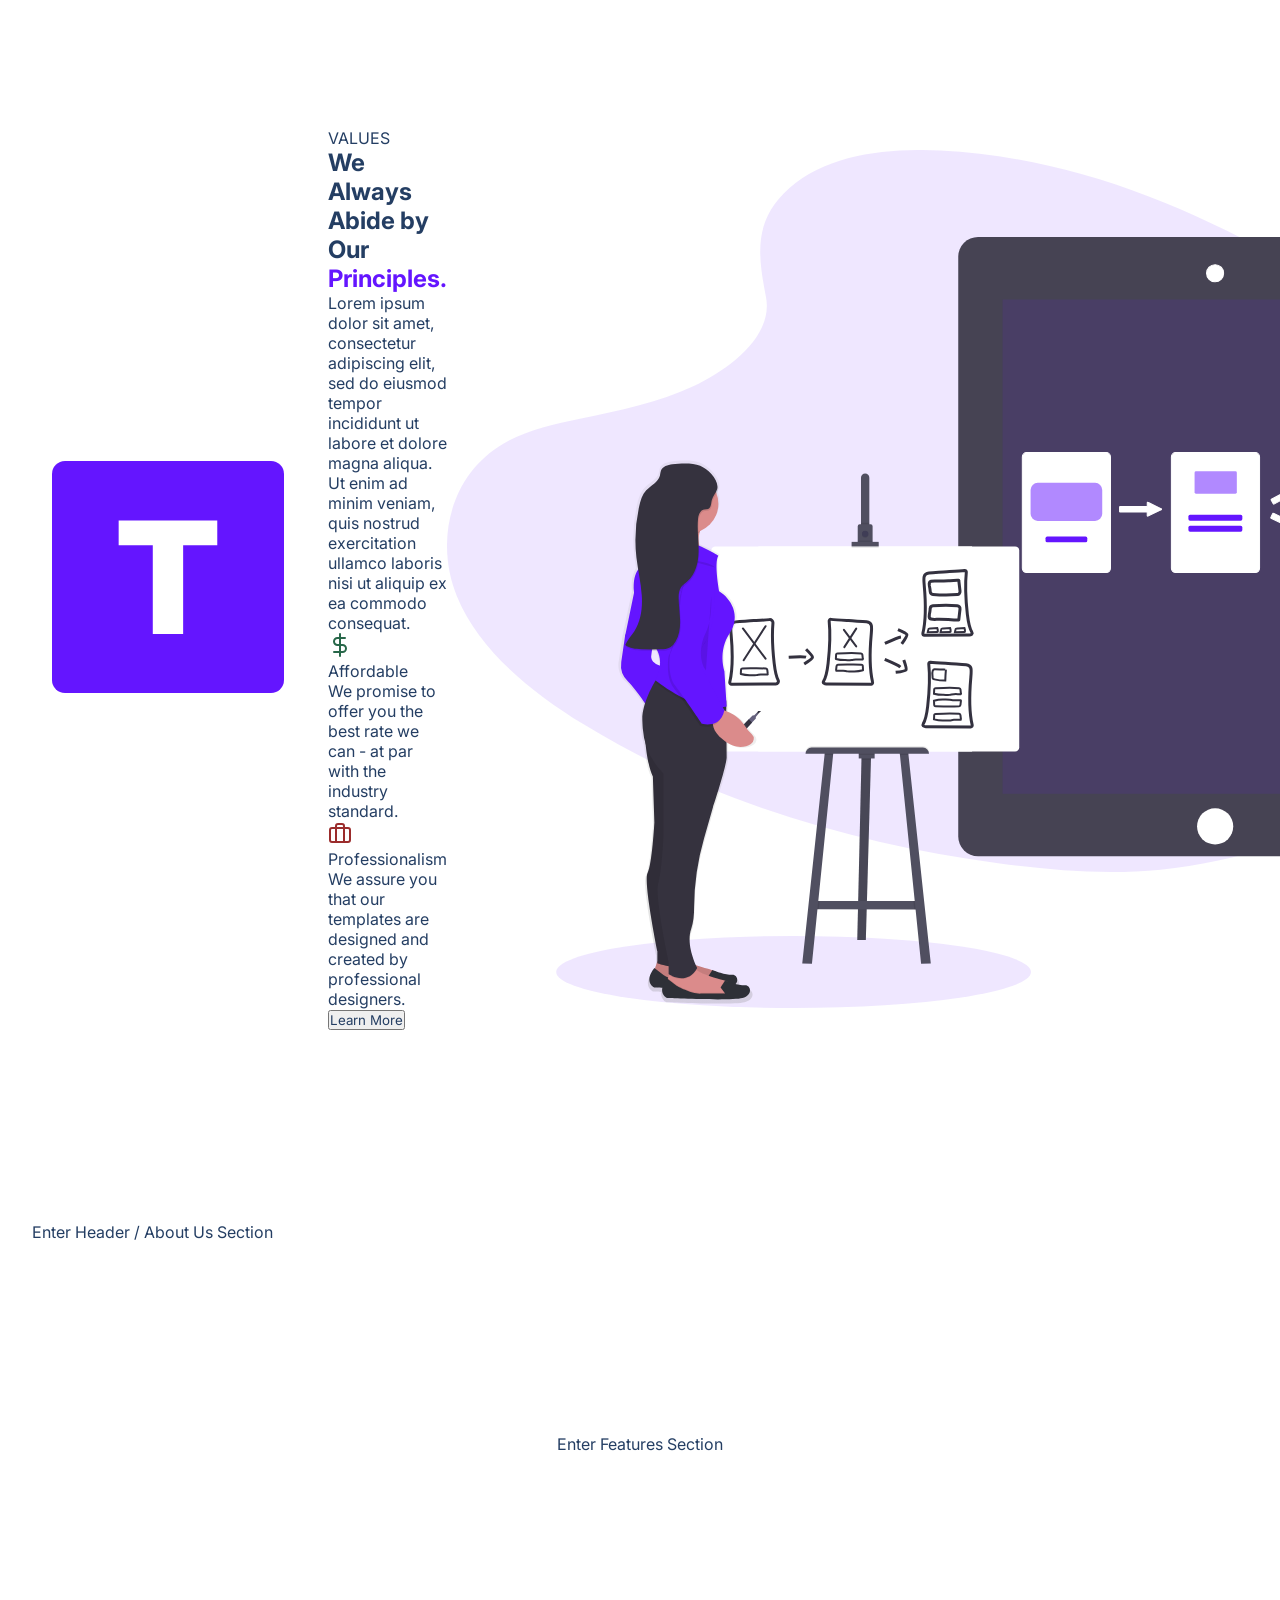
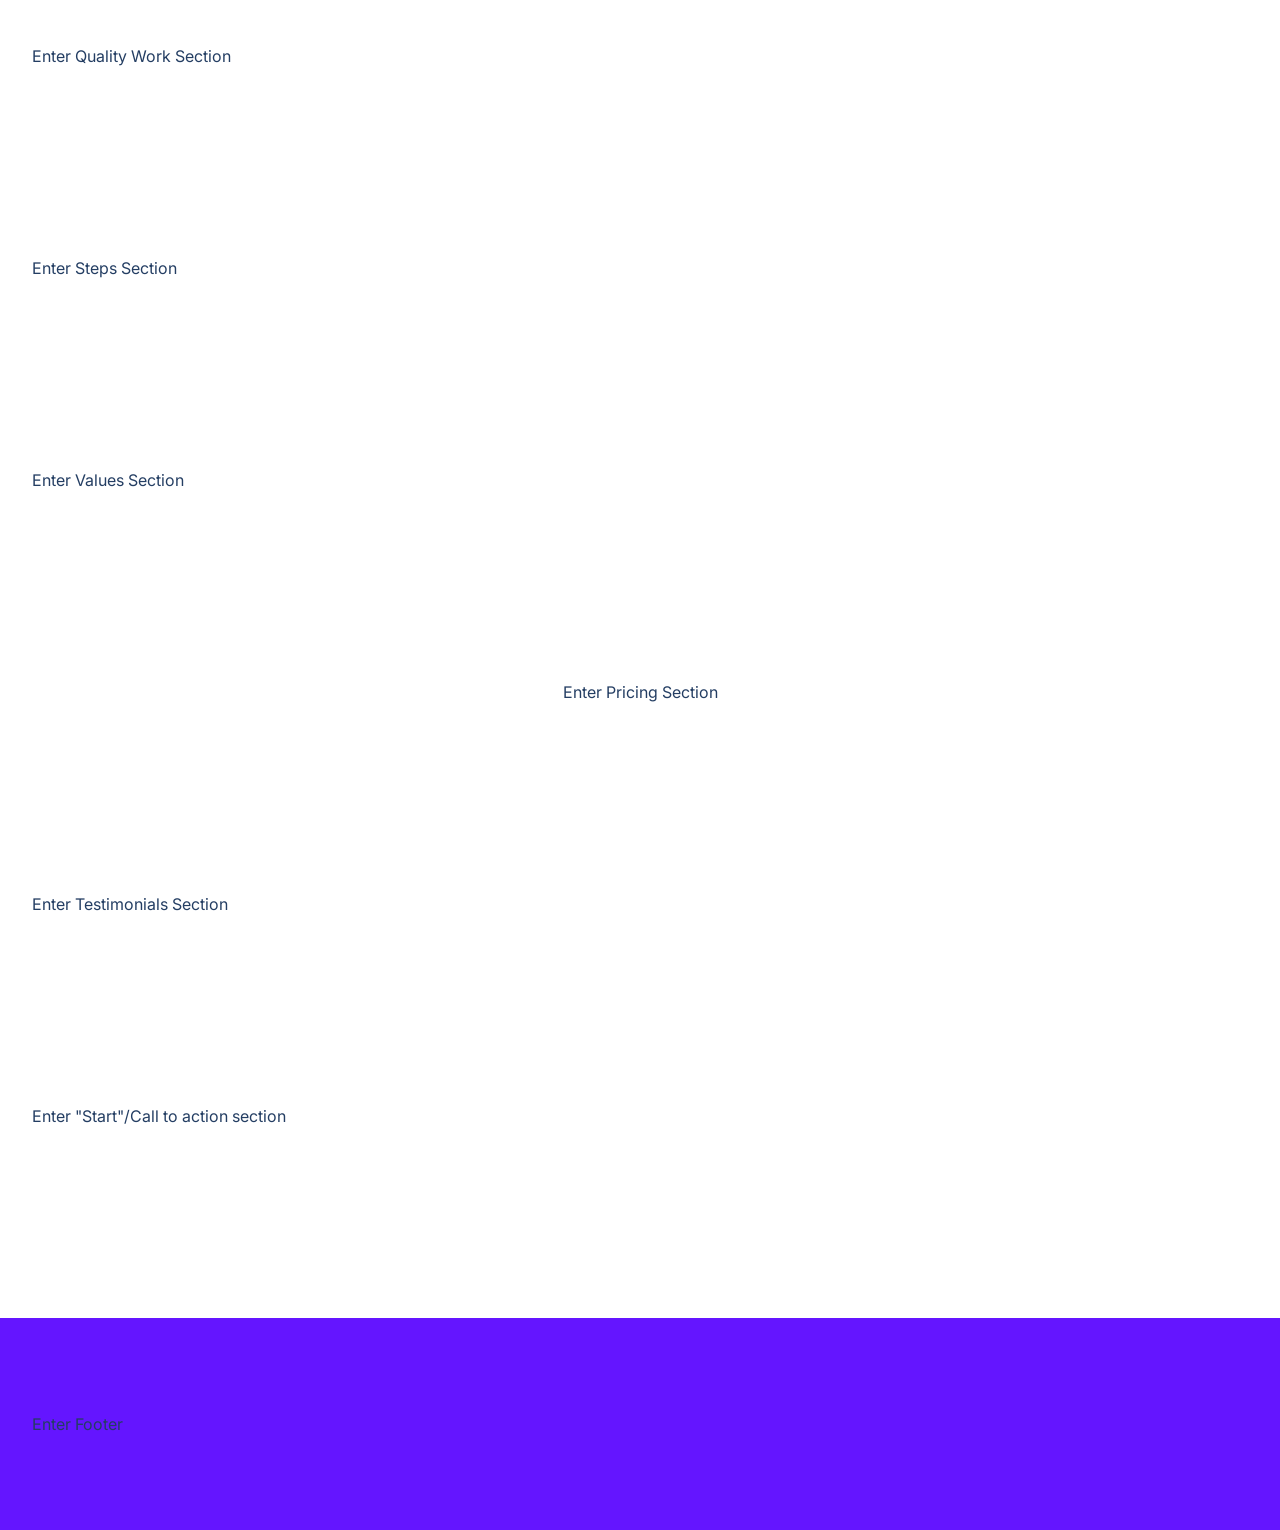
==== index.html @ c17fc632 "Initial commit" ====
<!DOCTYPE html>
<html lang="en">

<head>
    <meta charset="UTF-8">
    <meta http-equiv="X-UA-Compatible" content="IE=edge">
    <meta name="viewport" content="width=device-width, initial-scale=1.0">
    <title>Document</title>
    <link rel="stylesheet" href="style.css">
    <link rel="stylesheet" href="https://pro.fontawesome.com/releases/v5.10.0/css/all.css"
        integrity="sha384-AYmEC3Yw5cVb3ZcuHtOA93w35dYTsvhLPVnYs9eStHfGJvOvKxVfELGroGkvsg+p" crossorigin="anonymous" />
    <script src="script.js"></script>
</head>

<body>
    <section id="landing">
        <nav>
            <div class="row nav__row">
                <div class="nav__logo">
                    <img class="nav__logo--img" src="./assets/logo.2c489fc453a1783cbadacf914efa3df6.svg" alt="LOGO">
                    <!-- <div class="nav__logo--title">Treact</div> -->
                </div>
                <!--<div class="nav__links">
                    <a href="nav__class="nav__link">About</a>
                     <a href="nav__class="nav__link">Blog
                    </a>
                      <a href="nav__class="nav__link">Pricing</a>
                       <a href="nav__class="nav__link">Contact Us</a>
                       <a href="#" class="nav__link login">Login</a>
                       <a href=" class="nav__link nav__link--primary">Sign Up</a>
                </div>
                <button class="btn__menu" onclick="openMenu()">
                <svg xmlns="http://www.w3.org/2000/svg" width="24" height="24" viewBox="0 0 24 24" fill="none" stroke="currentColor" stroke-width="2" stroke-linecap="round" stroke-linejoin="round" class="btn__menu--svg">
                <line x1="3" y1="12" x2="21" y2="12"></line>
                <line x1="3" y1="6" x2="21" y2="6"></line>
                <line x1="3" y1="18" x2="21" y2="18"></line>
            </svg>
+-          </button>  
        <div>         
      </nav>
            <div class=" menu"> </div>
            <header> </header>
        </section>
         <main>
           <section id="features">
             <div class=""container">
               <div class="row__narrow">  </div>
             </div>
            </section>
            <section id="quality">
                <div class=" container">  </div>
            </section>
            <section id="steps">
              <div class="container">  
              <div class="row">  </div>
            </div>
            <section id="values">
              <div class="container">
                <div class="row">  </div>
               <div>
               </section                           
                </button>
            
            </div>
                    
                    
                    
                    
                    
              <button class="btn__menu" onclick="openMenu()">
            <svg xmlns="http://www.w3.org/2000/svg" width="24" height="24" viewBox="0 0 24 24" fill="none" stroke="currentColor" stroke-width="2" stroke-linecap="round" stroke-linejoin="round" class="btn__menu--svg">
              <line x1="3" y1="12" x2="21" y2="12"></line>
              <line x1="3" y1="6" x2="21" y2="6"></line>
              <line x1="3" y1="18" x2="21" y2="18"></line>
            </svg>
          </button>      
                    
                    
                    
                    
                    
                    
                    
                       <div class="container">
          <div class="row">
            <div class="values__description">
              <div class="section__tag">VALUES</div>
              <h2 class="section__title">
                We Always Abide by Our <span class="purple">Principles.</span>
              </h2>
              <div class="section__para">
                Lorem ipsum dolor sit amet, consectetur adipiscing elit, sed do
                eiusmod tempor incididunt ut labore et dolore magna aliqua. Ut
                enim ad minim veniam, quis nostrud exercitation ullamco laboris
                nisi ut aliquip ex ea commodo consequat.
              </div>
              <div class="values__list">
                <div class="value">
                  <div class="value__title">
                    <figure class="value__img--wrapper">
                      <!-- TO GET THIS ICON GO TO https://feathericons.com -->
                      <svg xmlns="http://www.w3.org/2000/svg" width="24" height="24" viewBox="0 0 24 24" fill="none" stroke="rgba(39, 103, 73, 1)" stroke-width="2" stroke-linecap="round" stroke-linejoin="round" class="value__img">
                        <line x1="12" y1="1" x2="12" y2="23"></line>
                        <path d="M17 5H9.5a3.5 3.5 0 0 0 0 7h5a3.5 3.5 0 0 1 0 7H6"></path>
                      </svg>
 


<section id="values">
        <div class="container">
          <div class="row">
            <div class="values__description">
              <div class="section__tag">VALUES</div>
              <h2 class="section__title">
                We Always Abide by Our <span class="purple">Principles.</span>
              </h2>
              <div class="section__para">
                Lorem ipsum dolor sit amet, consectetur adipiscing elit, sed do
                eiusmod tempor incididunt ut labore et dolore magna aliqua. Ut
                enim ad minim veniam, quis nostrud exercitation ullamco laboris
                nisi ut aliquip ex ea commodo consequat.
              </div>
              <div class="values__list">
                <div class="value">
                  <div class="value__title">
                    <figure class="value__img--wrapper">
                      <!-- TO GET THIS ICON GO TO https://feathericons.com -->
                      <svg xmlns="http://www.w3.org/2000/svg" width="24" height="24" viewBox="0 0 24 24" fill="none" stroke="rgba(39, 103, 73, 1)" stroke-width="2" stroke-linecap="round" stroke-linejoin="round" class="value__img">
                        <line x1="12" y1="1" x2="12" y2="23"></line>
                        <path d="M17 5H9.5a3.5 3.5 0 0 0 0 7h5a3.5 3.5 0 0 1 0 7H6"></path>
                      </svg>
                    </figure>
                    <div class="value__name">Affordable</div>
                  </div>
                  <div class="value__para">
                    We promise to offer you the best rate we can - at par with
                    the industry standard.
                  </div>
                </div>
                <div class="value">
                  <div class="value__title">
                    <figure class="value__img--wrapper">
                      <!-- TO GET THIS ICON GO TO https://feathericons.com -->
                      <svg xmlns="http://www.w3.org/2000/svg" width="24" height="24" viewBox="0 0 24 24" fill="none" stroke="rgba(155, 44, 44, 1)" stroke-width="2" stroke-linecap="round" stroke-linejoin="round" class="value__img">
                        <rect x="2" y="7" width="20" height="14" rx="2" ry="2"></rect>
                        <path d="M16 21V5a2 2 0 0 0-2-2h-4a2 2 0 0 0-2 2v16"></path>
                      </svg>
                    </figure>
                    <div class="value__name">Professionalism</div>
                  </div>
                  <div class="value__para">
                    We assure you that our templates are designed and created by
                    professional designers.
                  </div>
                </div>
              </div>
              <button class="btn">Learn More</button>
            </div>
            <img class="values__img" src="/assets/prototype-illustration.21bc4b3f612a2f257c3d361067582485.svg">
          </div>
        </div>
      </section>


                    <butt02.3on class="btn__menu" onclick="openMenu()">
                     <a href="nav__class="nav__link">About</a><svg xmlns="http://www.w3.org/2000/svg" width="24" height="24" viewBox="0 0 24 24" fill="none"
                        stroke="currentColor" stroke-width="2" stroke-linecap="round" stroke-linejoin="round"
                        class="btn__menu--svg">
                        <line x1="3" y1="12" x2="21" y2="12"></line>
                        <line x1="3" y1="6" x2="21" y2="6"></line>
                        <line x1="3" y1="18" x2="21" y2="18"></line>
                    </svg>
                </button>
            </div>
        </nav>
        <div class="modal">
            <button class="btn__menu btn__menu--close" onclick="closeMenu()">
                <svg xmlns="http://www.w3.org/2000/svg" width="24" height="24" viewBox="0 0 24 24" fill="none"
                    stroke="currentColor" stroke-width="2" stroke-linecap="round" stroke-linejoin="round"
                    class="light___StyledCloseIcon-lj69nl-14 fASujC">
                    <line x1="18" y1="6" x2="6" y2="18"></line>
                    <line x1="6" y1="6" x2="18" y2="18"></line>
                </svg>
            </button>
            <div class="modal__links">
                <a class="modal__link">About</a>
                <a class="modal__link">Blog</a>
                <a class="modal__link">Pricing</a>
                <a class="modal__link">Contact Us</a>
                <a class="modal__link">Login</a>
                <a class="modal__link modal__link--primary">Sign Up</a>
            </div>
        </div>
        <header>
            <div class="container">
                <div class="row">
                    <!--  -->Enter Header / About Us Section<!--  -->
            </div>
        </header>
    </section>
    <main>
        <section id="features">
            <div class="container">
                <div class="row__narrow">
                    <!--  -->Enter Features Section<!--  -->
                </div>
            </div>
        </section>
        <section id="quality">
            <div class="container">
                <div class="row">
                    <!--  -->Enter Quality Work Section<!--  -->
                </div>
            </div>
        </section>
        <section id="steps">
            <div class="container">
                <div class="row">
                    <!--  -->Enter Steps Section<!--  -->
                </div>
            </div>
        </section>
        <section id="values">
            <div class="container">
                <div class="row">
                    <!--  -->Enter Values Section<!--  -->
                </div>
            </div>
        </section>
        <section id="pricing">
            <div class="container">
                <div class="row">
                    <!--  -->Enter Pricing Section<!--  -->
                </div>
            </div>
        </section>
        <section id="testimonials">
            <div class="container">
                <div class="row">
                    <!--  -->Enter Testimonials Section<!--  -->
                </div>
            </div>
        </section>
        <section id="start">
            <div class="container">
                <div class="row">
                    <!--  -->Enter "Start"/Call to action section<!--  -->
                </div>
            </div>
        </section>
    </main>
    <footer>
        <div class="row footer__row">
            <!--  -->Enter Footer<!--  -->
        </div>
    </footer>
</body>

</html>
---- style.css ----
@import url('https://fonts.googleapis.com/css2?family=Inter:wght@100;200;300;400;500;600;700;800;900&display=swap');

* {
    margin: 0;
    padding: 0;
    box-sizing: border-box;
    font-family: 'Inter', system-ui;
    color: #243e63;
}

body {
    max-width: 100vw;
    overflow-x: hidden;
}

.row {
    width: 100%;
    max-width: 1280px;
    margin: 0 auto;
}

.row__narrow {
    width: 100%;
    max-width: 1024px;
    margin: 0 auto;
}

.container {
    padding: 96px 0;
}

.purple {
    color: #6415ff;
}

section {
    padding: 0 32px;
}

main {
    margin-bottom: 96px;
}


/* 

NAVBAR ↓

*/


nav {
    display: flex;
    padding-top: 32px;
    justify-content: sb;
    align-items: center;   
}

.nav__row {
    display: flex;
    justify-content: space-between;
    width:100%;
    max-width: 1200px;
    margin: 0 auto;
}

.nav__logo {
    display: flex;
    align-items: center;
    margin: 8px 0;
    padding-bottom: 4px;
}


.btn__menu {
    display: none;
    background: transparent;
    border: none;
    transition: all 300ms ease;
}

.btn__menu--svg:hover {
    filter: invert(26%) sepia(94%) saturate(7476%) hue-rotate(261deg) brightness(94%) contrast(115%);
}

.modal {
    position: fixed;
    top: 0;
    left: 0;
    right: 0;
    height: 378px;
    margin: 24px 16px;
    padding: 32px;
    background-color: #fff;
    border: 1px solid rgb(229, 231, 235);
    border-radius: 8px;
    z-index: 4;
    visibility: hidden;
    opacity: 0;
    transform: translateX(300%);
    transition: all 300ms ease;
}

.modal__links {
    width: 100%;
    height: 100%;
    display: flex;
    flex-direction: column;
    align-items: center;
}

.modal__link {
    color: #1a202c;
    font-size: 18px;
    font-weight: 600;
    line-height: 1.5;
    margin: 8px 0;
    padding-bottom: 4px;
    border-bottom: 2px solid transparent;
}

.modal__link--primary {
    color: #f7fafc;
    padding: 12px 32px;
    background: #6415ff;
    border-radius: 500px;
    border: none;
}

.menu--open .modal {
    visibility: visible;
    opacity: 1;
    transform: translateX(0);
}

.btn__menu--close {
    position: fixed;
    top: 24px;
    right: 18px;
}


/* 

HEADER / ABOUT US ↓

*/


header .row {
    display: flex;
    align-items: center;
    justify-content: space-between;
}


/* 

FEATURES ↓

*/


#features {
    position: relative;
}

#features .row__narrow {
    display: flex;
    flex-direction: column;
    align-items: center;
}


/* 

QUALITY WORK ↓

*/


#quality .row {
    display: flex;
    justify-content: space-between;
    align-items: center;
}


/* 

STEPS ↓

*/


#steps .row {
    display: flex;
    justify-content: space-between;
    align-items: center;
}


/* 

VALUES ↓

*/

#values .row {
    display: flex;
    justify-content: space-between;
    align-items: center;
}


/*

PRICING ↓

*/


#pricing .row {
    display: flex;
    flex-direction: column;
    align-items: center;
}

/* 

TESTIMONIALS ↓

*/


#testimonials .row {
    display: flex;
}


/* 

START / CALL TO ACTION ↓

*/



#start .row {
    position: relative;
    overflow: hidden;
}


/* 

FOOTER ↓

*/


footer {
    padding: 96px 32px;
    background-color: rgb(100, 21, 255);
    margin-bottom: -32px;
    position: relative;
    overflow: hidden;
}


/* 

MOBILE RESPONSIVENESS ↓

*/


@media(max-width: 1280px) {
    header .row {
        align-items: flex-end;
    }
}

@media (max-width: 1024px) {

    .btn__menu {
        display: block;
    }
    header .row {
        flex-direction: column;
        align-items: center;
    }
    footer {
        padding: 80px 32px;
    }
}

@media(max-width: 768px) {
    #quality .row,
    #values .row {
        flex-direction: column-reverse;
    }
    #steps .row,
    #testimonials .row {
        flex-direction: column;
        align-items: center;
    }
    #pricing .row {
        margin-top: 40px;
    }
}

@media(max-width: 640px) {
    .container {
        padding: 80px 0;
    }
    .nav__logo {
        margin: 8px 0;
        padding-bottom: 4px;
    }
    main {
        margin-bottom: 80px;
    }
}
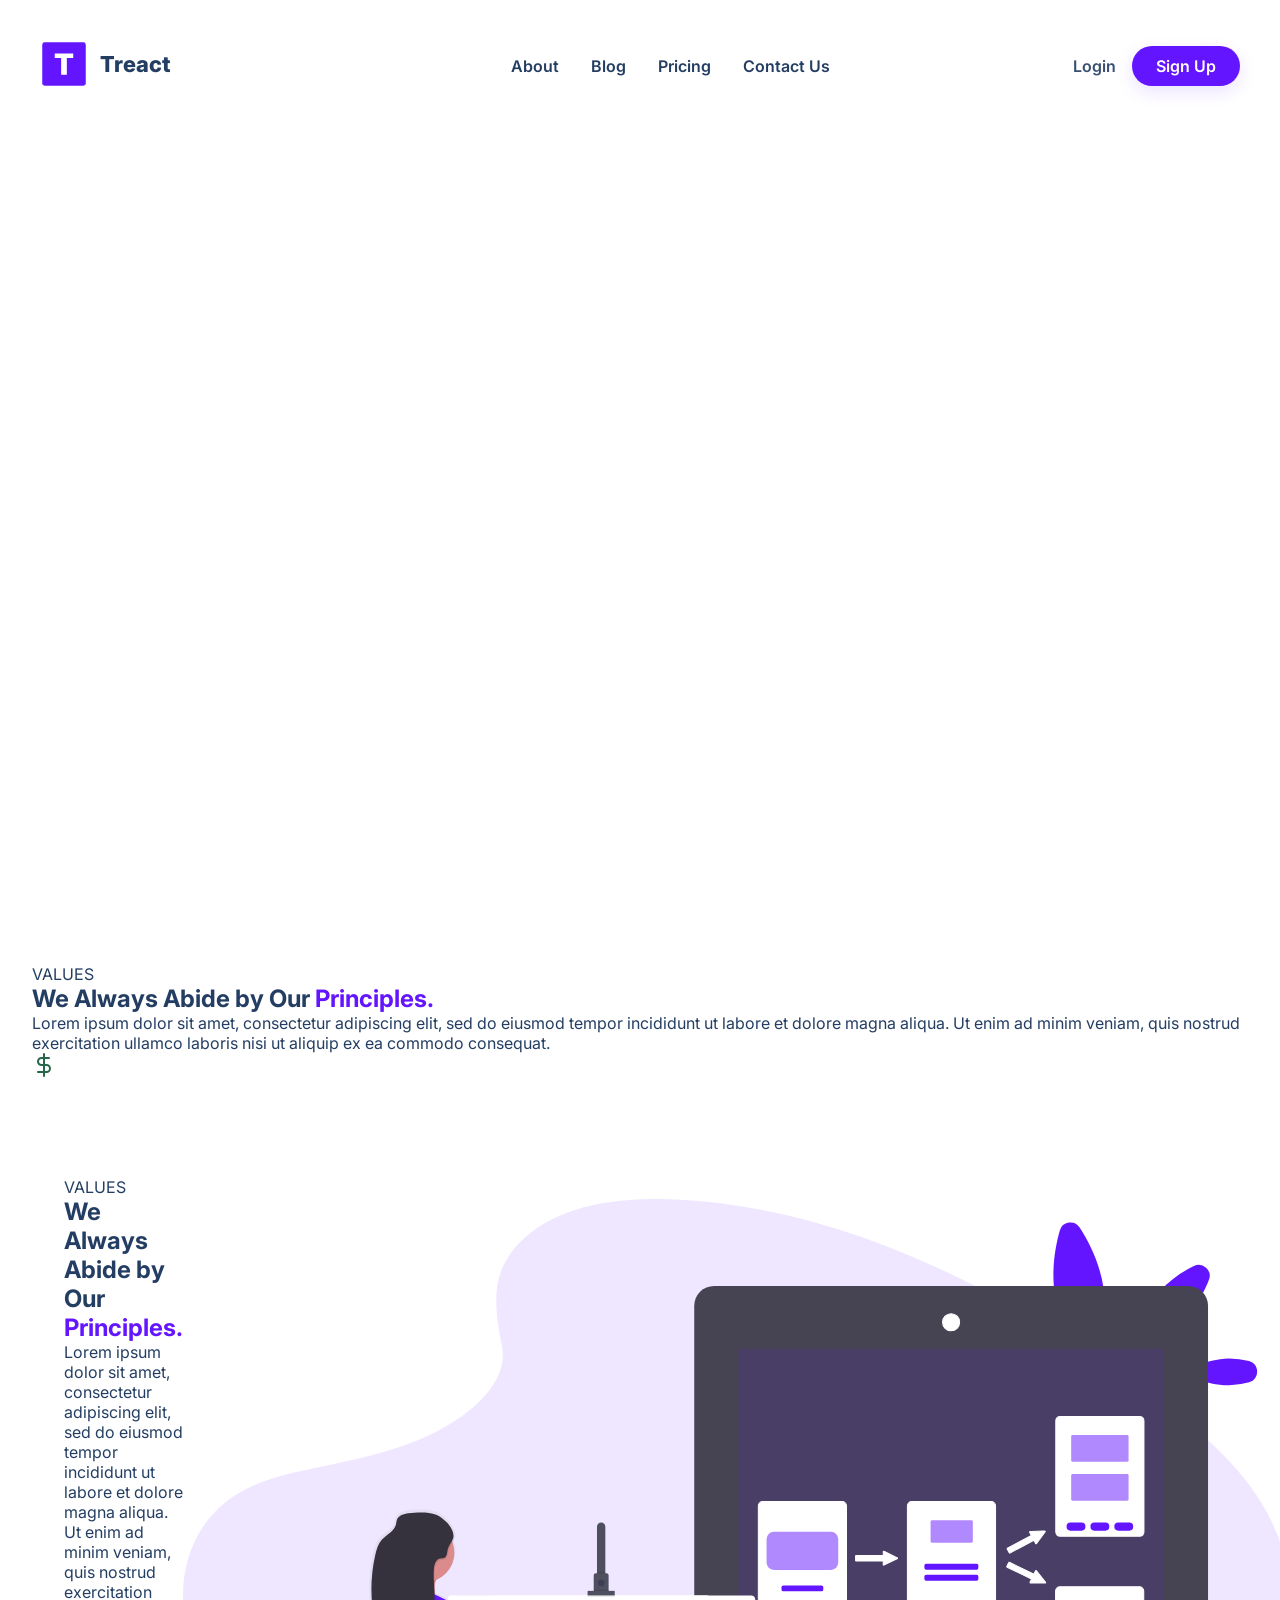
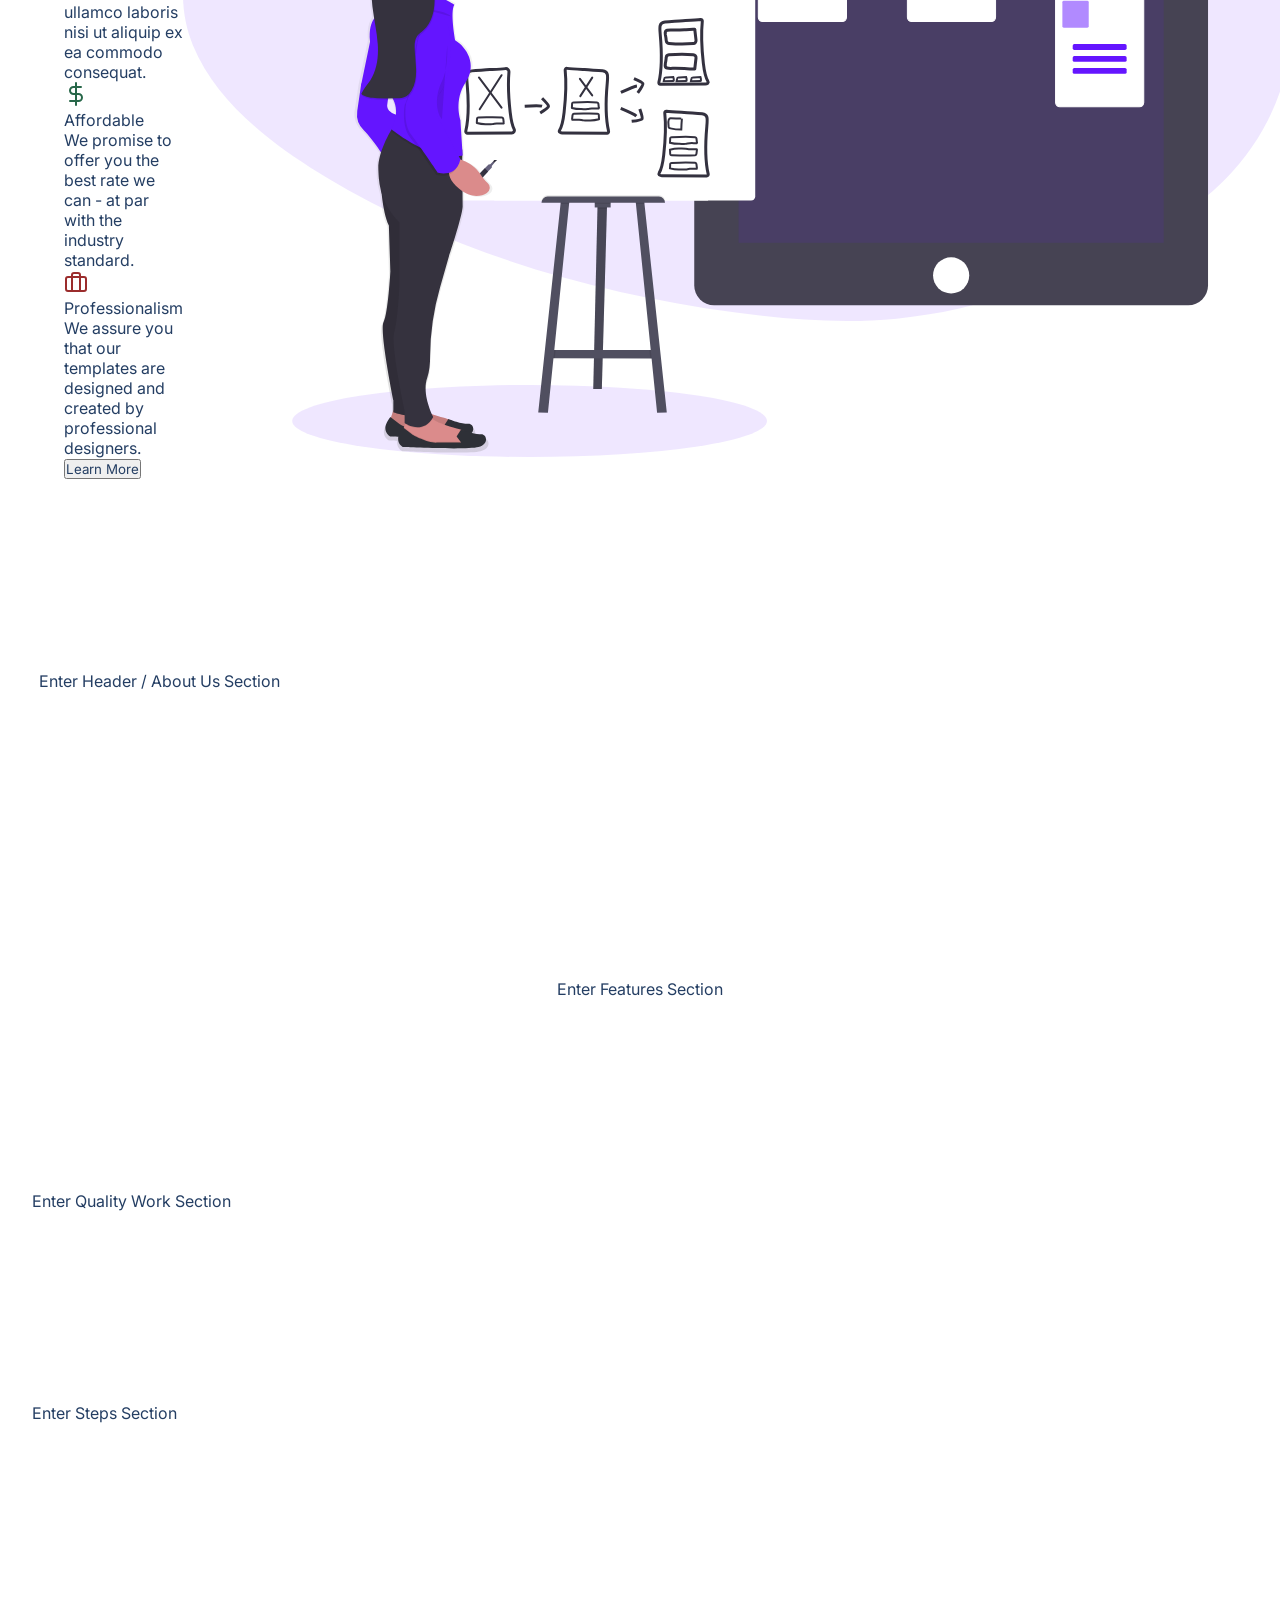
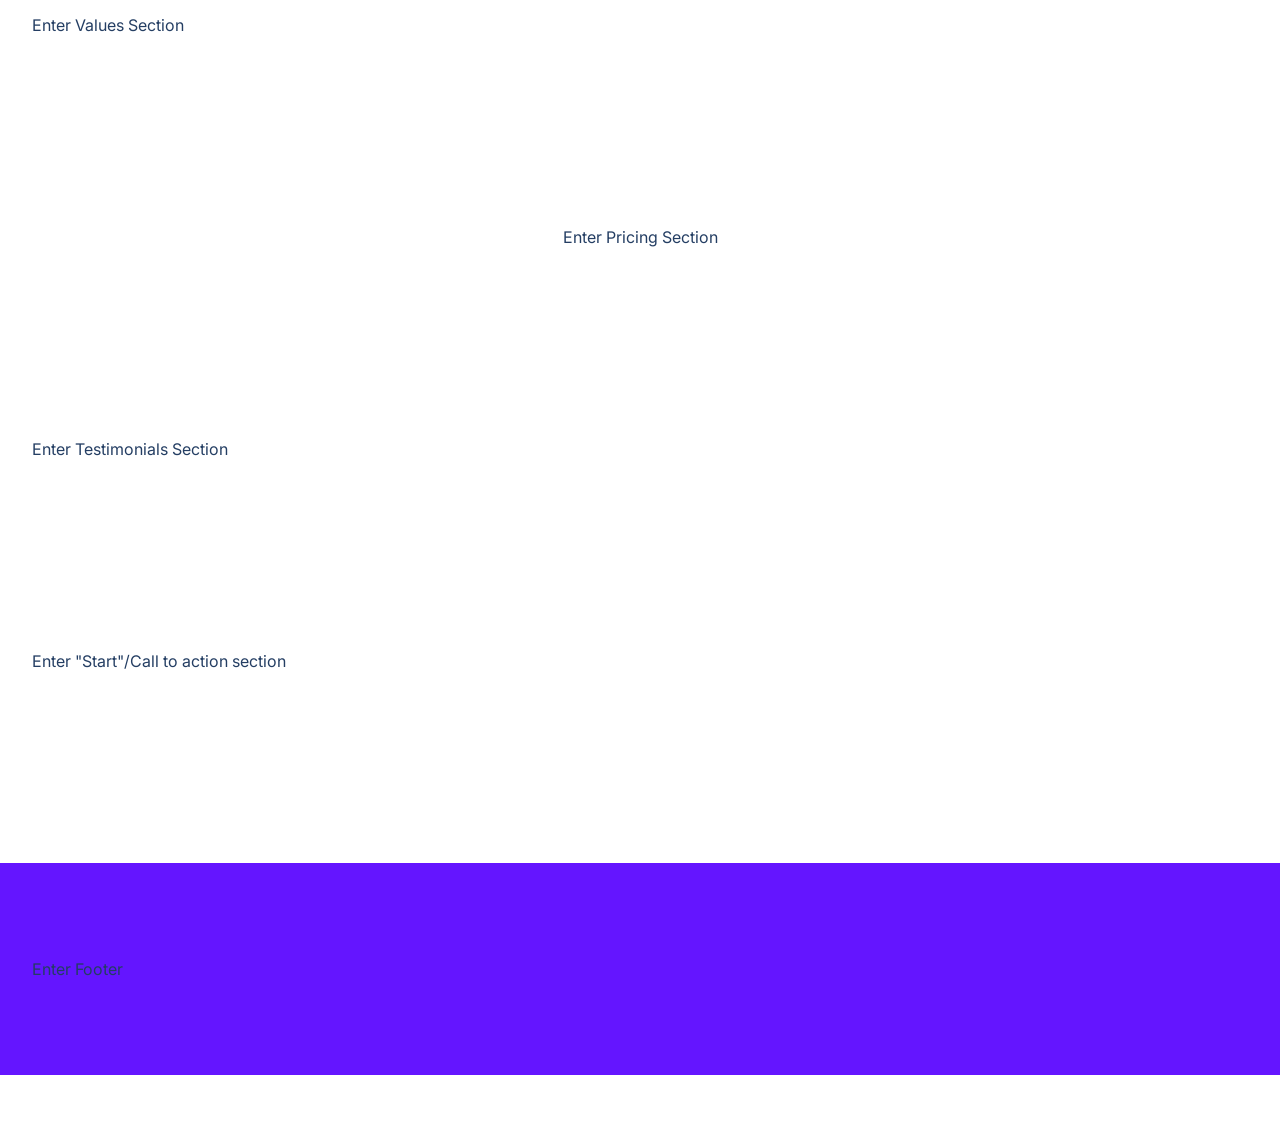
==== commit d4fefde6: "development" ====
--- a/index.html
+++ b/index.html
@@ -18,32 +18,36 @@
             <div class="row nav__row">
                 <div class="nav__logo">
                     <img class="nav__logo--img" src="./assets/logo.2c489fc453a1783cbadacf914efa3df6.svg" alt="LOGO">
-                    <!-- <div class="nav__logo--title">Treact</div> -->
-                </div>
-                <!--<div class="nav__links">
-                    <a href="nav__class="nav__link">About</a>
-                     <a href="nav__class="nav__link">Blog
-                    </a>
-                      <a href="nav__class="nav__link">Pricing</a>
-                       <a href="nav__class="nav__link">Contact Us</a>
-                       <a href="#" class="nav__link login">Login</a>
-                       <a href=" class="nav__link nav__link--primary">Sign Up</a>
-                </div>
-                <button class="btn__menu" onclick="openMenu()">
-                <svg xmlns="http://www.w3.org/2000/svg" width="24" height="24" viewBox="0 0 24 24" fill="none" stroke="currentColor" stroke-width="2" stroke-linecap="round" stroke-linejoin="round" class="btn__menu--svg">
-                <line x1="3" y1="12" x2="21" y2="12"></line>
-                <line x1="3" y1="6" x2="21" y2="6"></line>
-                <line x1="3" y1="18" x2="21" y2="18"></line>
-            </svg>
-+-          </button>  
-        <div>         
-      </nav>
+                    <div class="nav__logo--title">Treact</div>
+                </div>
+
+                <div class="nav__links">
+                  <a href="#" class="nav__link">About</a>
+                  <a href="#" class="nav__link">Blog</a>
+                  <a href="#" class="nav__link">Pricing</a>
+                  <a href="#" class="nav__link">Contact Us</a>
+                </div>
+
+                <div class="nav__actions">
+                  <a href="#" class="nav__link login">Login</a>
+                  <a href="signup.html" class="nav__link nav__link--primary">Sign Up</a>
+                </div>
+
+                <button class="btn__menu" onclick="openMenu()" aria-label="Open menu">
+                  <svg xmlns="http://www.w3.org/2000/svg" width="24" height="24" viewBox="0 0 24 24" fill="none" stroke="currentColor" stroke-width="2" stroke-linecap="round" stroke-linejoin="round" class="btn__menu--svg">
+                    <line x1="3" y1="12" x2="21" y2="12"></line>
+                    <line x1="3" y1="6" x2="21" y2="6"></line>
+                    <line x1="3" y1="18" x2="21" y2="18"></line>
+                  </svg>
+                </button>
+            </div>
+        </nav>
             <div class=" menu"> </div>
             <header> </header>
         </section>
          <main>
            <section id="features">
-             <div class=""container">
+             <div class="container">
                <div class="row__narrow">  </div>
              </div>
             </section>
@@ -162,8 +166,9 @@
       </section>
 
 
-                    <butt02.3on class="btn__menu" onclick="openMenu()">
-                     <a href="nav__class="nav__link">About</a><svg xmlns="http://www.w3.org/2000/svg" width="24" height="24" viewBox="0 0 24 24" fill="none"
+                    <button class="btn__menu" onclick="openMenu()">
+                     <a href="#" class="nav__link">About</a>
+                     <svg xmlns="http://www.w3.org/2000/svg" width="24" height="24" viewBox="0 0 24 24" fill="none"
                         stroke="currentColor" stroke-width="2" stroke-linecap="round" stroke-linejoin="round"
                         class="btn__menu--svg">
                         <line x1="3" y1="12" x2="21" y2="12"></line>
--- a/style.css
+++ b/style.css
@@ -1,46 +1,45 @@
-@import url('https://fonts.googleapis.com/css2?family=Inter:wght@100;200;300;400;500;600;700;800;900&display=swap');
+@import url("https://fonts.googleapis.com/css2?family=Inter:wght@100;200;300;400;500;600;700;800;900&display=swap");
 
 * {
-    margin: 0;
-    padding: 0;
-    box-sizing: border-box;
-    font-family: 'Inter', system-ui;
-    color: #243e63;
+  margin: 0;
+  padding: 0;
+  box-sizing: border-box;
+  font-family: "Inter", system-ui;
+  color: #243e63;
 }
 
 body {
-    max-width: 100vw;
-    overflow-x: hidden;
+  max-width: 100vw;
+  overflow-x: hidden;
 }
 
 .row {
-    width: 100%;
-    max-width: 1280px;
-    margin: 0 auto;
+  width: 100%;
+  max-width: 1280px;
+  margin: 0 auto;
 }
 
 .row__narrow {
-    width: 100%;
-    max-width: 1024px;
-    margin: 0 auto;
+  width: 100%;
+  max-width: 1024px;
+  margin: 0 auto;
 }
 
 .container {
-    padding: 96px 0;
+  padding: 96px 0;
 }
 
 .purple {
-    color: #6415ff;
+  color: #6415ff;
 }
 
 section {
-    padding: 0 32px;
+  padding: 0 32px;
 }
 
 main {
-    margin-bottom: 96px;
-}
-
+  margin-bottom: 96px;
+}
 
 /* 
 
@@ -48,277 +47,299 @@
 
 */
 
-
 nav {
-    display: flex;
-    padding-top: 32px;
-    justify-content: sb;
-    align-items: center;   
+  display: flex;
+  padding-top: 32px;
+  justify-content: sb;
+  align-items: center;
 }
 
 .nav__row {
-    display: flex;
-    justify-content: space-between;
-    width:100%;
-    max-width: 1200px;
-    margin: 0 auto;
+  display: flex;
+  justify-content: space-between;
+  width: 100%;
+  max-width: 1200px;
+  margin: 0 auto;
 }
 
 .nav__logo {
-    display: flex;
+  display: flex;
+  align-items: center;
+  margin: 8px 0;
+  padding-bottom: 4px;
+}
+
+.nav__logo--img {
+  width: 48px;
+  height: 48px;
+  margin-right: 12px;
+}
+
+.nav__logo--title {
+  font-size: 22px;
+  font-weight: 800;
+}
+
+.nav__links {
+  display: flex;
+  gap: 32px;
+  align-items: center;
+  margin-left: 96px; /* increased space from logo to push links toward actions */
+}
+
+.nav__actions {
+  display: flex;
+  gap: 16px;
+  align-items: center;
+}
+
+.nav__link {
+  color: #243e63;
+  text-decoration: none;
+  font-weight: 600;
+  padding: 6px 0;
+}
+
+.nav__link.login {
+  opacity: 0.9;
+}
+
+.nav__link.nav__link--primary {
+  background: #6415ff;
+  color: #fff;
+  padding: 10px 24px;
+  border-radius: 999px;
+  box-shadow: 0 6px 18px rgba(100, 21, 255, 0.12);
+}
+
+.btn__menu {
+  display: none;
+  background: transparent;
+  border: none;
+  transition: all 300ms ease;
+}
+
+.btn__menu--svg:hover {
+  filter: invert(26%) sepia(94%) saturate(7476%) hue-rotate(261deg)
+    brightness(94%) contrast(115%);
+}
+
+.modal {
+  position: fixed;
+  top: 0;
+  left: 0;
+  right: 0;
+  height: 378px;
+  margin: 24px 16px;
+  padding: 32px;
+  background-color: #fff;
+  border: 1px solid rgb(229, 231, 235);
+  border-radius: 8px;
+  z-index: 4;
+  visibility: hidden;
+  opacity: 0;
+  transform: translateX(300%);
+  transition: all 300ms ease;
+}
+
+.modal__links {
+  width: 100%;
+  height: 100%;
+  display: flex;
+  flex-direction: column;
+  align-items: center;
+}
+
+.modal__link {
+  color: #1a202c;
+  font-size: 18px;
+  font-weight: 600;
+  line-height: 1.5;
+  margin: 8px 0;
+  padding-bottom: 4px;
+  border-bottom: 2px solid transparent;
+}
+
+.modal__link--primary {
+  color: #f7fafc;
+  padding: 12px 32px;
+  background: #6415ff;
+  border-radius: 500px;
+  border: none;
+}
+
+.menu--open .modal {
+  visibility: visible;
+  opacity: 1;
+  transform: translateX(0);
+}
+
+.btn__menu--close {
+  position: fixed;
+  top: 24px;
+  right: 18px;
+}
+
+/* 
+
+HEADER / ABOUT US ↓
+
+*/
+
+header .row {
+  display: flex;
+  align-items: center;
+  justify-content: space-between;
+}
+
+/* 
+
+FEATURES ↓
+
+*/
+
+#features {
+  position: relative;
+}
+
+#features .row__narrow {
+  display: flex;
+  flex-direction: column;
+  align-items: center;
+}
+
+/* 
+
+QUALITY WORK ↓
+
+*/
+
+#quality .row {
+  display: flex;
+  justify-content: space-between;
+  align-items: center;
+}
+
+/* 
+
+STEPS ↓
+
+*/
+
+#steps .row {
+  display: flex;
+  justify-content: space-between;
+  align-items: center;
+}
+
+/* 
+
+VALUES ↓
+
+*/
+
+#values .row {
+  display: flex;
+  justify-content: space-between;
+  align-items: center;
+}
+
+/*
+
+PRICING ↓
+
+*/
+
+#pricing .row {
+  display: flex;
+  flex-direction: column;
+  align-items: center;
+}
+
+/* 
+
+TESTIMONIALS ↓
+
+*/
+
+#testimonials .row {
+  display: flex;
+}
+
+/* 
+
+START / CALL TO ACTION ↓
+
+*/
+
+#start .row {
+  position: relative;
+  overflow: hidden;
+}
+
+/* 
+
+FOOTER ↓
+
+*/
+
+footer {
+  padding: 96px 32px;
+  background-color: rgb(100, 21, 255);
+  margin-bottom: -32px;
+  position: relative;
+  overflow: hidden;
+}
+
+/* 
+
+MOBILE RESPONSIVENESS ↓
+
+*/
+
+@media (max-width: 1280px) {
+  header .row {
+    align-items: flex-end;
+  }
+}
+
+@media (max-width: 1024px) {
+  .btn__menu {
+    display: block;
+  }
+  header .row {
+    flex-direction: column;
     align-items: center;
+  }
+  footer {
+    padding: 80px 32px;
+  }
+}
+
+@media (max-width: 768px) {
+  #quality .row,
+  #values .row {
+    flex-direction: column-reverse;
+  }
+  #steps .row,
+  #testimonials .row {
+    flex-direction: column;
+    align-items: center;
+  }
+  #pricing .row {
+    margin-top: 40px;
+  }
+}
+
+@media (max-width: 640px) {
+  .container {
+    padding: 80px 0;
+  }
+  .nav__logo {
     margin: 8px 0;
     padding-bottom: 4px;
-}
-
-
-.btn__menu {
-    display: none;
-    background: transparent;
-    border: none;
-    transition: all 300ms ease;
-}
-
-.btn__menu--svg:hover {
-    filter: invert(26%) sepia(94%) saturate(7476%) hue-rotate(261deg) brightness(94%) contrast(115%);
-}
-
-.modal {
-    position: fixed;
-    top: 0;
-    left: 0;
-    right: 0;
-    height: 378px;
-    margin: 24px 16px;
-    padding: 32px;
-    background-color: #fff;
-    border: 1px solid rgb(229, 231, 235);
-    border-radius: 8px;
-    z-index: 4;
-    visibility: hidden;
-    opacity: 0;
-    transform: translateX(300%);
-    transition: all 300ms ease;
-}
-
-.modal__links {
-    width: 100%;
-    height: 100%;
-    display: flex;
-    flex-direction: column;
-    align-items: center;
-}
-
-.modal__link {
-    color: #1a202c;
-    font-size: 18px;
-    font-weight: 600;
-    line-height: 1.5;
-    margin: 8px 0;
-    padding-bottom: 4px;
-    border-bottom: 2px solid transparent;
-}
-
-.modal__link--primary {
-    color: #f7fafc;
-    padding: 12px 32px;
-    background: #6415ff;
-    border-radius: 500px;
-    border: none;
-}
-
-.menu--open .modal {
-    visibility: visible;
-    opacity: 1;
-    transform: translateX(0);
-}
-
-.btn__menu--close {
-    position: fixed;
-    top: 24px;
-    right: 18px;
-}
-
-
-/* 
-
-HEADER / ABOUT US ↓
-
-*/
-
-
-header .row {
-    display: flex;
-    align-items: center;
-    justify-content: space-between;
-}
-
-
-/* 
-
-FEATURES ↓
-
-*/
-
-
-#features {
-    position: relative;
-}
-
-#features .row__narrow {
-    display: flex;
-    flex-direction: column;
-    align-items: center;
-}
-
-
-/* 
-
-QUALITY WORK ↓
-
-*/
-
-
-#quality .row {
-    display: flex;
-    justify-content: space-between;
-    align-items: center;
-}
-
-
-/* 
-
-STEPS ↓
-
-*/
-
-
-#steps .row {
-    display: flex;
-    justify-content: space-between;
-    align-items: center;
-}
-
-
-/* 
-
-VALUES ↓
-
-*/
-
-#values .row {
-    display: flex;
-    justify-content: space-between;
-    align-items: center;
-}
-
-
-/*
-
-PRICING ↓
-
-*/
-
-
-#pricing .row {
-    display: flex;
-    flex-direction: column;
-    align-items: center;
-}
-
-/* 
-
-TESTIMONIALS ↓
-
-*/
-
-
-#testimonials .row {
-    display: flex;
-}
-
-
-/* 
-
-START / CALL TO ACTION ↓
-
-*/
-
-
-
-#start .row {
-    position: relative;
-    overflow: hidden;
-}
-
-
-/* 
-
-FOOTER ↓
-
-*/
-
-
-footer {
-    padding: 96px 32px;
-    background-color: rgb(100, 21, 255);
-    margin-bottom: -32px;
-    position: relative;
-    overflow: hidden;
-}
-
-
-/* 
-
-MOBILE RESPONSIVENESS ↓
-
-*/
-
-
-@media(max-width: 1280px) {
-    header .row {
-        align-items: flex-end;
-    }
-}
-
-@media (max-width: 1024px) {
-
-    .btn__menu {
-        display: block;
-    }
-    header .row {
-        flex-direction: column;
-        align-items: center;
-    }
-    footer {
-        padding: 80px 32px;
-    }
-}
-
-@media(max-width: 768px) {
-    #quality .row,
-    #values .row {
-        flex-direction: column-reverse;
-    }
-    #steps .row,
-    #testimonials .row {
-        flex-direction: column;
-        align-items: center;
-    }
-    #pricing .row {
-        margin-top: 40px;
-    }
-}
-
-@media(max-width: 640px) {
-    .container {
-        padding: 80px 0;
-    }
-    .nav__logo {
-        margin: 8px 0;
-        padding-bottom: 4px;
-    }
-    main {
-        margin-bottom: 80px;
-    }
-}+  }
+  main {
+    margin-bottom: 80px;
+  }
+}
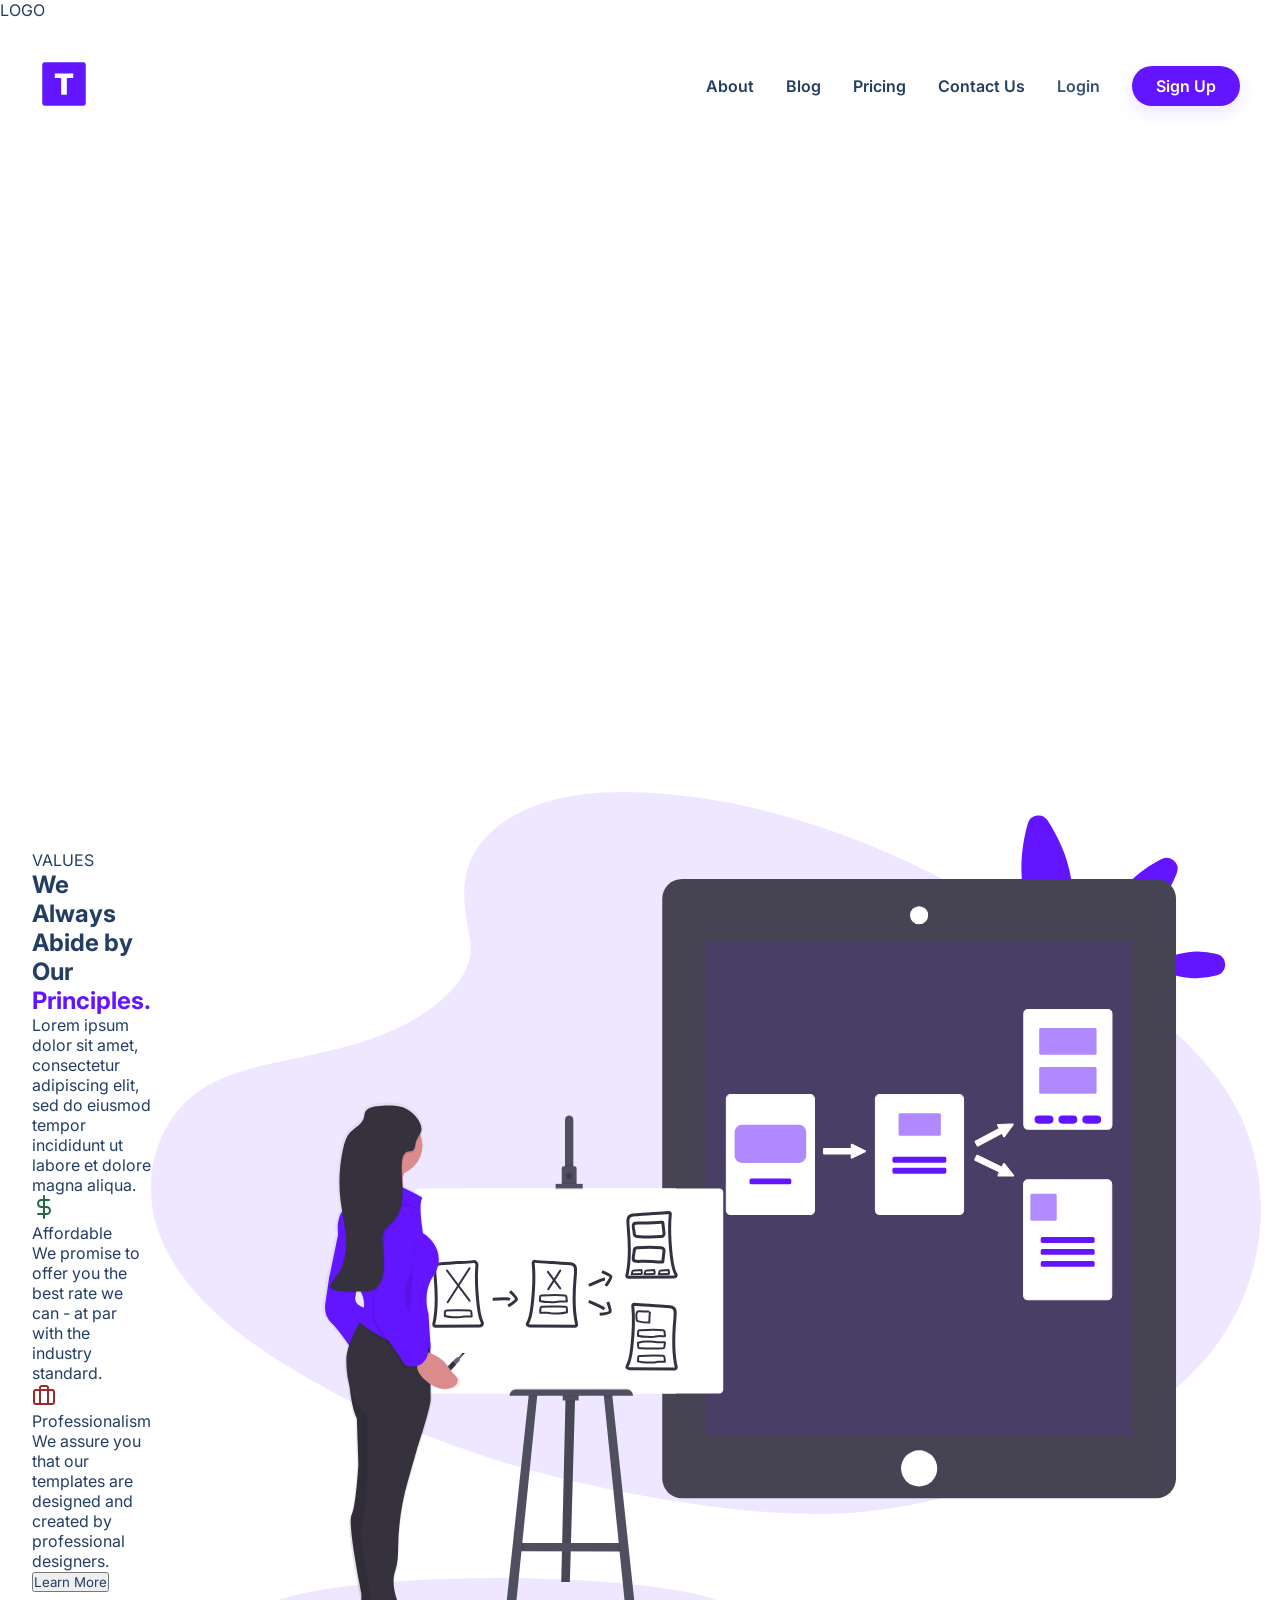
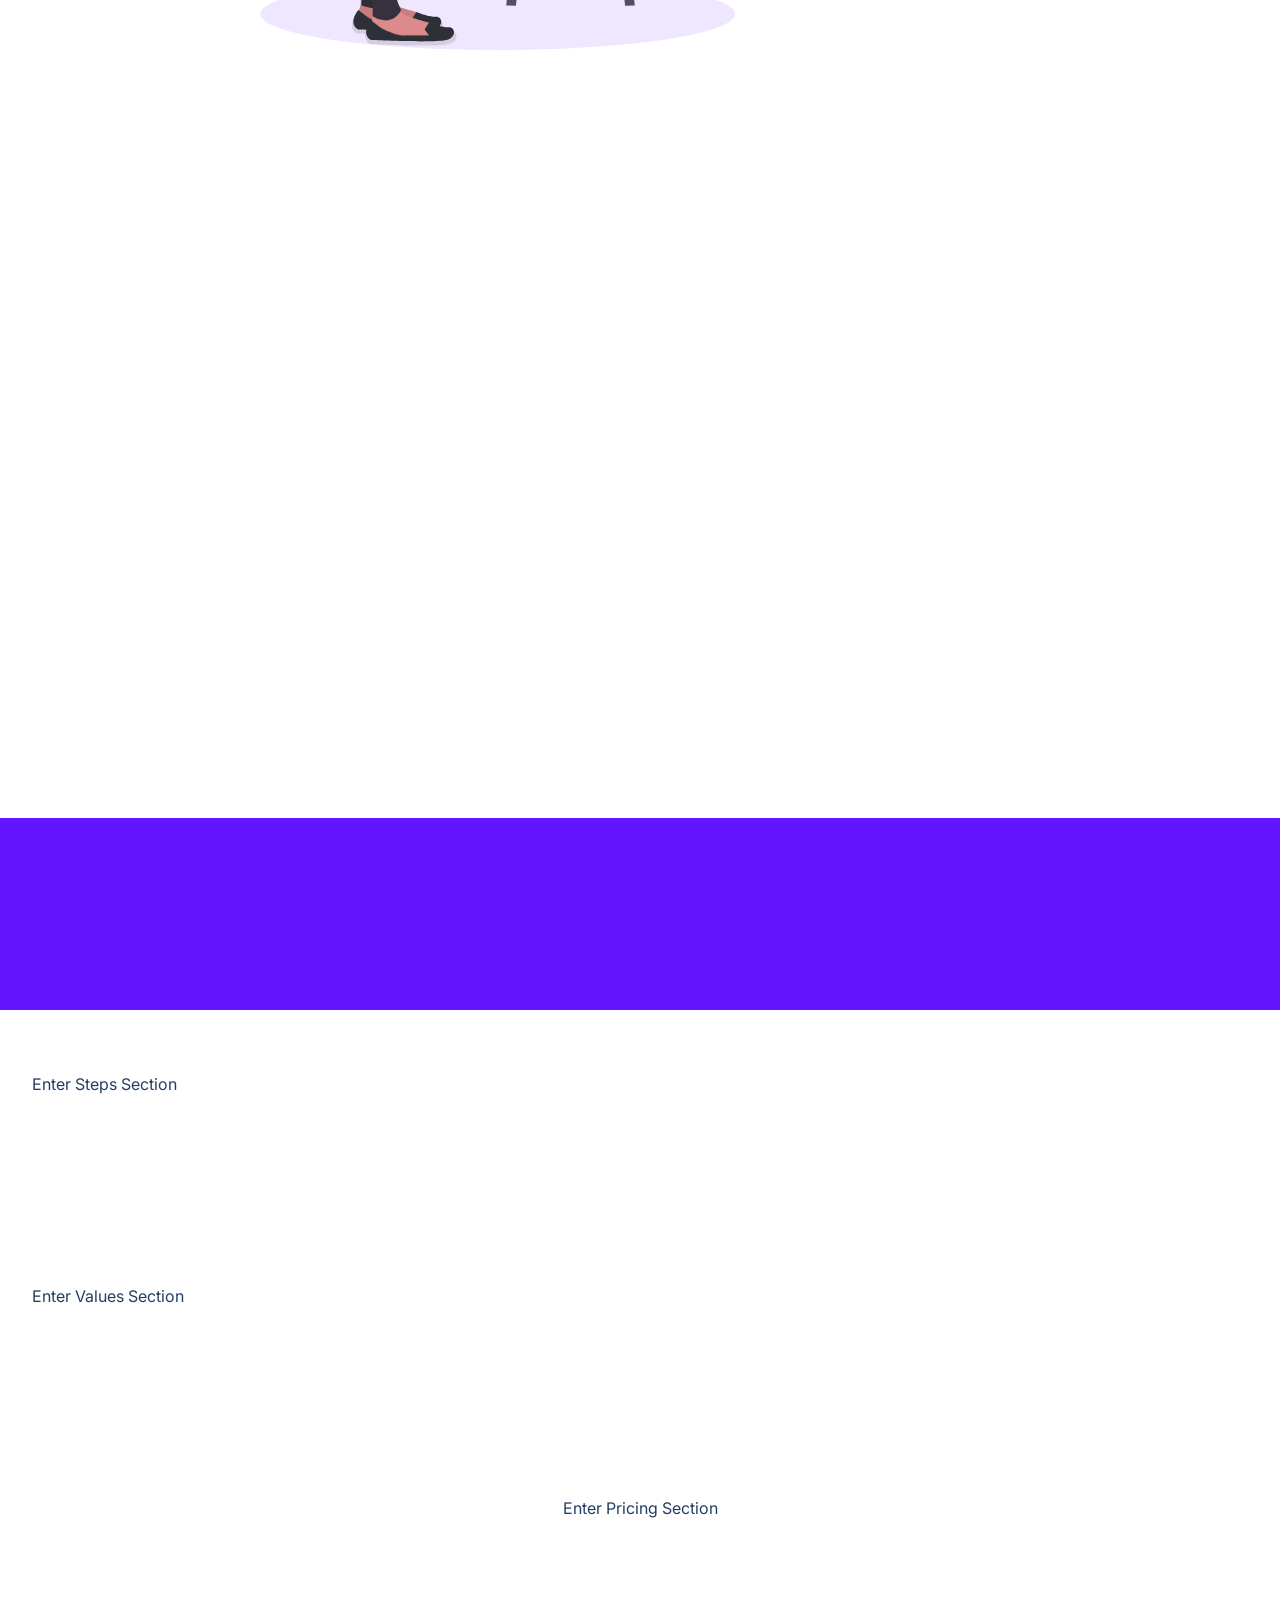
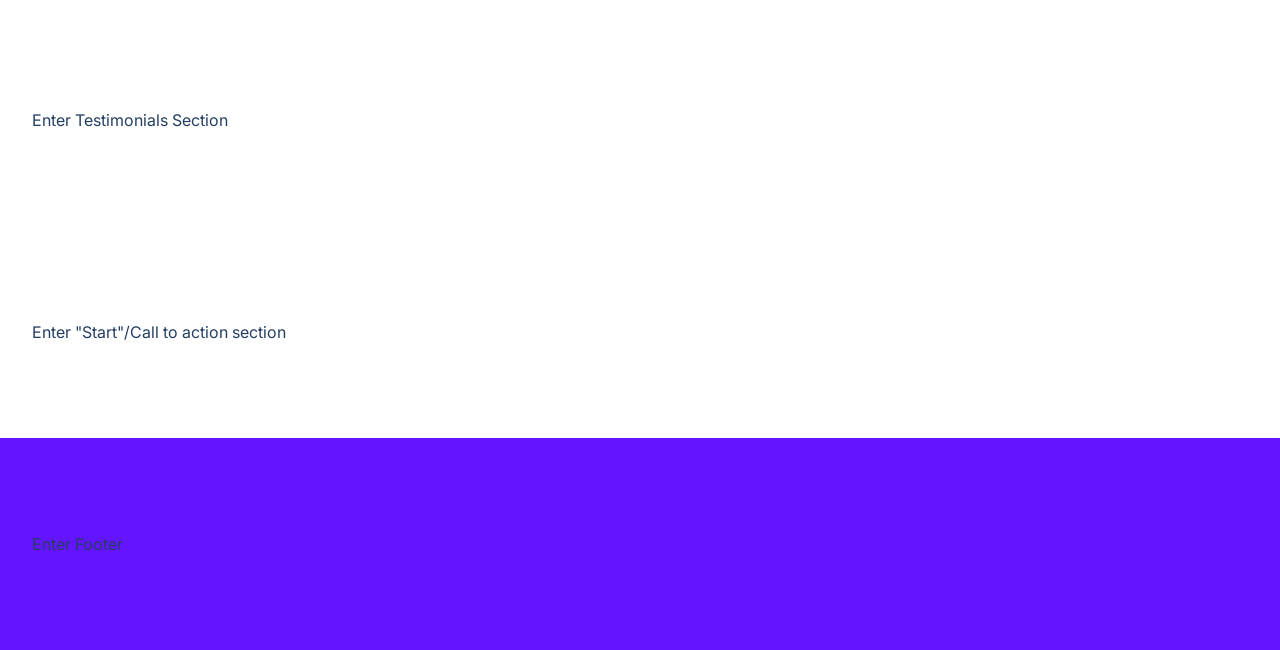
==== commit a8993eb6: "Fix HTML: remove merge artifacts and correct asset path" ====
--- a/index.html
+++ b/index.html
@@ -1,220 +1,139 @@
 <!DOCTYPE html>
-<html lang="en">
+LOGO<html lang="en">
+  <head>
+    <meta charset="UTF-8" />
+    <meta name="viewport" content="width=device-width, initial-scale=1.0" />
+    <link rel="stylesheet" href="style.css" />
+    <!DOCTYPE html>
+    <html lang="en">
 
-<head>
-    <meta charset="UTF-8">
-    <meta http-equiv="X-UA-Compatible" content="IE=edge">
-    <meta name="viewport" content="width=device-width, initial-scale=1.0">
-    <title>Document</title>
-    <link rel="stylesheet" href="style.css">
-    <link rel="stylesheet" href="https://pro.fontawesome.com/releases/v5.10.0/css/all.css"
+    <head>
+      <meta charset="UTF-8">
+      <meta http-equiv="X-UA-Compatible" content="IE=edge">
+      <meta name="viewport" content="width=device-width, initial-scale=1.0">
+      <title>Final Project</title>
+      <link rel="stylesheet" href="style.css">
+      <link rel="stylesheet" href="https://pro.fontawesome.com/releases/v5.10.0/css/all.css"
         integrity="sha384-AYmEC3Yw5cVb3ZcuHtOA93w35dYTsvhLPVnYs9eStHfGJvOvKxVfELGroGkvsg+p" crossorigin="anonymous" />
-    <script src="script.js"></script>
-</head>
+      <script src="script.js" defer></script>
+    </head>
 
-<body>
-    <section id="landing">
+    <body>
+      <section id="landing">
         <nav>
-            <div class="row nav__row">
-                <div class="nav__logo">
-                    <img class="nav__logo--img" src="./assets/logo.2c489fc453a1783cbadacf914efa3df6.svg" alt="LOGO">
-                    <div class="nav__logo--title">Treact</div>
-                </div>
+          <div class="row nav__row">
+            <div class="nav__logo">
+              <img class="nav__logo--img" src="./assets/logo.2c489fc453a1783cbadacf914efa3df6.svg" alt="LOGO">
+            </div>
+            <div class="nav__links">
+              <a href="#about" class="nav__link">About</a>
+              <a href="#blog" class="nav__link">Blog</a>
+              <a href="#pricing" class="nav__link">Pricing</a>
+              <a href="#contact" class="nav__link">Contact Us</a>
+              <a href="#" class="nav__link login">Login</a>
+              <a href="#" class="nav__link nav__link--primary">Sign Up</a>
+            </div>
+            <button class="btn__menu" onclick="openMenu()" aria-label="Open menu">
+              <svg xmlns="http://www.w3.org/2000/svg" width="24" height="24" viewBox="0 0 24 24" fill="none" stroke="currentColor"
+                stroke-width="2" stroke-linecap="round" stroke-linejoin="round" class="btn__menu--svg">
+                <line x1="3" y1="12" x2="21" y2="12"></line>
+                <line x1="3" y1="6" x2="21" y2="6"></line>
+                <line x1="3" y1="18" x2="21" y2="18"></line>
+              </svg>
+            </button>
+          </div>
+        </nav>
 
-                <div class="nav__links">
-                  <a href="#" class="nav__link">About</a>
-                  <a href="#" class="nav__link">Blog</a>
-                  <a href="#" class="nav__link">Pricing</a>
-                  <a href="#" class="nav__link">Contact Us</a>
-                </div>
+        <div class="menu" hidden></div>
+        <header></header>
+      </section>
 
-                <div class="nav__actions">
-                  <a href="#" class="nav__link login">Login</a>
-                  <a href="signup.html" class="nav__link nav__link--primary">Sign Up</a>
-                </div>
+      <main>
+        <section id="features">
+          <div class="container">
+            <div class="row__narrow"><!-- Features content --></div>
+          </div>
+        </section>
 
-                <button class="btn__menu" onclick="openMenu()" aria-label="Open menu">
-                  <svg xmlns="http://www.w3.org/2000/svg" width="24" height="24" viewBox="0 0 24 24" fill="none" stroke="currentColor" stroke-width="2" stroke-linecap="round" stroke-linejoin="round" class="btn__menu--svg">
-                    <line x1="3" y1="12" x2="21" y2="12"></line>
-                    <line x1="3" y1="6" x2="21" y2="6"></line>
-                    <line x1="3" y1="18" x2="21" y2="18"></line>
-                  </svg>
-                </button>
-            </div>
-        </nav>
-            <div class=" menu"> </div>
-            <header> </header>
+        <section id="quality">
+          <div class="container">
+            <div class="row"><!-- Quality content --></div>
+          </div>
         </section>
-         <main>
-           <section id="features">
-             <div class="container">
-               <div class="row__narrow">  </div>
-             </div>
-            </section>
-            <section id="quality">
-                <div class=" container">  </div>
-            </section>
-            <section id="steps">
-              <div class="container">  
-              <div class="row">  </div>
-            </div>
-            <section id="values">
-              <div class="container">
-                <div class="row">  </div>
-               <div>
-               </section                           
-                </button>
-            
-            </div>
-                    
-                    
-                    
-                    
-                    
-              <button class="btn__menu" onclick="openMenu()">
-            <svg xmlns="http://www.w3.org/2000/svg" width="24" height="24" viewBox="0 0 24 24" fill="none" stroke="currentColor" stroke-width="2" stroke-linecap="round" stroke-linejoin="round" class="btn__menu--svg">
-              <line x1="3" y1="12" x2="21" y2="12"></line>
-              <line x1="3" y1="6" x2="21" y2="6"></line>
-              <line x1="3" y1="18" x2="21" y2="18"></line>
-            </svg>
-          </button>      
-                    
-                    
-                    
-                    
-                    
-                    
-                    
-                       <div class="container">
-          <div class="row">
-            <div class="values__description">
-              <div class="section__tag">VALUES</div>
-              <h2 class="section__title">
-                We Always Abide by Our <span class="purple">Principles.</span>
-              </h2>
-              <div class="section__para">
-                Lorem ipsum dolor sit amet, consectetur adipiscing elit, sed do
-                eiusmod tempor incididunt ut labore et dolore magna aliqua. Ut
-                enim ad minim veniam, quis nostrud exercitation ullamco laboris
-                nisi ut aliquip ex ea commodo consequat.
-              </div>
-              <div class="values__list">
-                <div class="value">
-                  <div class="value__title">
-                    <figure class="value__img--wrapper">
-                      <!-- TO GET THIS ICON GO TO https://feathericons.com -->
-                      <svg xmlns="http://www.w3.org/2000/svg" width="24" height="24" viewBox="0 0 24 24" fill="none" stroke="rgba(39, 103, 73, 1)" stroke-width="2" stroke-linecap="round" stroke-linejoin="round" class="value__img">
-                        <line x1="12" y1="1" x2="12" y2="23"></line>
-                        <path d="M17 5H9.5a3.5 3.5 0 0 0 0 7h5a3.5 3.5 0 0 1 0 7H6"></path>
-                      </svg>
- 
 
+        <section id="steps">
+          <div class="container">
+            <div class="row"><!-- Steps content --></div>
+          </div>
+        </section>
 
-<section id="values">
-        <div class="container">
-          <div class="row">
-            <div class="values__description">
-              <div class="section__tag">VALUES</div>
-              <h2 class="section__title">
-                We Always Abide by Our <span class="purple">Principles.</span>
-              </h2>
-              <div class="section__para">
-                Lorem ipsum dolor sit amet, consectetur adipiscing elit, sed do
-                eiusmod tempor incididunt ut labore et dolore magna aliqua. Ut
-                enim ad minim veniam, quis nostrud exercitation ullamco laboris
-                nisi ut aliquip ex ea commodo consequat.
-              </div>
-              <div class="values__list">
-                <div class="value">
-                  <div class="value__title">
-                    <figure class="value__img--wrapper">
-                      <!-- TO GET THIS ICON GO TO https://feathericons.com -->
-                      <svg xmlns="http://www.w3.org/2000/svg" width="24" height="24" viewBox="0 0 24 24" fill="none" stroke="rgba(39, 103, 73, 1)" stroke-width="2" stroke-linecap="round" stroke-linejoin="round" class="value__img">
-                        <line x1="12" y1="1" x2="12" y2="23"></line>
-                        <path d="M17 5H9.5a3.5 3.5 0 0 0 0 7h5a3.5 3.5 0 0 1 0 7H6"></path>
-                      </svg>
-                    </figure>
-                    <div class="value__name">Affordable</div>
+        <section id="values">
+          <div class="container">
+            <div class="row">
+              <div class="values__description">
+                <div class="section__tag">VALUES</div>
+                <h2 class="section__title">We Always Abide by Our <span class="purple">Principles.</span></h2>
+                <div class="section__para">Lorem ipsum dolor sit amet, consectetur adipiscing elit, sed do eiusmod tempor
+                  incididunt ut labore et dolore magna aliqua.</div>
+                <div class="values__list">
+                  <div class="value">
+                    <div class="value__title">
+                      <figure class="value__img--wrapper">
+                        <svg xmlns="http://www.w3.org/2000/svg" width="24" height="24" viewBox="0 0 24 24" fill="none"
+                          stroke="rgba(39, 103, 73, 1)" stroke-width="2" stroke-linecap="round" stroke-linejoin="round"
+                          class="value__img">
+                          <line x1="12" y1="1" x2="12" y2="23"></line>
+                          <path d="M17 5H9.5a3.5 3.5 0 0 0 0 7h5a3.5 3.5 0 0 1 0 7H6"></path>
+                        </svg>
+                      </figure>
+                      <div class="value__name">Affordable</div>
+                    </div>
+                    <div class="value__para">We promise to offer you the best rate we can - at par with the industry
+                      standard.</div>
                   </div>
-                  <div class="value__para">
-                    We promise to offer you the best rate we can - at par with
-                    the industry standard.
+                  <div class="value">
+                    <div class="value__title">
+                      <figure class="value__img--wrapper">
+                        <svg xmlns="http://www.w3.org/2000/svg" width="24" height="24" viewBox="0 0 24 24" fill="none"
+                          stroke="rgba(155, 44, 44, 1)" stroke-width="2" stroke-linecap="round" stroke-linejoin="round"
+                          class="value__img">
+                          <rect x="2" y="7" width="20" height="14" rx="2" ry="2"></rect>
+                          <path d="M16 21V5a2 2 0 0 0-2-2h-4a2 2 0 0 0-2 2v16"></path>
+                        </svg>
+                      </figure>
+                      <div class="value__name">Professionalism</div>
+                    </div>
+                    <div class="value__para">We assure you that our templates are designed and created by professional
+                      designers.</div>
                   </div>
                 </div>
-                <div class="value">
-                  <div class="value__title">
-                    <figure class="value__img--wrapper">
-                      <!-- TO GET THIS ICON GO TO https://feathericons.com -->
-                      <svg xmlns="http://www.w3.org/2000/svg" width="24" height="24" viewBox="0 0 24 24" fill="none" stroke="rgba(155, 44, 44, 1)" stroke-width="2" stroke-linecap="round" stroke-linejoin="round" class="value__img">
-                        <rect x="2" y="7" width="20" height="14" rx="2" ry="2"></rect>
-                        <path d="M16 21V5a2 2 0 0 0-2-2h-4a2 2 0 0 0-2 2v16"></path>
-                      </svg>
-                    </figure>
-                    <div class="value__name">Professionalism</div>
-                  </div>
-                  <div class="value__para">
-                    We assure you that our templates are designed and created by
-                    professional designers.
-                  </div>
-                </div>
+                <button class="btn">Learn More</button>
               </div>
-              <button class="btn">Learn More</button>
+              <img class="values__img" src="./assets/prototype-illustration.21bc4b3f612a2f257c3d361067582485.svg" alt="Values illustration">
             </div>
-            <img class="values__img" src="/assets/prototype-illustration.21bc4b3f612a2f257c3d361067582485.svg">
           </div>
-        </div>
-      </section>
+        </section>
 
+        <section id="pricing">
+          <div class="container"><div class="row"><!-- Pricing --></div></div>
+        </section>
 
-                    <button class="btn__menu" onclick="openMenu()">
-                     <a href="#" class="nav__link">About</a>
-                     <svg xmlns="http://www.w3.org/2000/svg" width="24" height="24" viewBox="0 0 24 24" fill="none"
-                        stroke="currentColor" stroke-width="2" stroke-linecap="round" stroke-linejoin="round"
-                        class="btn__menu--svg">
-                        <line x1="3" y1="12" x2="21" y2="12"></line>
-                        <line x1="3" y1="6" x2="21" y2="6"></line>
-                        <line x1="3" y1="18" x2="21" y2="18"></line>
-                    </svg>
-                </button>
-            </div>
-        </nav>
-        <div class="modal">
-            <button class="btn__menu btn__menu--close" onclick="closeMenu()">
-                <svg xmlns="http://www.w3.org/2000/svg" width="24" height="24" viewBox="0 0 24 24" fill="none"
-                    stroke="currentColor" stroke-width="2" stroke-linecap="round" stroke-linejoin="round"
-                    class="light___StyledCloseIcon-lj69nl-14 fASujC">
-                    <line x1="18" y1="6" x2="6" y2="18"></line>
-                    <line x1="6" y1="6" x2="18" y2="18"></line>
-                </svg>
-            </button>
-            <div class="modal__links">
-                <a class="modal__link">About</a>
-                <a class="modal__link">Blog</a>
-                <a class="modal__link">Pricing</a>
-                <a class="modal__link">Contact Us</a>
-                <a class="modal__link">Login</a>
-                <a class="modal__link modal__link--primary">Sign Up</a>
-            </div>
-        </div>
-        <header>
-            <div class="container">
-                <div class="row">
-                    <!--  -->Enter Header / About Us Section<!--  -->
-            </div>
-        </header>
-    </section>
-    <main>
-        <section id="features">
-            <div class="container">
-                <div class="row__narrow">
-                    <!--  -->Enter Features Section<!--  -->
-                </div>
-            </div>
+        <section id="testimonials">
+          <div class="container"><div class="row"><!-- Testimonials --></div></div>
         </section>
-        <section id="quality">
-            <div class="container">
-                <div class="row">
-                    <!--  -->Enter Quality Work Section<!--  -->
+
+        <section id="start">
+          <div class="container"><div class="row"><!-- Call to action --></div></div>
+        </section>
+      </main>
+
+      <footer>
+        <div class="row footer__row"><!-- Footer --></div>
+      </footer>
+
+    </body>
+
+    </html>
                 </div>
             </div>
         </section>
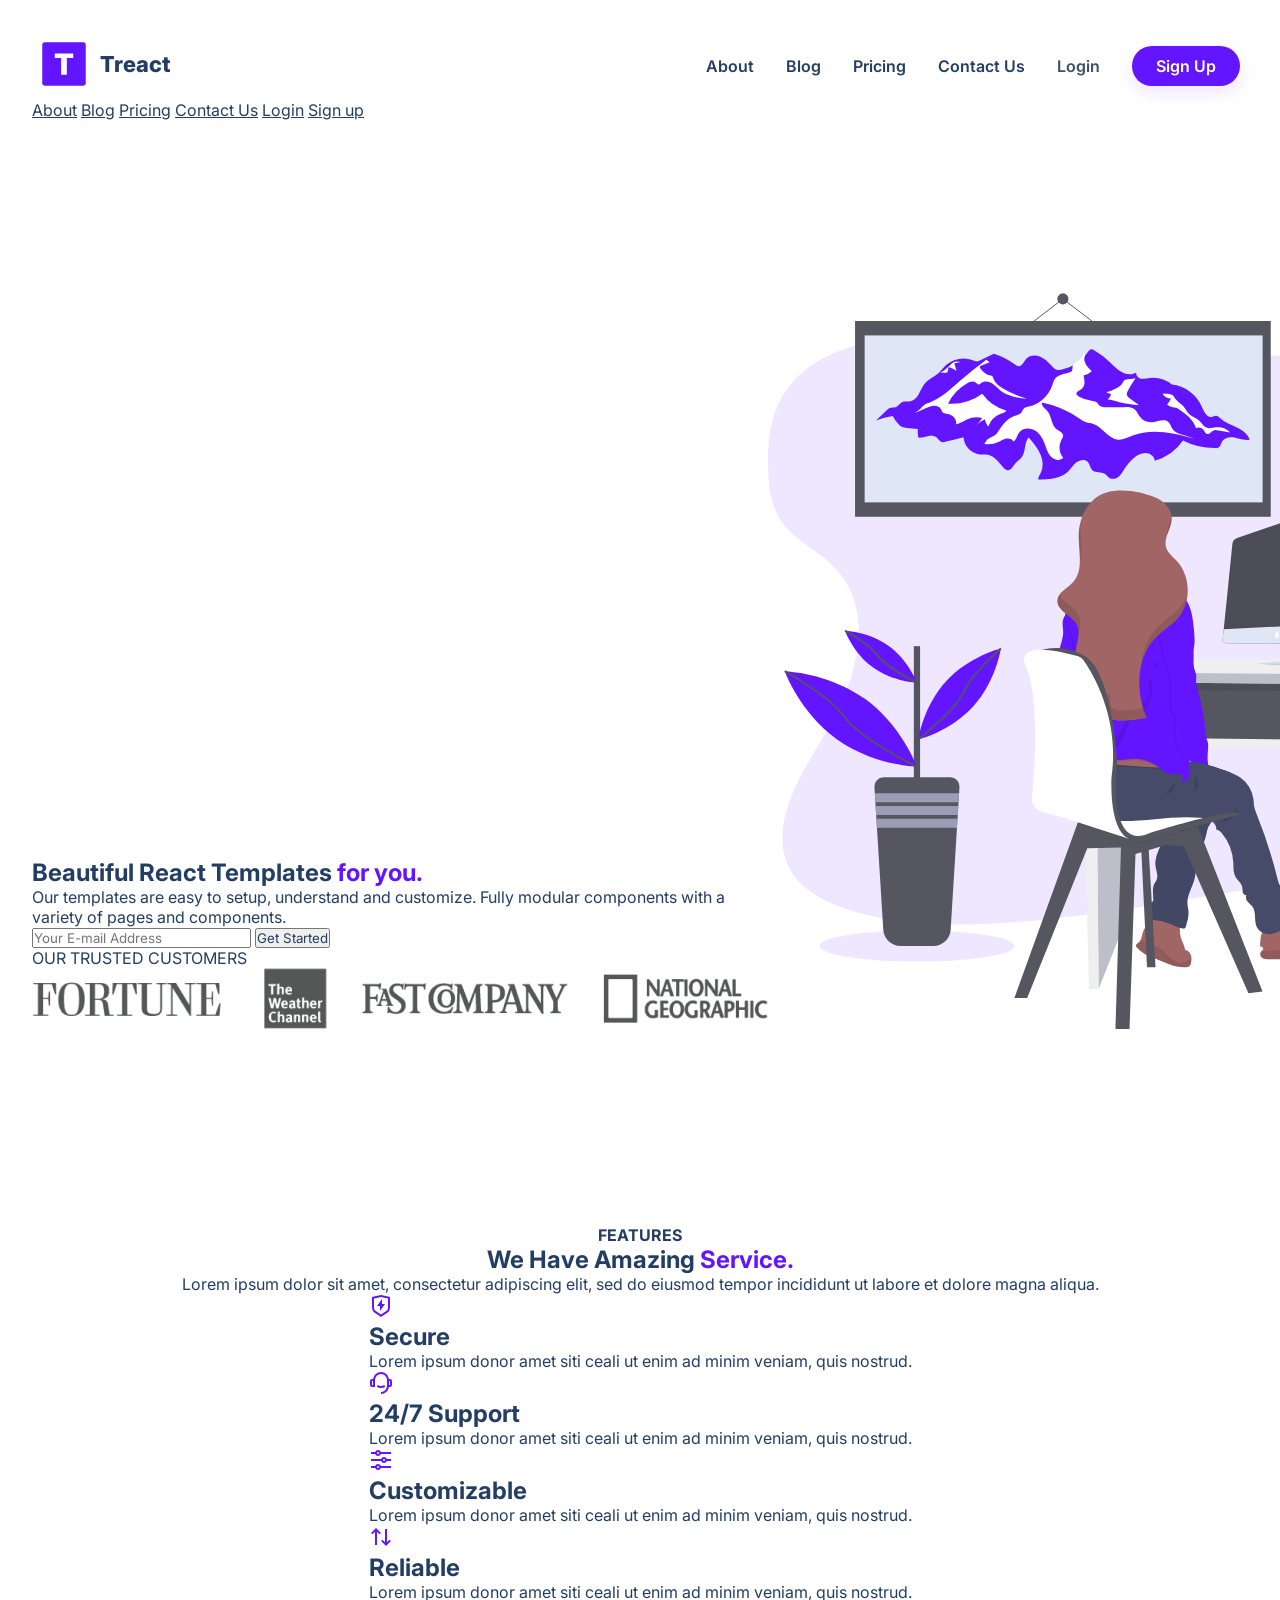
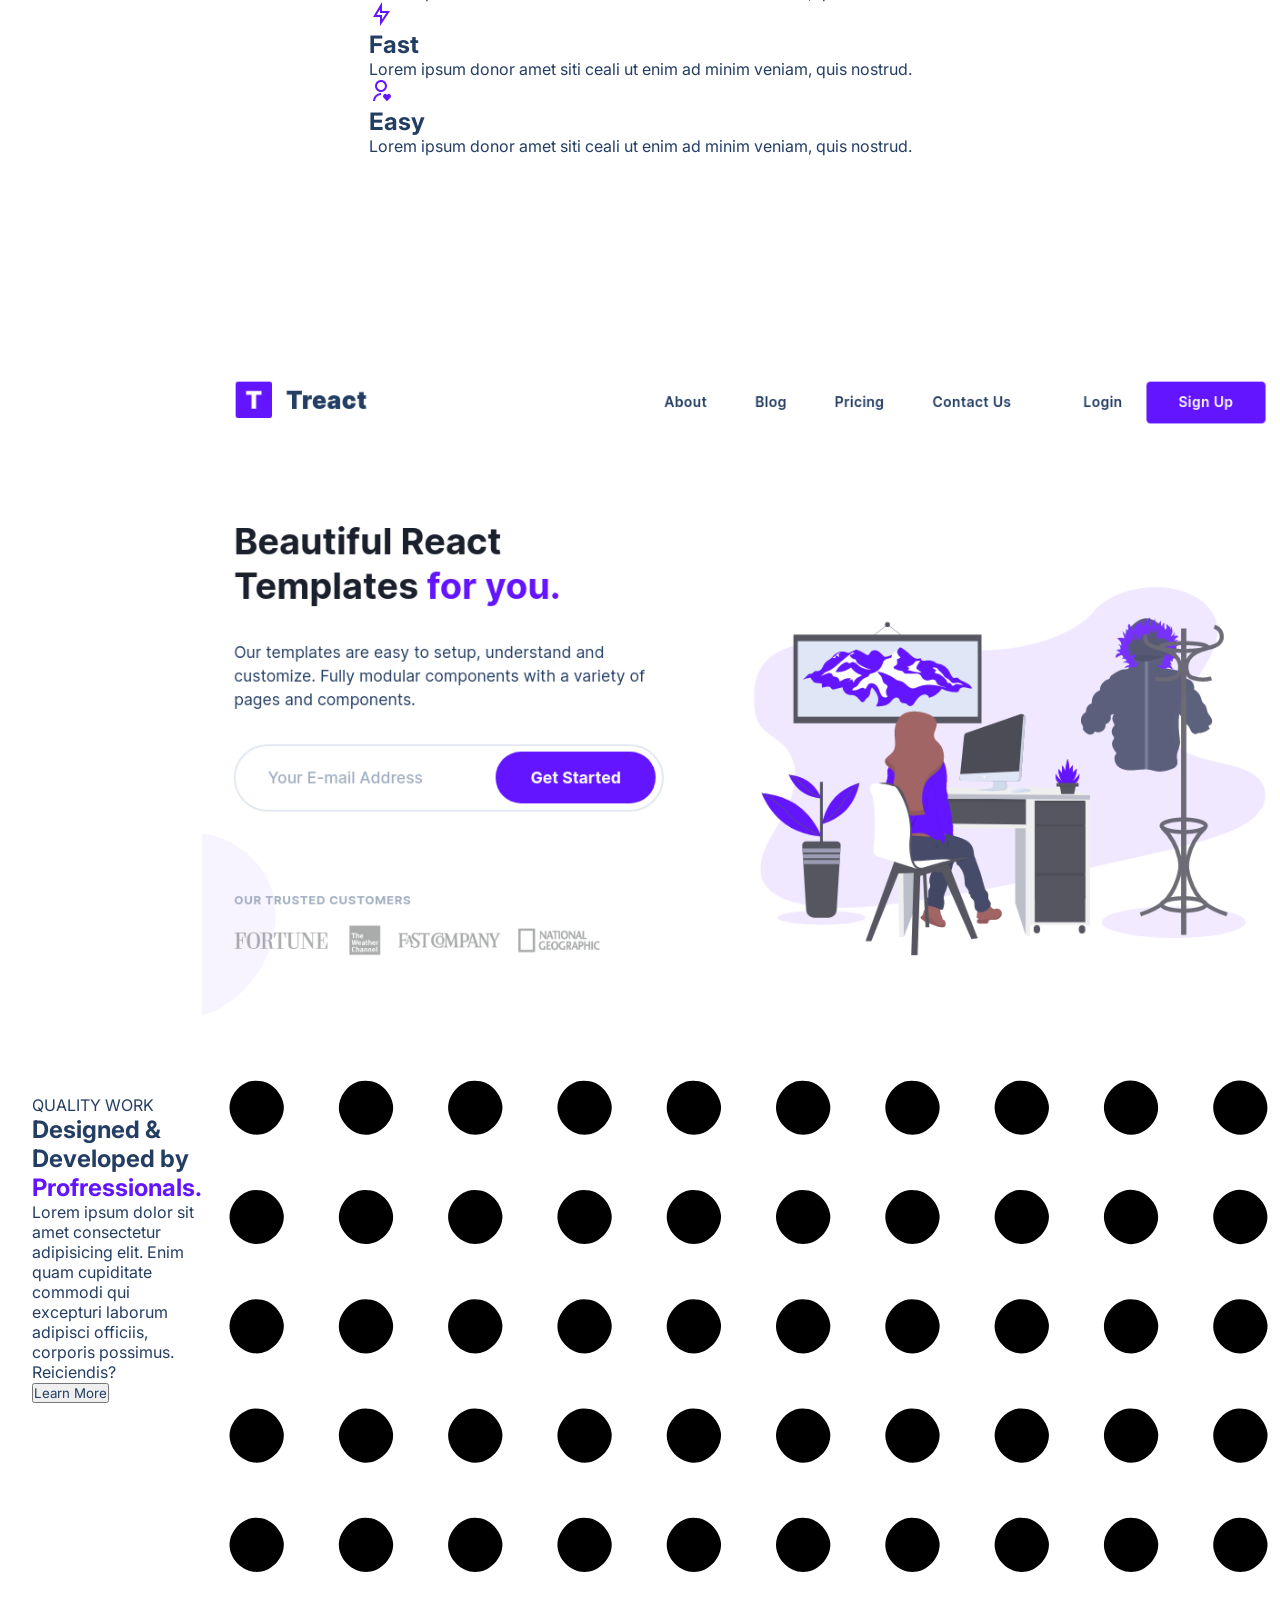
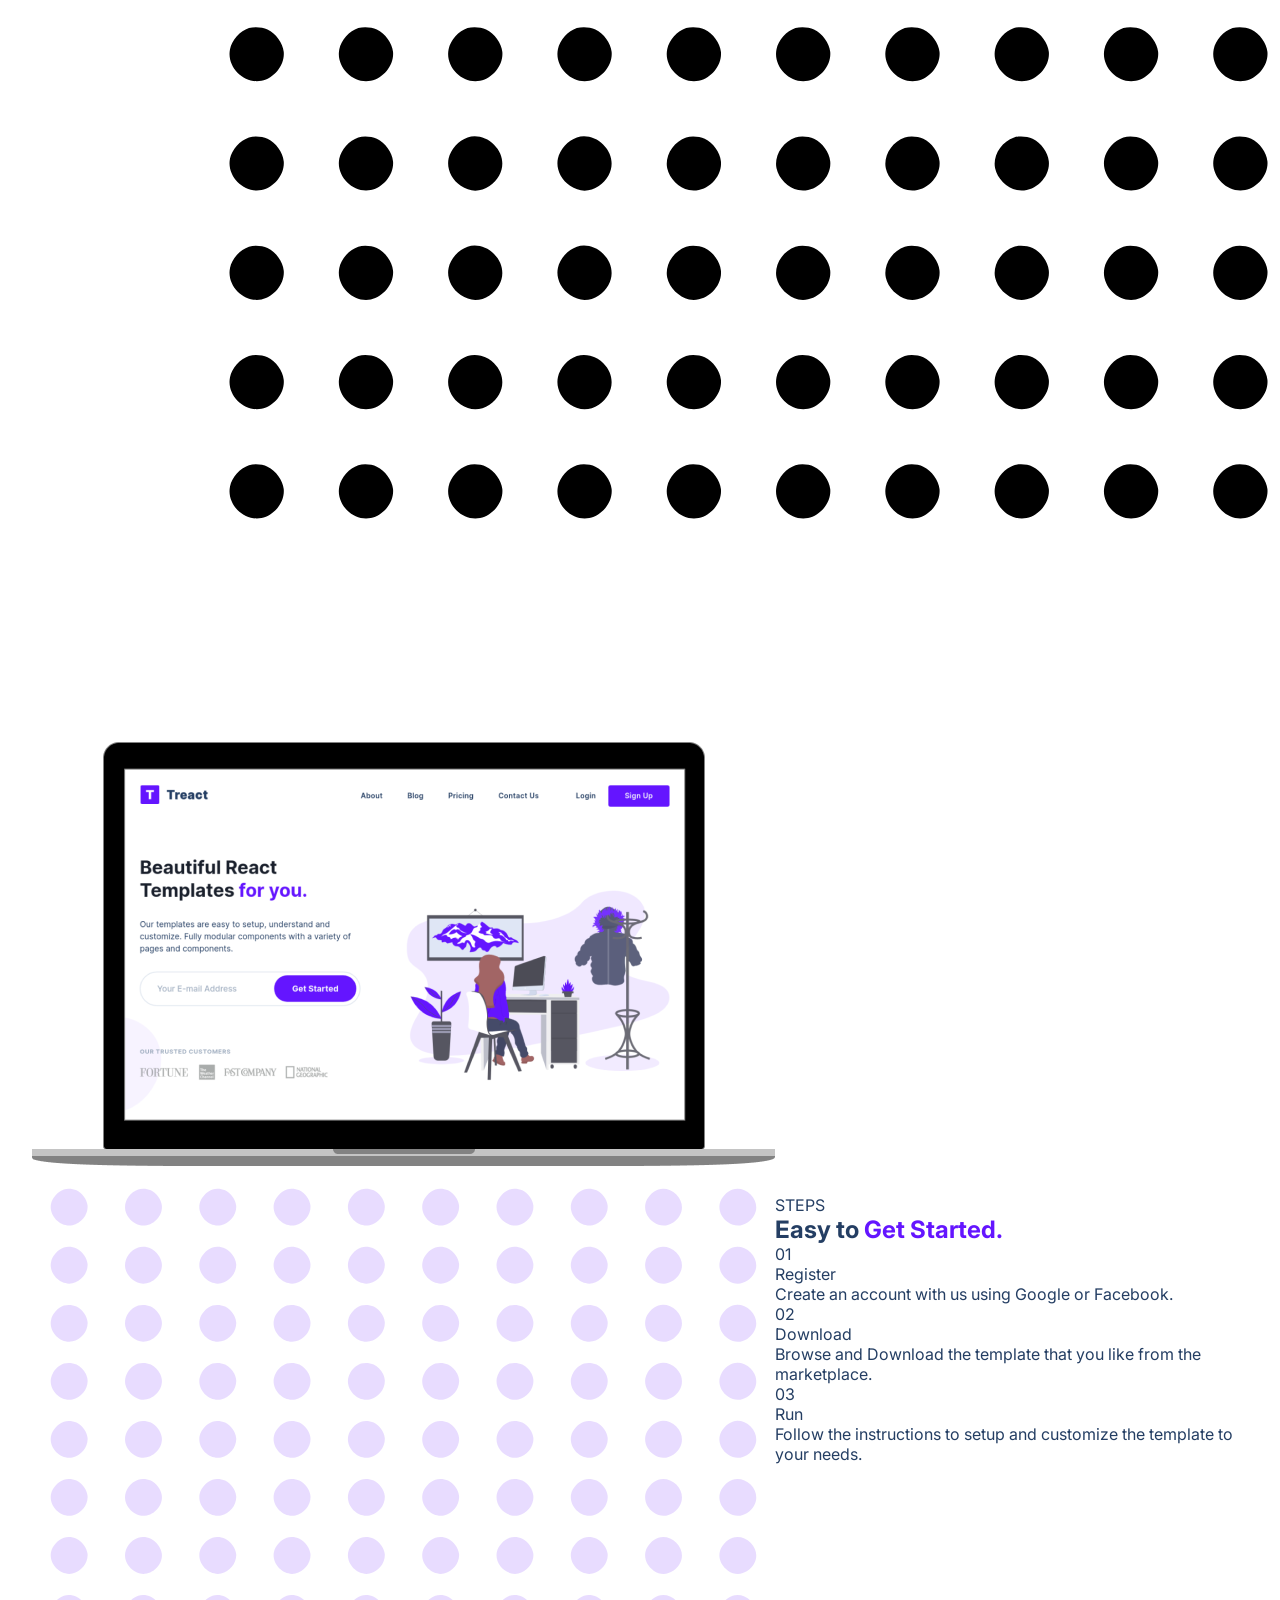
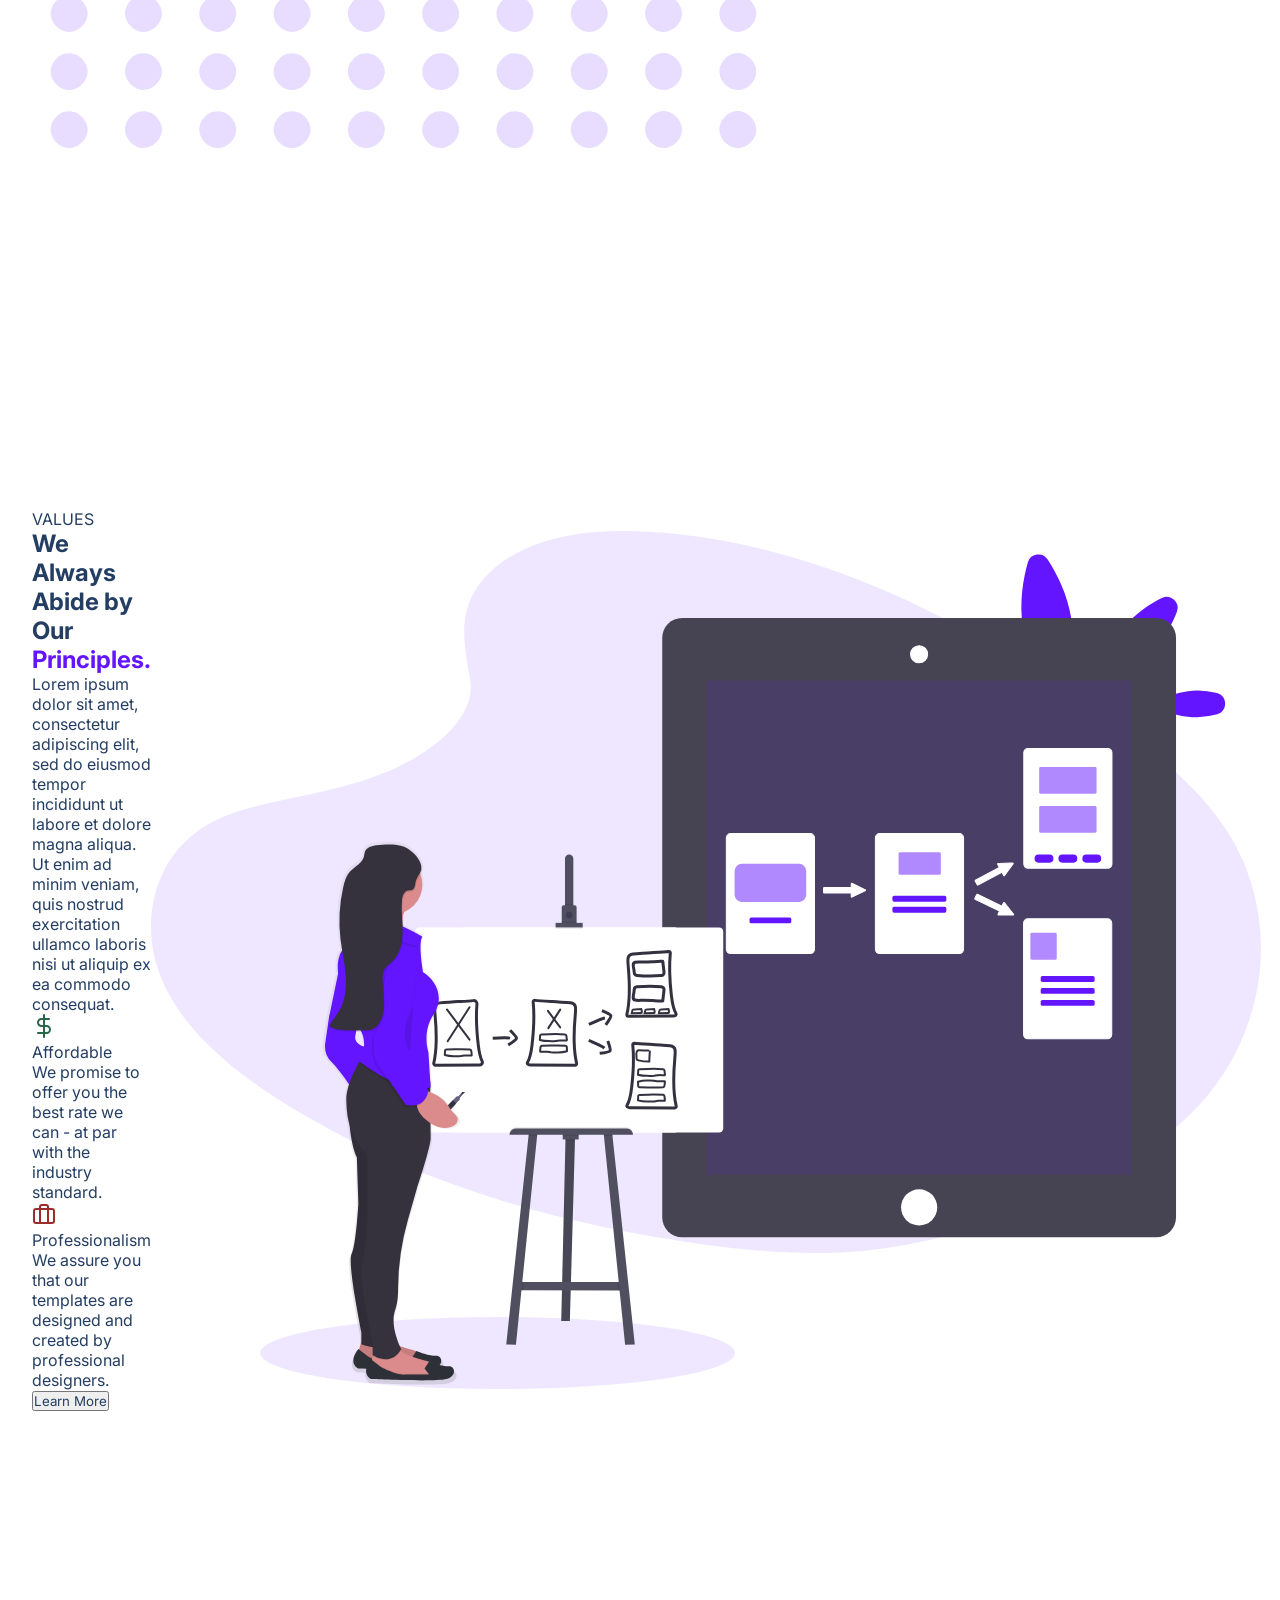
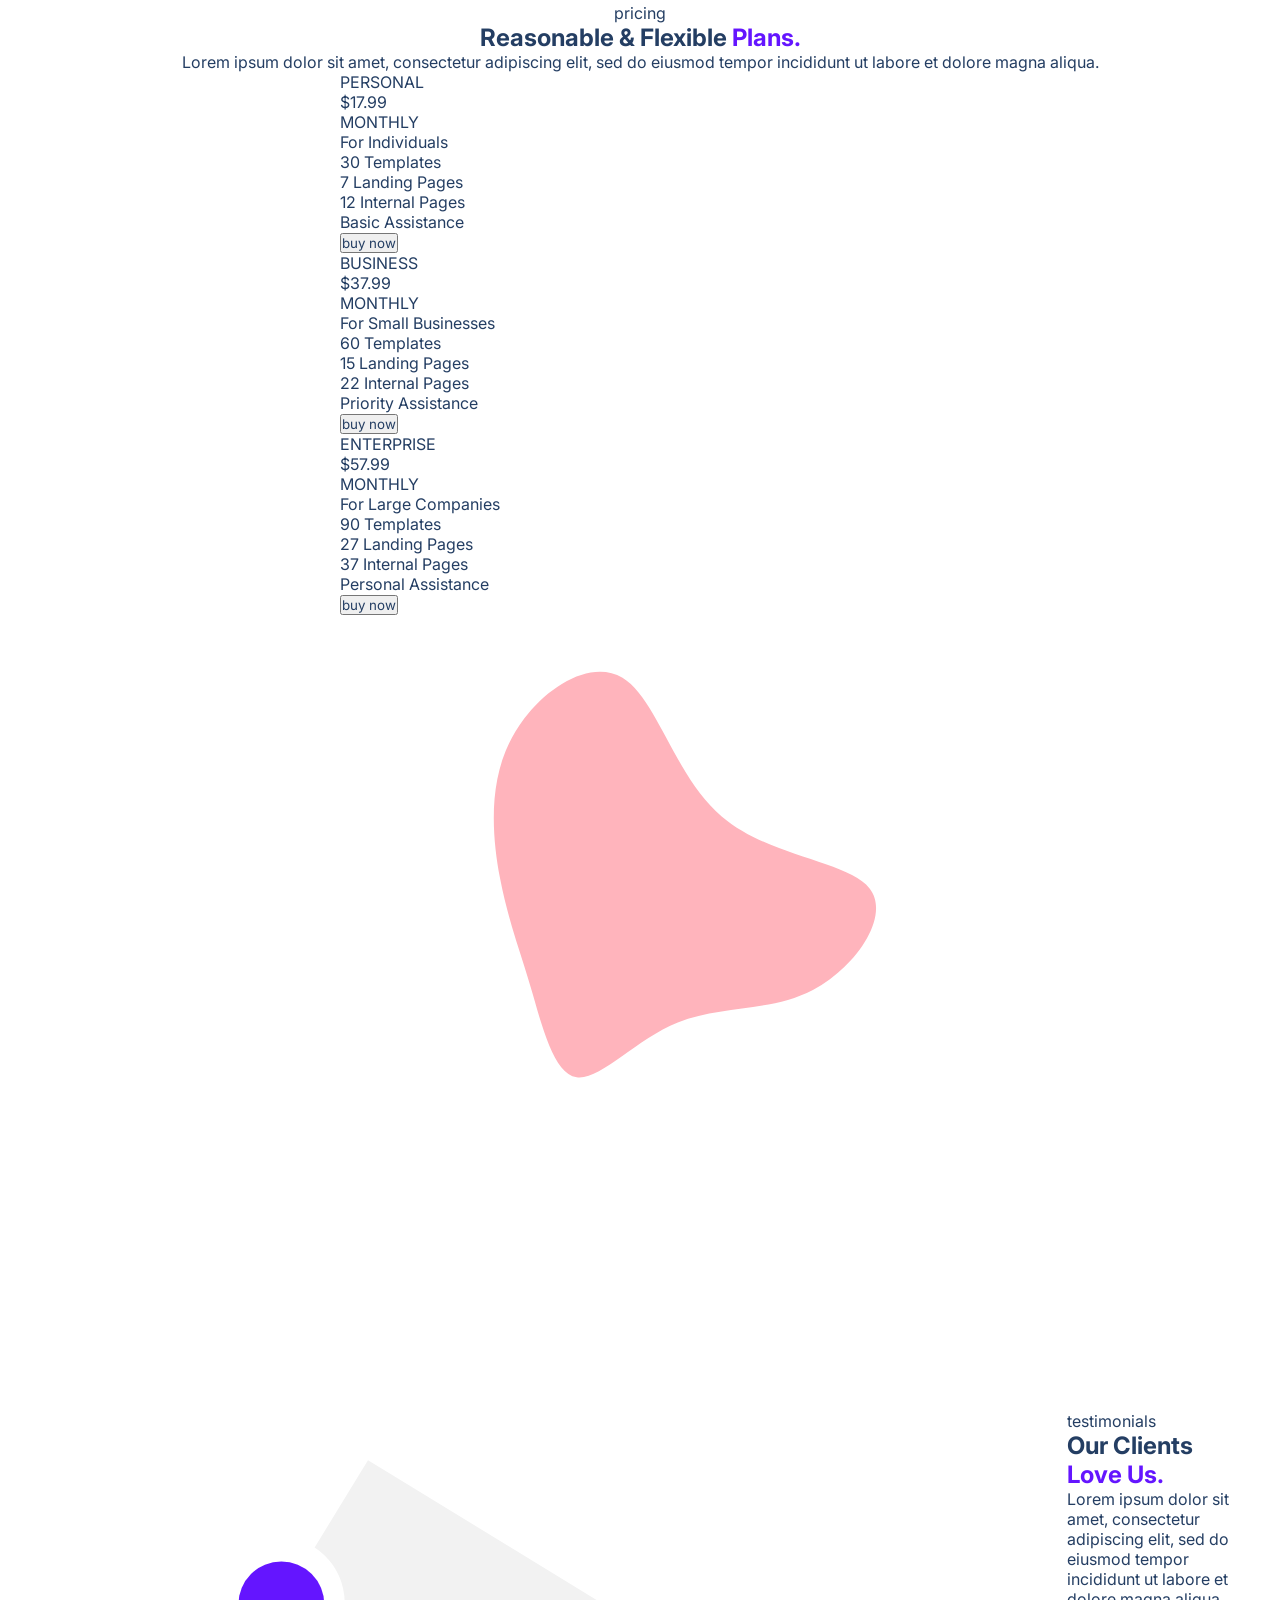
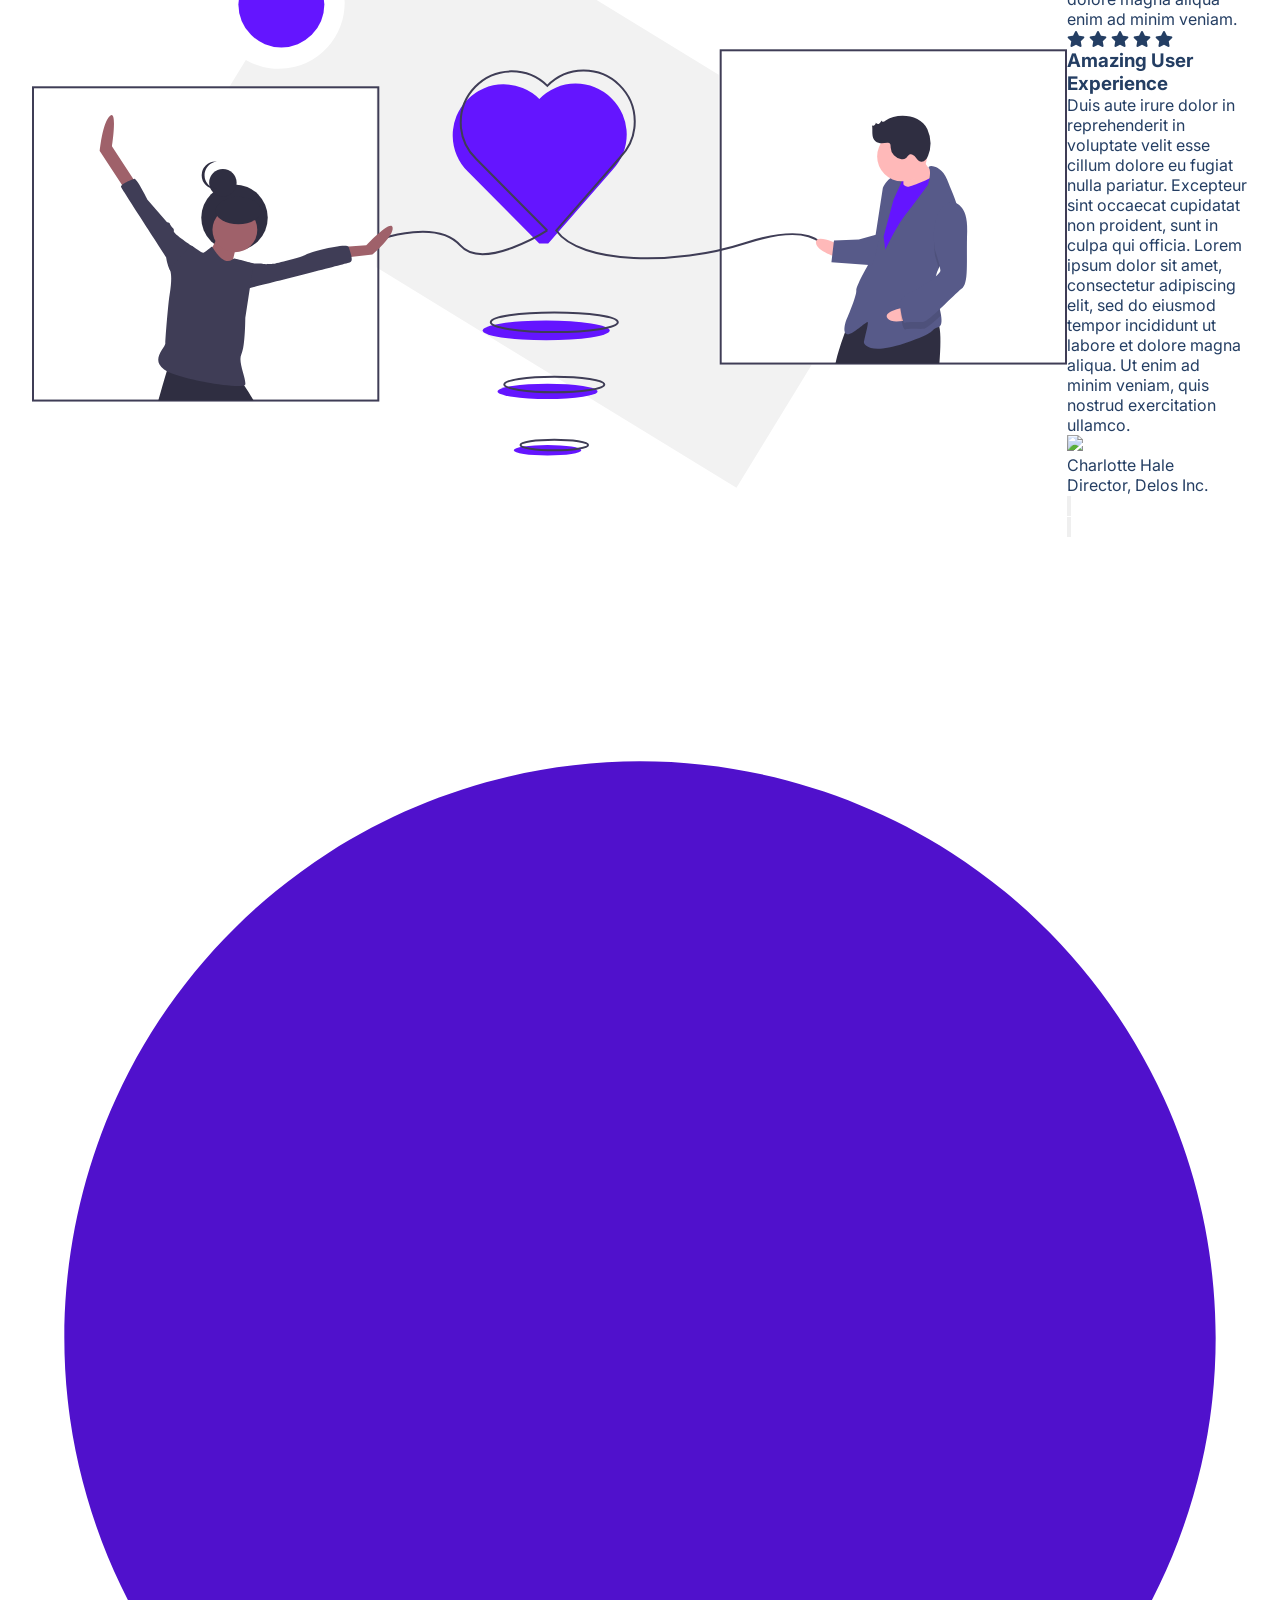
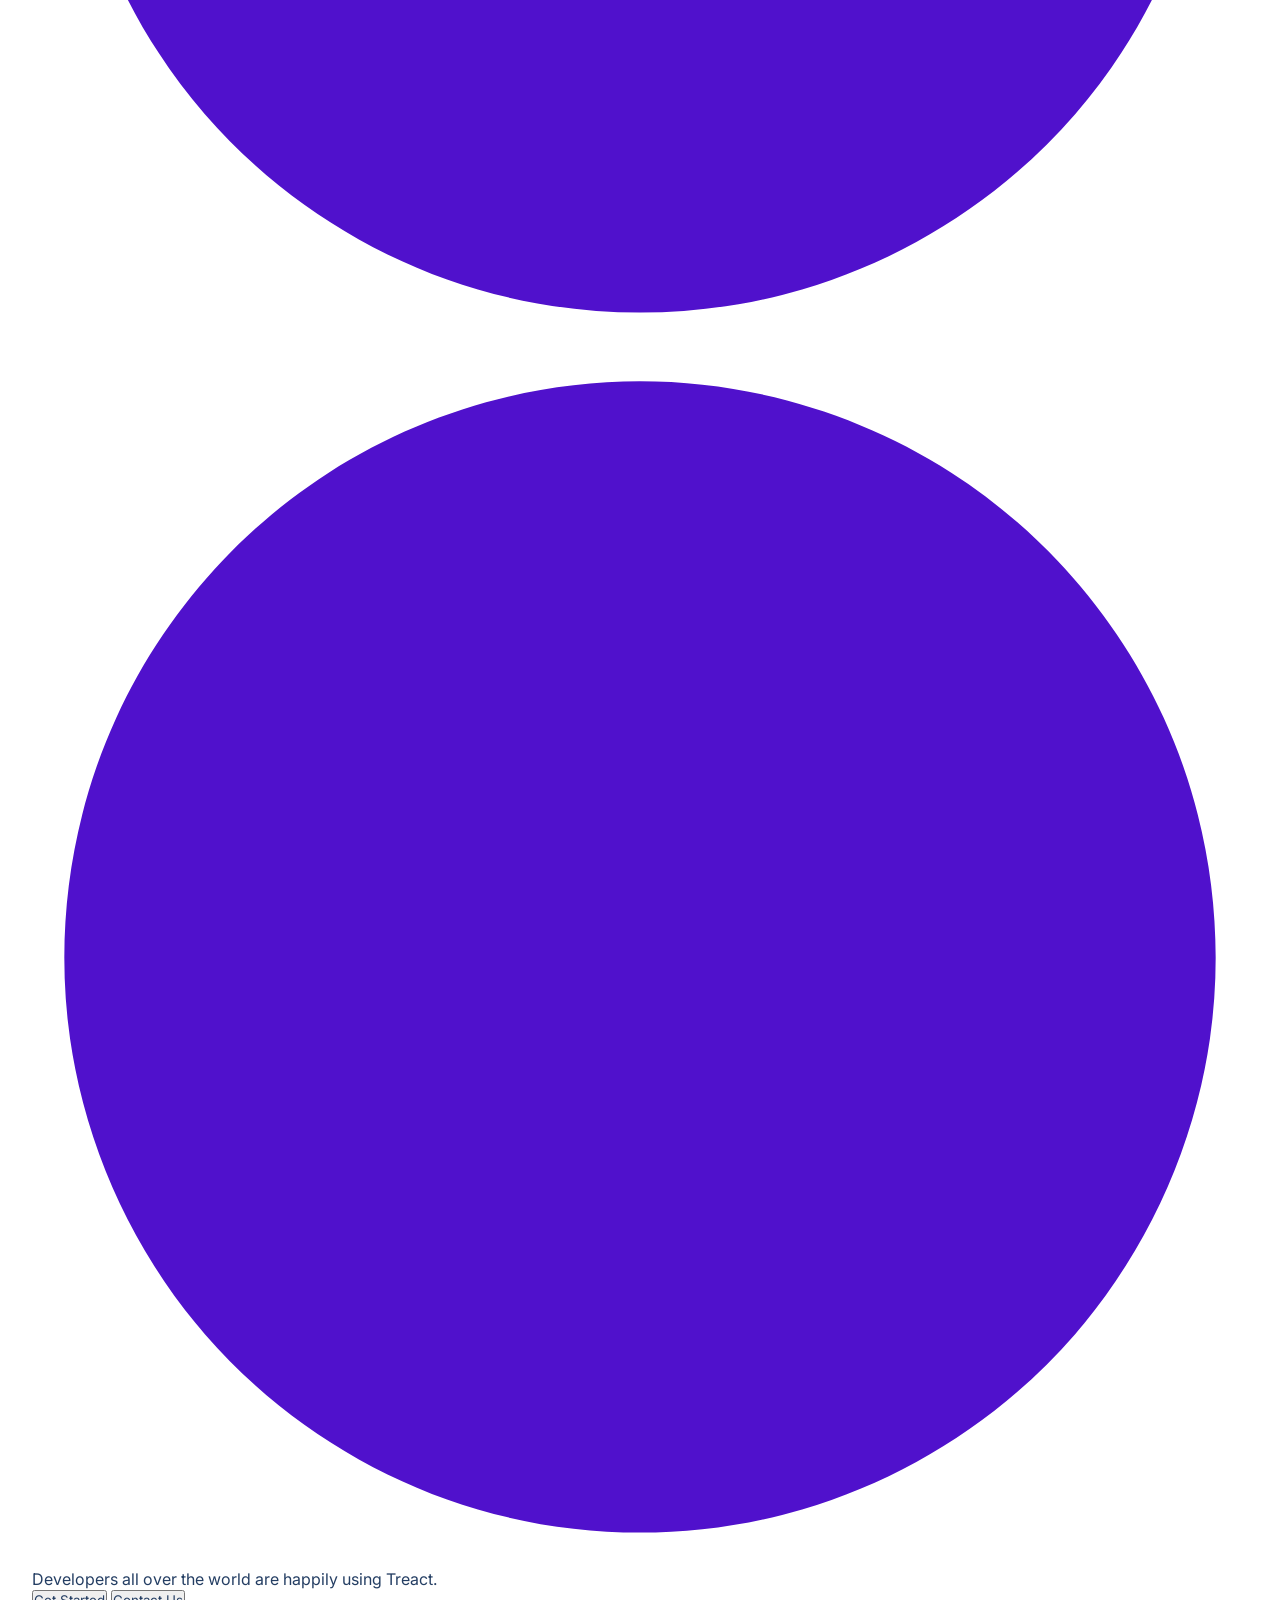
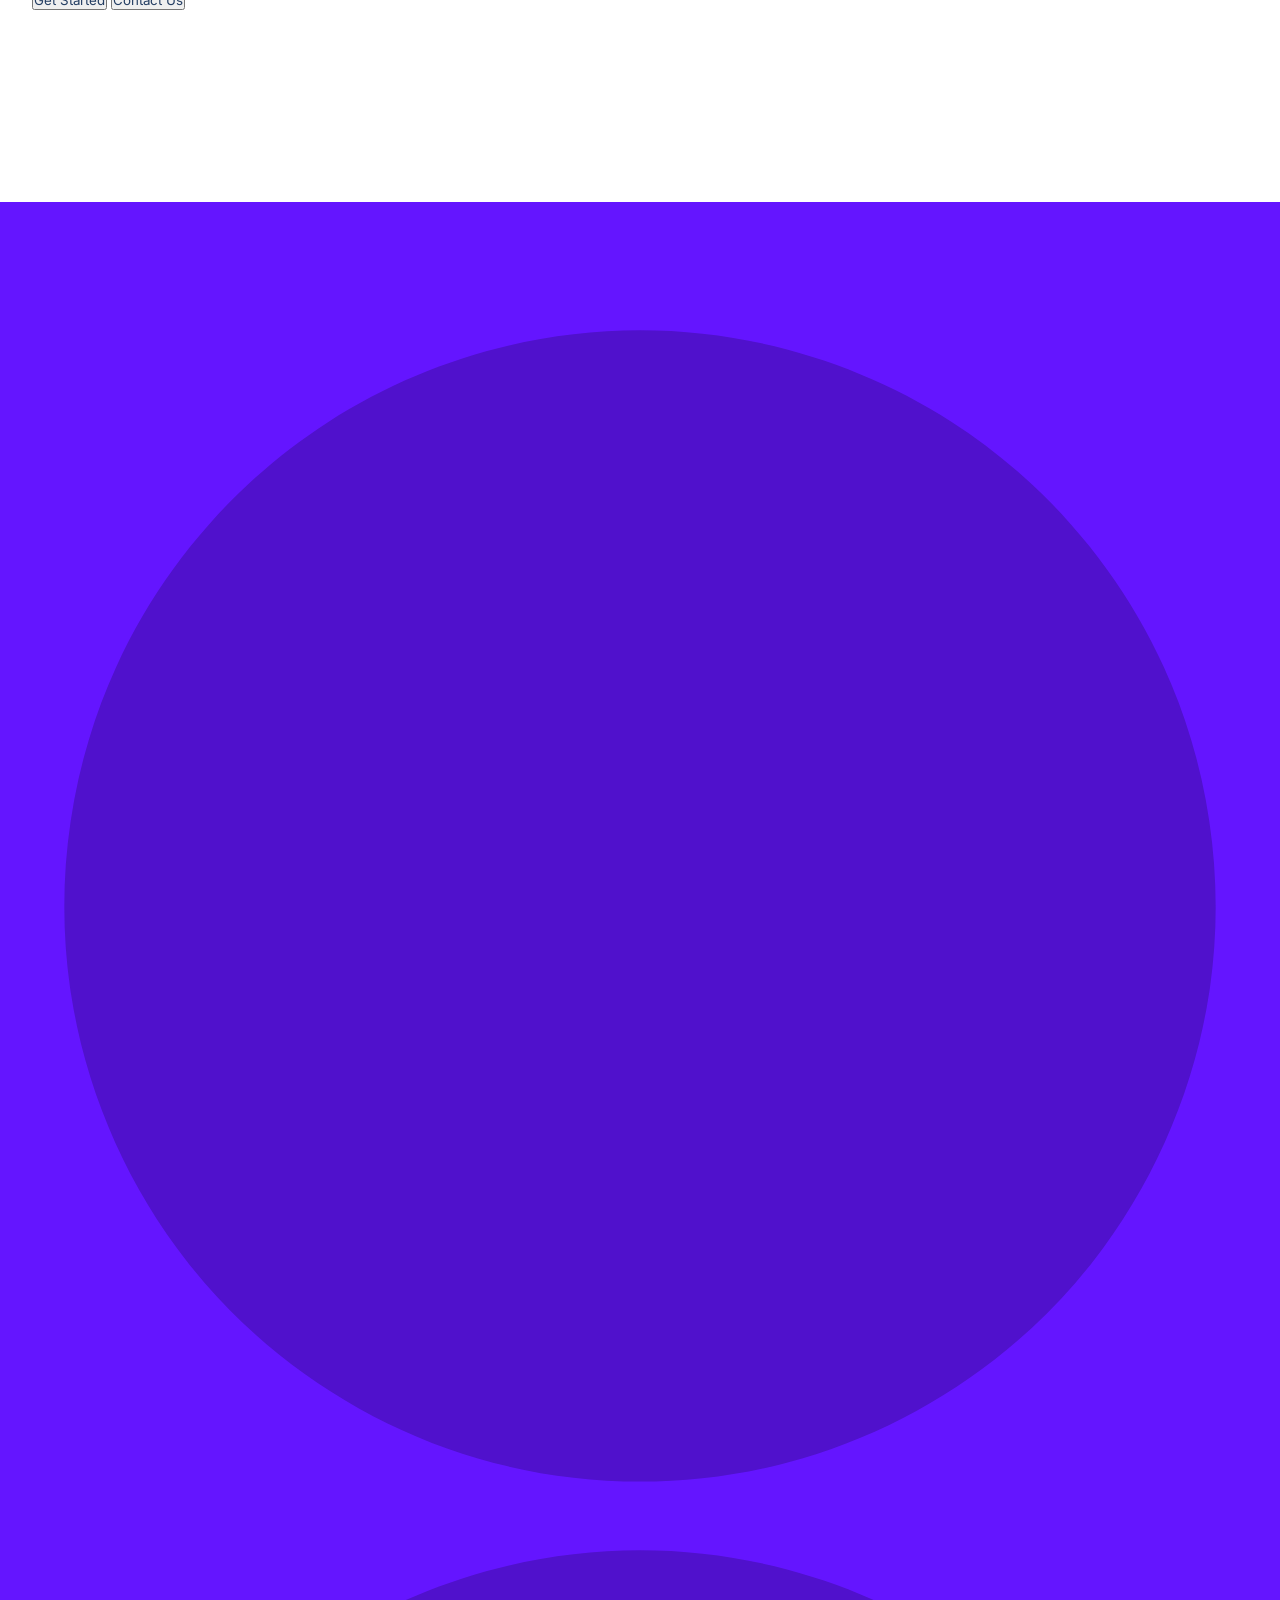
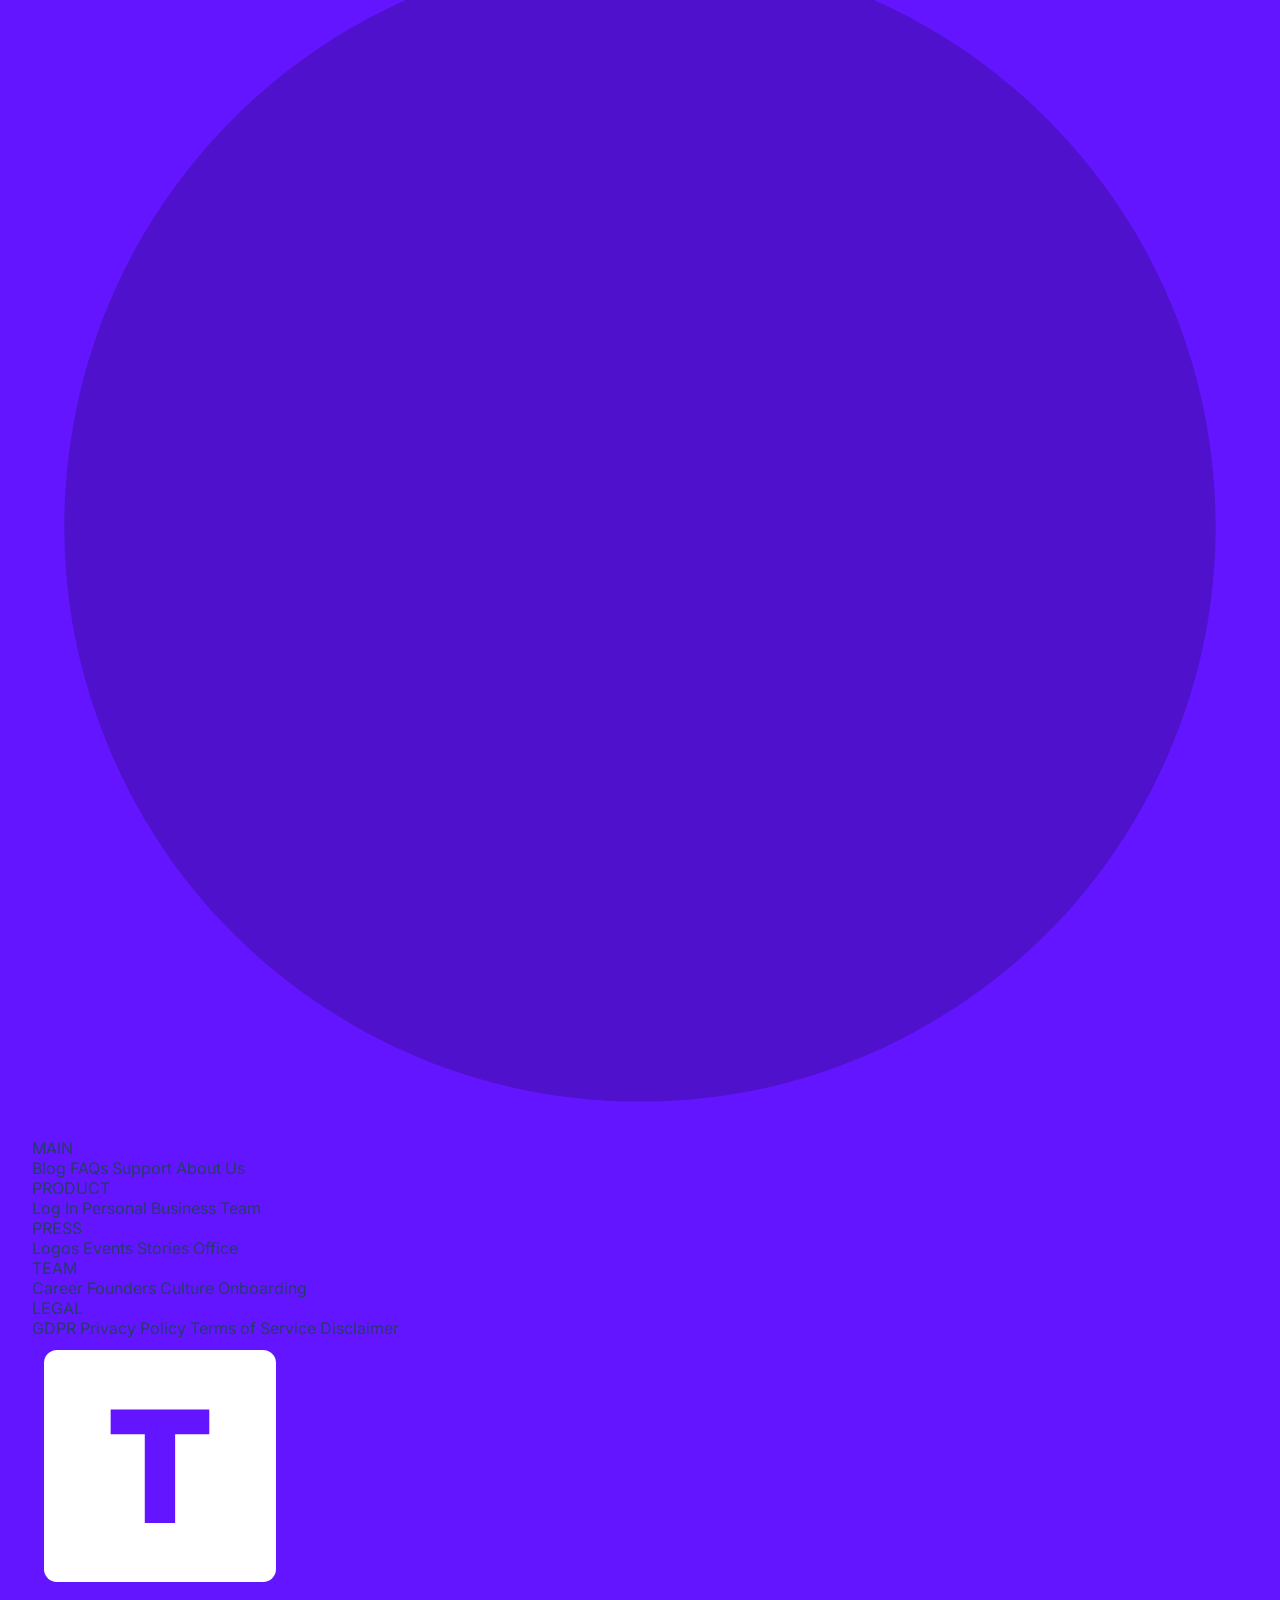
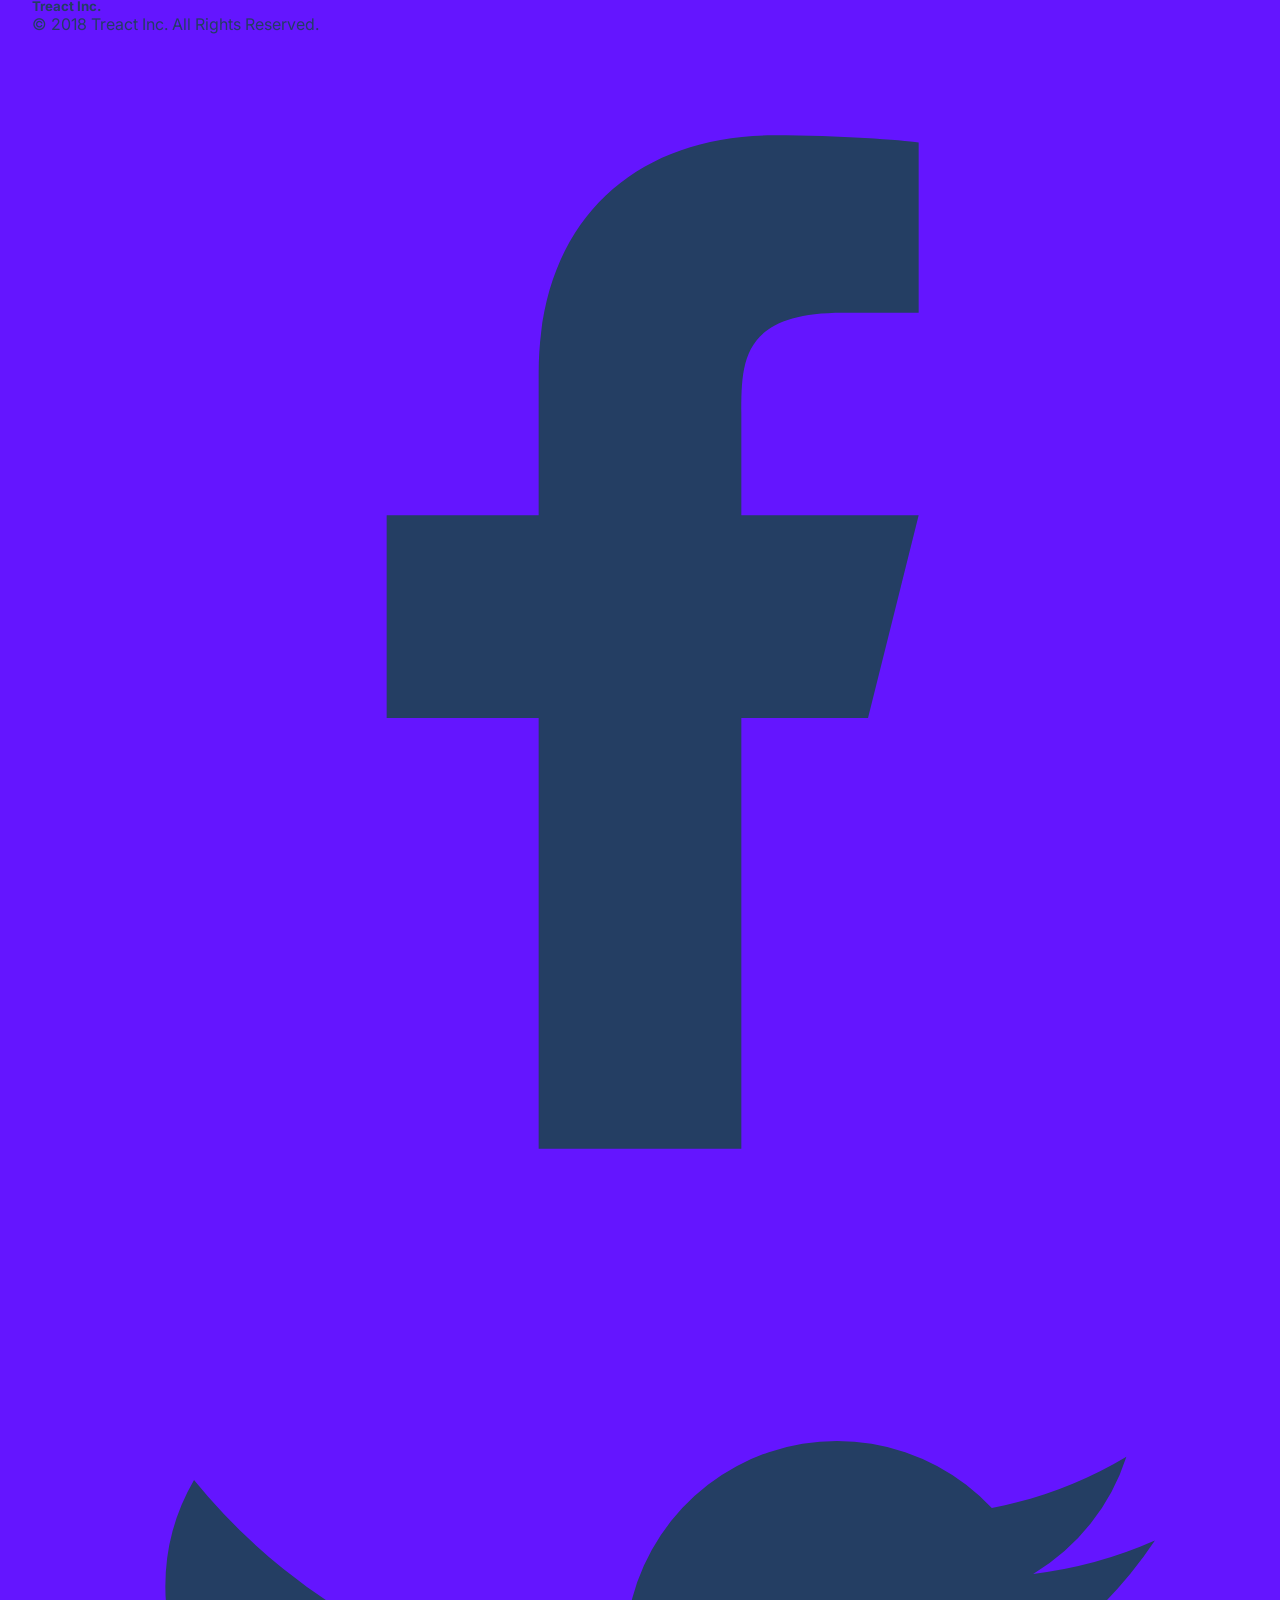
==== commit e19b5c28: "Fix Pages rendering by correcting index markup and asset paths" ====
--- a/index.html
+++ b/index.html
@@ -1,183 +1,736 @@
-<!DOCTYPE html>
-LOGO<html lang="en">
+<!doctype html>
+<html lang="en">
   <head>
     <meta charset="UTF-8" />
+    <meta http-equiv="X-UA-Compatible" content="IE=edge" />
     <meta name="viewport" content="width=device-width, initial-scale=1.0" />
+    <title>Final Project</title>
     <link rel="stylesheet" href="style.css" />
-    <!DOCTYPE html>
-    <html lang="en">
+    <link
+      rel="stylesheet"
+      href="https://pro.fontawesome.com/releases/v5.10.0/css/all.css"
+      integrity="sha384-AYmEC3Yw5cVb3ZcuHtOA93w35dYTsvhLPVnYs9eStHfGJvOvKxVfELGroGkvsg+p"
+      crossorigin="anonymous"
+    />
+    <script src="script.js" defer></script>
+  </head>
 
-    <head>
-      <meta charset="UTF-8">
-      <meta http-equiv="X-UA-Compatible" content="IE=edge">
-      <meta name="viewport" content="width=device-width, initial-scale=1.0">
-      <title>Final Project</title>
-      <link rel="stylesheet" href="style.css">
-      <link rel="stylesheet" href="https://pro.fontawesome.com/releases/v5.10.0/css/all.css"
-        integrity="sha384-AYmEC3Yw5cVb3ZcuHtOA93w35dYTsvhLPVnYs9eStHfGJvOvKxVfELGroGkvsg+p" crossorigin="anonymous" />
-      <script src="script.js" defer></script>
-    </head>
+  <body>
+    <section id="landing">
+      <nav>
+        <div class="row nav__row">
+          <div class="nav__logo">
+            <img
+              class="nav__logo--img"
+              src="./assets/logo.2c489fc453a1783cbadacf914efa3df6.svg"
+              alt="LOGO"
+            />
+            <div class="nav__logo--title">Treact</div>
+          </div>
+          <div class="nav__links">
+            <a href="#" class="nav__link">About</a>
+            <a href="#" class="nav__link">Blog</a>
+            <a href="#" class="nav__link">Pricing</a>
+            <a href="#" class="nav__link">Contact Us</a>
+            <a href="#" class="nav__link login">Login</a>
+            <a href="#" class="nav__link nav__link--primary">Sign Up</a>
+          </div>
+          <button class="btn__menu" onclick="openMenu()">
+            <svg
+              xmlns="http://www.w3.org/2000/svg"
+              width="24"
+              height="24"
+              viewBox="0 0 24 24"
+              fill="none"
+              stroke="currentColor"
+              stroke-width="2"
+              stroke-linecap="round"
+              stroke-linejoin="round"
+              class="btn__menu--svg"
+            >
+              <line x1="3" y1="12" x2="21" y2="12"></line>
+              <line x1="3" y1="6" x2="21" y2="6"></line>
+              <line x1="3" y1="18" x2="21" y2="18"></line>
+            </svg>
+          </button>
+        </div>
+      </nav>
+      <div class="menu">
+        <button class="btn__menu btn__menu--close" onclick="closeMenu()">
+          <svg
+            xmlns="http://www.w3.org/2000/svg"
+            width="24"
+            height="24"
+            viewBox="0 0 24 24"
+            fill="none"
+            stroke="currentColor"
+            stroke-width="2"
+            stroke-linecap="round"
+            stroke-linejoin="round"
+            class="light___StyledCloseIcon-lj69nl-14 fASujC"
+          >
+            <line x1="18" y1="6" x2="6" y2="18"></line>
+            <line x1="6" y1="6" x2="18" y2="18"></line>
+          </svg>
+        </button>
+        <div class="menu__links">
+          <a href="#about" class="menu__link" onclick="closeMenu()">About</a>
+          <a href="#blog" class="menu__link" onclick="closeMenu()">Blog</a>
+          <a href="#pricing" class="menu__link" onclick="closeMenu()"
+            >Pricing</a
+          >
+          <a href="#contact__us" class="menu__link" onclick="closeMenu()"
+            >Contact Us</a
+          >
+          <a href="#login" class="menu__link" onclick="closeMenu()">Login</a>
+          <a
+            href="#signup"
+            class="menu__link menu__link--primary"
+            onclick="closeMenu()"
+            >Sign up</a
+          >
+        </div>
+      </div>
+      <header>
+        <div class="container">
+          <div class="row">
+            <div class="header__description">
+              <h1>
+                Beautiful React Templates <span class="purple">for you.</span>
+              </h1>
+              <p class="header__description--para">
+                Our templates are easy to setup, understand and customize. Fully
+                modular components with a variety of pages and components.
+              </p>
+              <div class="header__email">
+                <input
+                  type="text"
+                  class="header__email--input"
+                  placeholder="Your E-mail Address"
+                />
+                <button class="header__email--btn">Get Started</button>
+              </div>
+              <p class="header__customers--title">OUR TRUSTED CUSTOMERS</p>
+              <img
+                src="./assets/customers-logo-strip.680ac7c2e8ae28161d2c.png"
+                class="header__customers"
+              />
+            </div>
+            <figure class="header__img--wrapper">
+              <img
+                src="./assets/design-illustration-2.6da6a00b20c07c4a9b65d1870679e1b8.svg"
+                class="header__img"
+              />
+            </figure>
+          </div>
+        </div>
+      </header>
+    </section>
+    <main>
+      <section id="features">
+        <div class="container">
+          <div class="row__narrow">
+            <h4 class="section__tag">FEATURES</h4>
+            <h2 class="section__title">
+              We Have Amazing <span class="purple">Service.</span>
+            </h2>
+            <div class="section__para">
+              Lorem ipsum dolor sit amet, consectetur adipiscing elit, sed do
+              eiusmod tempor incididunt ut labore et dolore magna aliqua.
+            </div>
+            <div class="features">
+              <div class="feature">
+                <div class="feature__row">
+                  <figure class="feature__img--wrapper">
+                    <img
+                      src="./assets/shield-icon.daefe14b320b14fbd9cbd18908ac93ec.svg"
+                      class="feature__img"
+                    />
+                  </figure>
+                  <div class="feature__text">
+                    <h2 class="feature__title">Secure</h2>
+                    <p class="feature__para">
+                      Lorem ipsum donor amet siti ceali ut enim ad minim veniam,
+                      quis nostrud.
+                    </p>
+                  </div>
+                </div>
+              </div>
+              <div class="feature">
+                <div class="feature__row">
+                  <figure class="feature__img--wrapper">
+                    <img
+                      src="./assets/support-icon.f9253ffa8cb6ffde5bbaa05eb5136375.svg"
+                      class="feature__img"
+                    />
+                  </figure>
+                  <div class="feature__text">
+                    <h2 class="feature__title">24/7 Support</h2>
+                    <p class="feature__para">
+                      Lorem ipsum donor amet siti ceali ut enim ad minim veniam,
+                      quis nostrud.
+                    </p>
+                  </div>
+                </div>
+              </div>
+              <div class="feature">
+                <div class="feature__row">
+                  <figure class="feature__img--wrapper">
+                    <img
+                      src="./assets/customize-icon.367468c90fd796009b97fbfba67b2c6a.svg"
+                      class="feature__img"
+                    />
+                  </figure>
+                  <div class="feature__text">
+                    <h2 class="feature__title">Customizable</h2>
+                    <p class="feature__para">
+                      Lorem ipsum donor amet siti ceali ut enim ad minim veniam,
+                      quis nostrud.
+                    </p>
+                  </div>
+                </div>
+              </div>
+              <div class="feature">
+                <div class="feature__row">
+                  <figure class="feature__img--wrapper">
+                    <img
+                      src="./assets/reliable-icon.1367510a8f0a1bec76dc425d25f92f43.svg"
+                      class="feature__img"
+                    />
+                  </figure>
+                  <div class="feature__text">
+                    <h2 class="feature__title">Reliable</h2>
+                    <p class="feature__para">
+                      Lorem ipsum donor amet siti ceali ut enim ad minim veniam,
+                      quis nostrud.
+                    </p>
+                  </div>
+                </div>
+              </div>
+              <div class="feature">
+                <div class="feature__row">
+                  <figure class="feature__img--wrapper">
+                    <img
+                      src="./assets/fast-icon.dbb971a73d4805d2fc3bcdacdb55beba.svg"
+                      class="feature__img"
+                    />
+                  </figure>
+                  <div class="feature__text">
+                    <h2 class="feature__title">Fast</h2>
+                    <p class="feature__para">
+                      Lorem ipsum donor amet siti ceali ut enim ad minim veniam,
+                      quis nostrud.
+                    </p>
+                  </div>
+                </div>
+              </div>
+              <div class="feature">
+                <div class="feature__row">
+                  <figure class="feature__img--wrapper">
+                    <img
+                      src="./assets/simple-icon.673b7e1750b2a4ef32907fc164828d00.svg"
+                      class="feature__img"
+                    />
+                  </figure>
+                  <div class="feature__text">
+                    <h2 class="feature__title">Easy</h2>
+                    <p class="feature__para">
+                      Lorem ipsum donor amet siti ceali ut enim ad minim veniam,
+                      quis nostrud.
+                    </p>
+                  </div>
+                </div>
+              </div>
+            </div>
+          </div>
+        </div>
+      </section>
+      <section id="quality">
+        <div class="container">
+          <div class="row">
+            <div class="quality__description">
+              <div class="section__tag">QUALITY WORK</div>
+              <h2 class="section__title">
+                Designed & Developed by
+                <span class="purple">Profressionals.</span>
+              </h2>
+              <p class="section__para">
+                Lorem ipsum dolor sit amet consectetur adipisicing elit. Enim
+                quam cupiditate commodi qui excepturi laborum adipisci officiis,
+                corporis possimus. Reiciendis?
+              </p>
+              <button class="btn">Learn More</button>
+            </div>
+            <figure class="quality__img--wrapper">
+              <img
+                src="./assets/hero-screenshot-1.40a097b525c2f8c9808e.png"
+                class="quality__img"
+              />
+              <svg viewBox="0 0 1280 1280" class="quality__grid">
+                <path
+                  d="M55 33.5C44.5 37 35 47.6 32.8 58.3c-4.3 20.6 16.3 41.2 36.9 36.9 15.5-3.2 27.5-19 26-33.9-1.1-10.5-9-21.3-19-26.2-6.1-2.9-15.5-3.6-21.7-1.6zM183 33.5c-15.1 5-25.3 21.6-22.2 36.2 2.5 11.9 13.6 23 25.4 25.5 19.4 4.1 39.5-14.2 37.5-33.9-1.1-10.5-9-21.3-19-26.2-6.1-2.9-15.5-3.6-21.7-1.6zM311 33.5c-10.5 3.5-20 14.1-22.2 24.8-4.3 20.6 16.3 41.2 36.9 36.9 15.5-3.2 27.5-19 26-33.9-1.1-10.5-9-21.3-19-26.2-6.1-2.9-15.5-3.6-21.7-1.6zM439 33.5c-10.5 3.5-20 14.1-22.2 24.8-4.3 20.6 16.3 41.2 36.9 36.9 15.5-3.2 27.5-19 26-33.9-1.1-10.5-9-21.3-19-26.2-6.1-2.9-15.5-3.6-21.7-1.6zM567 33.5c-10.5 3.5-20 14.1-22.2 24.8-4.3 20.6 16.3 41.2 36.9 36.9 15.5-3.2 27.5-19 26-33.9-1.1-10.5-9-21.3-19-26.2-6.1-2.9-15.5-3.6-21.7-1.6zM695 33.5c-10.5 3.5-20 14.1-22.2 24.8-4.3 20.6 16.3 41.2 36.9 36.9 15.5-3.2 27.5-19 26-33.9-1.1-10.5-9-21.3-19-26.2-6.1-2.9-15.5-3.6-21.7-1.6zM823 33.5c-10.5 3.5-20 14.1-22.2 24.8-4.3 20.6 16.3 41.2 36.9 36.9 15.5-3.2 27.5-19 26-33.9-1.1-10.5-9-21.3-19-26.2-6.1-2.9-15.5-3.6-21.7-1.6zM951 33.5c-10.5 3.5-20 14.1-22.2 24.8-4.3 20.6 16.3 41.2 36.9 36.9 15.5-3.2 27.5-19 26-33.9-1.1-10.5-9-21.3-19-26.2-6.1-2.9-15.5-3.6-21.7-1.6zM1079 33.5c-10.5 3.5-20 14.1-22.2 24.8-2.5 11.7 3.2 24.4 14.2 31.9 10.7 7.4 22.9 7.5 33.7.3 17.7-11.8 20.1-33.8 5.3-48.5-8.5-8.6-20.7-11.9-31-8.5zM1207 33.5c-10.5 3.5-20 14.1-22.2 24.8-2.5 11.7 3.2 24.4 14.2 31.9 10.7 7.4 22.9 7.5 33.7.3 17.7-11.8 20.1-33.8 5.3-48.5-8.5-8.6-20.7-11.9-31-8.5zM55 161.5c-10.5 3.5-20 14.1-22.2 24.8-4.3 20.6 16.3 41.2 36.9 36.9 15.5-3.2 27.5-19 26-33.9-1.1-10.5-9-21.3-19-26.2-6.1-2.9-15.5-3.6-21.7-1.6zM183 161.5c-15.1 5-25.3 21.6-22.2 36.2 2.5 11.9 13.6 23 25.4 25.5 19.4 4.1 39.5-14.2 37.5-33.9-1.1-10.5-9-21.3-19-26.2-6.1-2.9-15.5-3.6-21.7-1.6zM311 161.5c-10.5 3.5-20 14.1-22.2 24.8-4.3 20.6 16.3 41.2 36.9 36.9 15.5-3.2 27.5-19 26-33.9-1.1-10.5-9-21.3-19-26.2-6.1-2.9-15.5-3.6-21.7-1.6zM439 161.5c-10.5 3.5-20 14.1-22.2 24.8-4.3 20.6 16.3 41.2 36.9 36.9 15.5-3.2 27.5-19 26-33.9-1.1-10.5-9-21.3-19-26.2-6.1-2.9-15.5-3.6-21.7-1.6zM567 161.5c-10.5 3.5-20 14.1-22.2 24.8-4.3 20.6 16.3 41.2 36.9 36.9 15.5-3.2 27.5-19 26-33.9-1.1-10.5-9-21.3-19-26.2-6.1-2.9-15.5-3.6-21.7-1.6zM695 161.5c-10.5 3.5-20 14.1-22.2 24.8-4.3 20.6 16.3 41.2 36.9 36.9 15.5-3.2 27.5-19 26-33.9-1.1-10.5-9-21.3-19-26.2-6.1-2.9-15.5-3.6-21.7-1.6zM823 161.5c-10.5 3.5-20 14.1-22.2 24.8-4.3 20.6 16.3 41.2 36.9 36.9 15.5-3.2 27.5-19 26-33.9-1.1-10.5-9-21.3-19-26.2-6.1-2.9-15.5-3.6-21.7-1.6zM951 161.5c-10.5 3.5-20 14.1-22.2 24.8-4.3 20.6 16.3 41.2 36.9 36.9 15.5-3.2 27.5-19 26-33.9-1.1-10.5-9-21.3-19-26.2-6.1-2.9-15.5-3.6-21.7-1.6zM1079 161.5c-10.5 3.5-20 14.1-22.2 24.8-2.5 11.7 3.2 24.4 14.2 31.9 10.7 7.4 22.9 7.5 33.7.3 17.7-11.8 20.1-33.8 5.3-48.5-8.5-8.6-20.7-11.9-31-8.5zM1207 161.5c-10.5 3.5-20 14.1-22.2 24.8-2.5 11.7 3.2 24.4 14.2 31.9 10.7 7.4 22.9 7.5 33.7.3 17.7-11.8 20.1-33.8 5.3-48.5-8.5-8.6-20.7-11.9-31-8.5zM55 289.5c-10.5 3.5-20 14.1-22.2 24.8-4.3 20.6 16.3 41.2 36.9 36.9 15.5-3.2 27.5-19 26-33.9-1.1-10.5-9-21.3-19-26.2-6.1-2.9-15.5-3.6-21.7-1.6zM183 289.5c-10.5 3.5-20 14.1-22.2 24.8-4.3 20.6 16.3 41.2 36.9 36.9 15.5-3.2 27.5-19 26-33.9-1.1-10.5-9-21.3-19-26.2-6.1-2.9-15.5-3.6-21.7-1.6zM311 289.5c-10.5 3.5-20 14.1-22.2 24.8-4.3 20.6 16.3 41.2 36.9 36.9 15.5-3.2 27.5-19 26-33.9-1.1-10.5-9-21.3-19-26.2-6.1-2.9-15.5-3.6-21.7-1.6zM439 289.5c-10.5 3.5-20 14.1-22.2 24.8-4.3 20.6 16.3 41.2 36.9 36.9 15.5-3.2 27.5-19 26-33.9-1.1-10.5-9-21.3-19-26.2-6.1-2.9-15.5-3.6-21.7-1.6zM567 289.5c-10.5 3.5-20 14.1-22.2 24.8-4.3 20.6 16.3 41.2 36.9 36.9 15.5-3.2 27.5-19 26-33.9-1.1-10.5-9-21.3-19-26.2-6.1-2.9-15.5-3.6-21.7-1.6zM695 289.5c-10.5 3.5-20 14.1-22.2 24.8-4.3 20.6 16.3 41.2 36.9 36.9 15.5-3.2 27.5-19 26-33.9-1.1-10.5-9-21.3-19-26.2-6.1-2.9-15.5-3.6-21.7-1.6zM823 289.5c-10.5 3.5-20 14.1-22.2 24.8-4.3 20.6 16.3 41.2 36.9 36.9 15.5-3.2 27.5-19 26-33.9-1.1-10.5-9-21.3-19-26.2-6.1-2.9-15.5-3.6-21.7-1.6zM951 289.5c-10.5 3.5-20 14.1-22.2 24.8-4.3 20.6 16.3 41.2 36.9 36.9 15.5-3.2 27.5-19 26-33.9-1.1-10.5-9-21.3-19-26.2-6.1-2.9-15.5-3.6-21.7-1.6zM1079 289.5c-10.5 3.5-20 14.1-22.2 24.8-4.3 20.6 16.3 41.2 36.9 36.9 15.5-3.2 27.5-19 26-33.9-1.1-10.5-9-21.3-19-26.2-6.1-2.9-15.5-3.6-21.7-1.6zM1207 289.5c-10.5 3.5-20 14.1-22.2 24.8-4.3 20.6 16.3 41.2 36.9 36.9 15.5-3.2 27.5-19 26-33.9-1.1-10.5-9-21.3-19-26.2-6.1-2.9-15.5-3.6-21.7-1.6zM55 417.5c-10.5 3.5-20 14.1-22.2 24.8-4.3 20.6 16.3 41.2 36.9 36.9 15.5-3.2 27.5-19 26-33.9-1.1-10.5-9-21.3-19-26.2-6.1-2.9-15.5-3.6-21.7-1.6zM183 417.5c-10.5 3.5-20 14.1-22.2 24.8-4.3 20.6 16.3 41.2 36.9 36.9 15.5-3.2 27.5-19 26-33.9-1.1-10.5-9-21.3-19-26.2-6.1-2.9-15.5-3.6-21.7-1.6zM311 417.5c-10.5 3.5-20 14.1-22.2 24.8-4.3 20.6 16.3 41.2 36.9 36.9 15.5-3.2 27.5-19 26-33.9-1.1-10.5-9-21.3-19-26.2-6.1-2.9-15.5-3.6-21.7-1.6zM439 417.5c-10.5 3.5-20 14.1-22.2 24.8-4.3 20.6 16.3 41.2 36.9 36.9 15.5-3.2 27.5-19 26-33.9-1.1-10.5-9-21.3-19-26.2-6.1-2.9-15.5-3.6-21.7-1.6zM567 417.5c-10.5 3.5-20 14.1-22.2 24.8-4.3 20.6 16.3 41.2 36.9 36.9 15.5-3.2 27.5-19 26-33.9-1.1-10.5-9-21.3-19-26.2-6.1-2.9-15.5-3.6-21.7-1.6zM695 417.5c-10.5 3.5-20 14.1-22.2 24.8-4.3 20.6 16.3 41.2 36.9 36.9 15.5-3.2 27.5-19 26-33.9-1.1-10.5-9-21.3-19-26.2-6.1-2.9-15.5-3.6-21.7-1.6zM823 417.5c-10.5 3.5-20 14.1-22.2 24.8-4.3 20.6 16.3 41.2 36.9 36.9 15.5-3.2 27.5-19 26-33.9-1.1-10.5-9-21.3-19-26.2-6.1-2.9-15.5-3.6-21.7-1.6zM951 417.5c-10.5 3.5-20 14.1-22.2 24.8-4.3 20.6 16.3 41.2 36.9 36.9 15.5-3.2 27.5-19 26-33.9-1.1-10.5-9-21.3-19-26.2-6.1-2.9-15.5-3.6-21.7-1.6zM1079 417.5c-10.5 3.5-20 14.1-22.2 24.8-4.3 20.6 16.3 41.2 36.9 36.9 15.5-3.2 27.5-19 26-33.9-1.1-10.5-9-21.3-19-26.2-6.1-2.9-15.5-3.6-21.7-1.6zM1207 417.5c-10.5 3.5-20 14.1-22.2 24.8-4.3 20.6 16.3 41.2 36.9 36.9 15.5-3.2 27.5-19 26-33.9-1.1-10.5-9-21.3-19-26.2-6.1-2.9-15.5-3.6-21.7-1.6zM55 545.5c-10.5 3.5-20 14.1-22.2 24.8-4.3 20.6 16.3 41.2 36.9 36.9 15.5-3.2 27.5-19 26-33.9-1.1-10.5-9-21.3-19-26.2-6.1-2.9-15.5-3.6-21.7-1.6zM183 545.5c-10.5 3.5-20 14.1-22.2 24.8-4.3 20.6 16.3 41.2 36.9 36.9 15.5-3.2 27.5-19 26-33.9-1.1-10.5-9-21.3-19-26.2-6.1-2.9-15.5-3.6-21.7-1.6zM311 545.5c-10.5 3.5-20 14.1-22.2 24.8-4.3 20.6 16.3 41.2 36.9 36.9 15.5-3.2 27.5-19 26-33.9-1.1-10.5-9-21.3-19-26.2-6.1-2.9-15.5-3.6-21.7-1.6zM439 545.5c-10.5 3.5-20 14.1-22.2 24.8-4.3 20.6 16.3 41.2 36.9 36.9 15.5-3.2 27.5-19 26-33.9-1.1-10.5-9-21.3-19-26.2-6.1-2.9-15.5-3.6-21.7-1.6zM567 545.5c-10.5 3.5-20 14.1-22.2 24.8-4.3 20.6 16.3 41.2 36.9 36.9 15.5-3.2 27.5-19 26-33.9-1.1-10.5-9-21.3-19-26.2-6.1-2.9-15.5-3.6-21.7-1.6zM695 545.5c-10.5 3.5-20 14.1-22.2 24.8-4.3 20.6 16.3 41.2 36.9 36.9 15.5-3.2 27.5-19 26-33.9-1.1-10.5-9-21.3-19-26.2-6.1-2.9-15.5-3.6-21.7-1.6zM823 545.5c-10.5 3.5-20 14.1-22.2 24.8-4.3 20.6 16.3 41.2 36.9 36.9 15.5-3.2 27.5-19 26-33.9-1.1-10.5-9-21.3-19-26.2-6.1-2.9-15.5-3.6-21.7-1.6zM951 545.5c-10.5 3.5-20 14.1-22.2 24.8-4.3 20.6 16.3 41.2 36.9 36.9 15.5-3.2 27.5-19 26-33.9-1.1-10.5-9-21.3-19-26.2-6.1-2.9-15.5-3.6-21.7-1.6zM1079 545.5c-10.5 3.5-20 14.1-22.2 24.8-4.3 20.6 16.3 41.2 36.9 36.9 15.5-3.2 27.5-19 26-33.9-1.1-10.5-9-21.3-19-26.2-6.1-2.9-15.5-3.6-21.7-1.6zM1207 545.5c-10.5 3.5-20 14.1-22.2 24.8-4.3 20.6 16.3 41.2 36.9 36.9 15.5-3.2 27.5-19 26-33.9-1.1-10.5-9-21.3-19-26.2-6.1-2.9-15.5-3.6-21.7-1.6zM55 673.5c-10.5 3.5-20 14.1-22.2 24.8-4.3 20.6 16.3 41.2 36.9 36.9 15.5-3.2 27.5-19 26-33.9-1.1-10.5-9-21.3-19-26.2-6.1-2.9-15.5-3.6-21.7-1.6zM183 673.5c-10.5 3.5-20 14.1-22.2 24.8-4.3 20.6 16.3 41.2 36.9 36.9 15.5-3.2 27.5-19 26-33.9-1.1-10.5-9-21.3-19-26.2-6.1-2.9-15.5-3.6-21.7-1.6zM311 673.5c-10.5 3.5-20 14.1-22.2 24.8-4.3 20.6 16.3 41.2 36.9 36.9 15.5-3.2 27.5-19 26-33.9-1.1-10.5-9-21.3-19-26.2-6.1-2.9-15.5-3.6-21.7-1.6zM439 673.5c-10.5 3.5-20 14.1-22.2 24.8-4.3 20.6 16.3 41.2 36.9 36.9 15.5-3.2 27.5-19 26-33.9-1.1-10.5-9-21.3-19-26.2-6.1-2.9-15.5-3.6-21.7-1.6zM567 673.5c-10.5 3.5-20 14.1-22.2 24.8-4.3 20.6 16.3 41.2 36.9 36.9 15.5-3.2 27.5-19 26-33.9-1.1-10.5-9-21.3-19-26.2-6.1-2.9-15.5-3.6-21.7-1.6zM695 673.5c-10.5 3.5-20 14.1-22.2 24.8-4.3 20.6 16.3 41.2 36.9 36.9 15.5-3.2 27.5-19 26-33.9-1.1-10.5-9-21.3-19-26.2-6.1-2.9-15.5-3.6-21.7-1.6zM823 673.5c-10.5 3.5-20 14.1-22.2 24.8-4.3 20.6 16.3 41.2 36.9 36.9 15.5-3.2 27.5-19 26-33.9-1.1-10.5-9-21.3-19-26.2-6.1-2.9-15.5-3.6-21.7-1.6zM951 673.5c-10.5 3.5-20 14.1-22.2 24.8-4.3 20.6 16.3 41.2 36.9 36.9 15.5-3.2 27.5-19 26-33.9-1.1-10.5-9-21.3-19-26.2-6.1-2.9-15.5-3.6-21.7-1.6zM1079 673.5c-10.5 3.5-20 14.1-22.2 24.8-4.3 20.6 16.3 41.2 36.9 36.9 15.5-3.2 27.5-19 26-33.9-1.1-10.5-9-21.3-19-26.2-6.1-2.9-15.5-3.6-21.7-1.6zM1207 673.5c-10.5 3.5-20 14.1-22.2 24.8-4.3 20.6 16.3 41.2 36.9 36.9 15.5-3.2 27.5-19 26-33.9-1.1-10.5-9-21.3-19-26.2-6.1-2.9-15.5-3.6-21.7-1.6zM55 801.5c-10.5 3.5-20 14.1-22.2 24.8-4.3 20.6 16.3 41.2 36.9 36.9 15.5-3.2 27.5-19 26-33.9-1.1-10.5-9-21.3-19-26.2-6.1-2.9-15.5-3.6-21.7-1.6zM183 801.5c-10.5 3.5-20 14.1-22.2 24.8-4.3 20.6 16.3 41.2 36.9 36.9 15.5-3.2 27.5-19 26-33.9-1.1-10.5-9-21.3-19-26.2-6.1-2.9-15.5-3.6-21.7-1.6zM311 801.5c-10.5 3.5-20 14.1-22.2 24.8-2.5 11.7 3.2 24.4 14.2 31.9 10.7 7.4 22.9 7.5 33.7.3 17.7-11.8 20.1-33.8 5.3-48.5-8.5-8.6-20.7-11.9-31-8.5zM439 801.5c-10.5 3.5-20 14.1-22.2 24.8-2.5 11.7 3.2 24.4 14.2 31.9 10.7 7.4 22.9 7.5 33.7.3 17.7-11.8 20.1-33.8 5.3-48.5-8.5-8.6-20.7-11.9-31-8.5zM567 801.5c-15.1 5-25.3 21.6-22.2 36.2 2.5 11.9 13.6 23 25.5 25.5 19.3 4.1 39.4-14.2 37.4-33.9-1.1-10.5-9-21.3-19-26.2-6.1-2.9-15.5-3.6-21.7-1.6zM695 801.5c-15.1 5-25.3 21.6-22.2 36.2 2.5 11.9 13.6 23 25.5 25.5 19.3 4.1 39.4-14.2 37.4-33.9-1.1-10.5-9-21.3-19-26.2-6.1-2.9-15.5-3.6-21.7-1.6zM823 801.5c-15.1 5-25.3 21.6-22.2 36.2 2.5 11.9 13.6 23 25.5 25.5 19.3 4.1 39.4-14.2 37.4-33.9-1.1-10.5-9-21.3-19-26.2-6.1-2.9-15.5-3.6-21.7-1.6zM951 801.5c-15.1 5-25.3 21.6-22.2 36.2 2.5 11.9 13.6 23 25.5 25.5 19.3 4.1 39.4-14.2 37.4-33.9-1.1-10.5-9-21.3-19-26.2-6.1-2.9-15.5-3.6-21.7-1.6zM1079 801.5c-10.5 3.5-20 14.1-22.2 24.8-4.3 20.6 16.3 41.2 36.9 36.9 15.5-3.2 27.5-19 26-33.9-1.1-10.5-9-21.3-19-26.2-6.1-2.9-15.5-3.6-21.7-1.6zM1207 801.5c-10.5 3.5-20 14.1-22.2 24.8-4.3 20.6 16.3 41.2 36.9 36.9 15.5-3.2 27.5-19 26-33.9-1.1-10.5-9-21.3-19-26.2-6.1-2.9-15.5-3.6-21.7-1.6zM55 929.5c-10.5 3.5-20 14.1-22.2 24.8-4.3 20.6 16.3 41.2 36.9 36.9 15.5-3.2 27.5-19 26-33.9-1.1-10.5-9-21.3-19-26.2-6.1-2.9-15.5-3.6-21.7-1.6zM183 929.5c-10.5 3.5-20 14.1-22.2 24.8-4.3 20.6 16.3 41.2 36.9 36.9 15.5-3.2 27.5-19 26-33.9-1.1-10.5-9-21.3-19-26.2-6.1-2.9-15.5-3.6-21.7-1.6zM311 929.5c-10.5 3.5-20 14.1-22.2 24.8-2.5 11.7 3.2 24.4 14.2 31.9 10.7 7.4 22.9 7.5 33.7.3 17.7-11.8 20.1-33.8 5.3-48.5-8.5-8.6-20.7-11.9-31-8.5zM439 929.5c-10.5 3.5-20 14.1-22.2 24.8-2.5 11.7 3.2 24.4 14.2 31.9 10.7 7.4 22.9 7.5 33.7.3 17.7-11.8 20.1-33.8 5.3-48.5-8.5-8.6-20.7-11.9-31-8.5zM567 929.5c-15.1 5-25.3 21.6-22.2 36.2 2.5 11.9 13.6 23 25.5 25.5 19.3 4.1 39.4-14.2 37.4-33.9-1.1-10.5-9-21.3-19-26.2-6.1-2.9-15.5-3.6-21.7-1.6zM695 929.5c-15.1 5-25.3 21.6-22.2 36.2 2.5 11.9 13.6 23 25.5 25.5 19.3 4.1 39.4-14.2 37.4-33.9-1.1-10.5-9-21.3-19-26.2-6.1-2.9-15.5-3.6-21.7-1.6zM823 929.5c-15.1 5-25.3 21.6-22.2 36.2 2.5 11.9 13.6 23 25.5 25.5 19.3 4.1 39.4-14.2 37.4-33.9-1.1-10.5-9-21.3-19-26.2-6.1-2.9-15.5-3.6-21.7-1.6zM951 929.5c-15.1 5-25.3 21.6-22.2 36.2 2.5 11.9 13.6 23 25.5 25.5 19.3 4.1 39.4-14.2 37.4-33.9-1.1-10.5-9-21.3-19-26.2-6.1-2.9-15.5-3.6-21.7-1.6zM1079 929.5c-10.5 3.5-20 14.1-22.2 24.8-4.3 20.6 16.3 41.2 36.9 36.9 15.5-3.2 27.5-19 26-33.9-1.1-10.5-9-21.3-19-26.2-6.1-2.9-15.5-3.6-21.7-1.6zM1207 929.5c-10.5 3.5-20 14.1-22.2 24.8-4.3 20.6 16.3 41.2 36.9 36.9 15.5-3.2 27.5-19 26-33.9-1.1-10.5-9-21.3-19-26.2-6.1-2.9-15.5-3.6-21.7-1.6zM55 1057.5c-10.5 3.5-20 14.1-22.2 24.8-4.3 20.6 16.3 41.2 36.9 36.9 15.5-3.2 27.5-19 26-33.9-1.1-10.5-9-21.3-19-26.2-6.1-2.9-15.5-3.6-21.7-1.6zM183 1057.5c-10.5 3.5-20 14.1-22.2 24.8-4.3 20.6 16.3 41.2 36.9 36.9 15.5-3.2 27.5-19 26-33.9-1.1-10.5-9-21.3-19-26.2-6.1-2.9-15.5-3.6-21.7-1.6zM311 1057.5c-10.5 3.5-20 14.1-22.2 24.8-2.5 11.7 3.2 24.4 14.2 31.9 10.7 7.4 22.9 7.5 33.7.3 17.7-11.8 20.1-33.8 5.3-48.5-8.5-8.6-20.7-11.9-31-8.5zM439 1057.5c-10.5 3.5-20 14.1-22.2 24.8-2.5 11.7 3.2 24.4 14.2 31.9 10.7 7.4 22.9 7.5 33.7.3 17.7-11.8 20.1-33.8 5.3-48.5-8.5-8.6-20.7-11.9-31-8.5zM567 1057.5c-10.5 3.5-20 14.1-22.2 24.8-4.3 20.6 16.3 41.2 36.9 36.9 15.5-3.2 27.5-19 26-33.9-1.1-10.5-9-21.3-19-26.2-6.1-2.9-15.5-3.6-21.7-1.6zM695 1057.5c-10.5 3.5-20 14.1-22.2 24.8-4.3 20.6 16.3 41.2 36.9 36.9 15.5-3.2 27.5-19 26-33.9-1.1-10.5-9-21.3-19-26.2-6.1-2.9-15.5-3.6-21.7-1.6zM823 1057.5c-10.5 3.5-20 14.1-22.2 24.8-4.3 20.6 16.3 41.2 36.9 36.9 15.5-3.2 27.5-19 26-33.9-1.1-10.5-9-21.3-19-26.2-6.1-2.9-15.5-3.6-21.7-1.6zM951 1057.5c-10.5 3.5-20 14.1-22.2 24.8-4.3 20.6 16.3 41.2 36.9 36.9 15.5-3.2 27.5-19 26-33.9-1.1-10.5-9-21.3-19-26.2-6.1-2.9-15.5-3.6-21.7-1.6zM1079 1057.5c-10.5 3.5-20 14.1-22.2 24.8-4.3 20.6 16.3 41.2 36.9 36.9 15.5-3.2 27.5-19 26-33.9-1.1-10.5-9-21.3-19-26.2-6.1-2.9-15.5-3.6-21.7-1.6zM1207 1057.5c-10.5 3.5-20 14.1-22.2 24.8-4.3 20.6 16.3 41.2 36.9 36.9 15.5-3.2 27.5-19 26-33.9-1.1-10.5-9-21.3-19-26.2-6.1-2.9-15.5-3.6-21.7-1.6zM55 1185.5c-10.5 3.5-20 14.1-22.2 24.8-4.3 20.6 16.3 41.2 36.9 36.9 15.5-3.2 27.5-19 26-33.9-1.1-10.5-9-21.3-19-26.2-6.1-2.9-15.5-3.6-21.7-1.6zM183 1185.5c-10.5 3.5-20 14.1-22.2 24.8-4.3 20.6 16.3 41.2 36.9 36.9 15.5-3.2 27.5-19 26-33.9-1.1-10.5-9-21.3-19-26.2-6.1-2.9-15.5-3.6-21.7-1.6zM311 1185.5c-10.5 3.5-20 14.1-22.2 24.8-4.3 20.6 16.3 41.2 36.9 36.9 15.5-3.2 27.5-19 26-33.9-1.1-10.5-9-21.3-19-26.2-6.1-2.9-15.5-3.6-21.7-1.6zM439 1185.5c-10.5 3.5-20 14.1-22.2 24.8-4.3 20.6 16.3 41.2 36.9 36.9 15.5-3.2 27.5-19 26-33.9-1.1-10.5-9-21.3-19-26.2-6.1-2.9-15.5-3.6-21.7-1.6zM567 1185.5c-10.5 3.5-20 14.1-22.2 24.8-4.3 20.6 16.3 41.2 36.9 36.9 15.5-3.2 27.5-19 26-33.9-1.1-10.5-9-21.3-19-26.2-6.1-2.9-15.5-3.6-21.7-1.6zM695 1185.5c-10.5 3.5-20 14.1-22.2 24.8-4.3 20.6 16.3 41.2 36.9 36.9 15.5-3.2 27.5-19 26-33.9-1.1-10.5-9-21.3-19-26.2-6.1-2.9-15.5-3.6-21.7-1.6zM823 1185.5c-10.5 3.5-20 14.1-22.2 24.8-4.3 20.6 16.3 41.2 36.9 36.9 15.5-3.2 27.5-19 26-33.9-1.1-10.5-9-21.3-19-26.2-6.1-2.9-15.5-3.6-21.7-1.6zM951 1185.5c-10.5 3.5-20 14.1-22.2 24.8-4.3 20.6 16.3 41.2 36.9 36.9 15.5-3.2 27.5-19 26-33.9-1.1-10.5-9-21.3-19-26.2-6.1-2.9-15.5-3.6-21.7-1.6zM1079 1185.5c-10.5 3.5-20 14.1-22.2 24.8-4.3 20.6 16.3 41.2 36.9 36.9 15.5-3.2 27.5-19 26-33.9-1.1-10.5-9-21.3-19-26.2-6.1-2.9-15.5-3.6-21.7-1.6zM1207 1185.5c-10.5 3.5-20 14.1-22.2 24.8-4.3 20.6 16.3 41.2 36.9 36.9 15.5-3.2 27.5-19 26-33.9-1.1-10.5-9-21.3-19-26.2-6.1-2.9-15.5-3.6-21.7-1.6z"
+                ></path>
+              </svg>
+            </figure>
+          </div>
+        </div>
+      </section>
+      <section id="steps">
+        <div class="container">
+          <div class="row">
+            <figure class="steps__img--wrapper">
+              <img
+                src="./assets/hero-screenshot-2.241aac1fbc66db29d873.png"
+                class="steps__img"
+                alt="Dashboard Screenshot"
+              />
+              <svg
+                viewBox="0 0 1280 1280"
+                class="steps__grid"
+                xmlns="http://www.w3.org/2000/svg"
+              >
+                <defs>
+                  <path
+                    id="line-of-balls"
+                    d="M55 33.5C44.5 37 35 47.6 32.8 58.3c-4.3 20.6 16.3 41.2 36.9 36.9 15.5-3.2 27.5-19 26-33.9-1.1-10.5-9-21.3-19-26.2-6.1-2.9-15.5-3.6-21.7-1.6zM183 33.5c-15.1 5-25.3 21.6-22.2 36.2 2.5 11.9 13.6 23 25.4 25.5 19.4 4.1 39.5-14.2 37.5-33.9-1.1-10.5-9-21.3-19-26.2-6.1-2.9-15.5-3.6-21.7-1.6zM311 33.5c-10.5 3.5-20 14.1-22.2 24.8-4.3 20.6 16.3 41.2 36.9 36.9 15.5-3.2 27.5-19 26-33.9-1.1-10.5-9-21.3-19-26.2-6.1-2.9-15.5-3.6-21.7-1.6zM439 33.5c-10.5 3.5-20 14.1-22.2 24.8-4.3 20.6 16.3 41.2 36.9 36.9 15.5-3.2 27.5-19 26-33.9-1.1-10.5-9-21.3-19-26.2-6.1-2.9-15.5-3.6-21.7-1.6zM567 33.5c-10.5 3.5-20 14.1-22.2 24.8-4.3 20.6 16.3 41.2 36.9 36.9 15.5-3.2 27.5-19 26-33.9-1.1-10.5-9-21.3-19-26.2-6.1-2.9-15.5-3.6-21.7-1.6zM695 33.5c-10.5 3.5-20 14.1-22.2 24.8-4.3 20.6 16.3 41.2 36.9 36.9 15.5-3.2 27.5-19 26-33.9-1.1-10.5-9-21.3-19-26.2-6.1-2.9-15.5-3.6-21.7-1.6zM823 33.5c-10.5 3.5-20 14.1-22.2 24.8-4.3 20.6 16.3 41.2 36.9 36.9 15.5-3.2 27.5-19 26-33.9-1.1-10.5-9-21.3-19-26.2-6.1-2.9-15.5-3.6-21.7-1.6zM951 33.5c-10.5 3.5-20 14.1-22.2 24.8-4.3 20.6 16.3 41.2 36.9 36.9 15.5-3.2 27.5-19 26-33.9-1.1-10.5-9-21.3-19-26.2-6.1-2.9-15.5-3.6-21.7-1.6zM1079 33.5c-10.5 3.5-20 14.1-22.2 24.8-2.5 11.7 3.2 24.4 14.2 31.9 10.7 7.4 22.9 7.5 33.7.3 17.7-11.8 20.1-33.8 5.3-48.5-8.5-8.6-20.7-11.9-31-8.5zM1207 33.5c-10.5 3.5-20 14.1-22.2 24.8-2.5 11.7 3.2 24.4 14.2 31.9 10.7 7.4 22.9 7.5 33.7.3 17.7-11.8 20.1-33.8 5.3-48.5-8.5-8.6-20.7-11.9-31-8.5z"
+                  />
+                </defs>
 
-    <body>
-      <section id="landing">
-        <nav>
-          <div class="row nav__row">
-            <div class="nav__logo">
-              <img class="nav__logo--img" src="./assets/logo.2c489fc453a1783cbadacf914efa3df6.svg" alt="LOGO">
-            </div>
-            <div class="nav__links">
-              <a href="#about" class="nav__link">About</a>
-              <a href="#blog" class="nav__link">Blog</a>
-              <a href="#pricing" class="nav__link">Pricing</a>
-              <a href="#contact" class="nav__link">Contact Us</a>
-              <a href="#" class="nav__link login">Login</a>
-              <a href="#" class="nav__link nav__link--primary">Sign Up</a>
-            </div>
-            <button class="btn__menu" onclick="openMenu()" aria-label="Open menu">
-              <svg xmlns="http://www.w3.org/2000/svg" width="24" height="24" viewBox="0 0 24 24" fill="none" stroke="currentColor"
-                stroke-width="2" stroke-linecap="round" stroke-linejoin="round" class="btn__menu--svg">
-                <line x1="3" y1="12" x2="21" y2="12"></line>
-                <line x1="3" y1="6" x2="21" y2="6"></line>
-                <line x1="3" y1="18" x2="21" y2="18"></line>
+                <!-- Repeat the line 10 times with vertical spacing -->
+                <g fill="rgba(100, 21, 255, 0.15)">
+                  <use href="#line-of-balls" transform="translate(0, 0)" />
+                  <use href="#line-of-balls" transform="translate(0, 100)" />
+                  <use href="#line-of-balls" transform="translate(0, 200)" />
+                  <use href="#line-of-balls" transform="translate(0, 300)" />
+                  <use href="#line-of-balls" transform="translate(0, 400)" />
+                  <use href="#line-of-balls" transform="translate(0, 500)" />
+                  <use href="#line-of-balls" transform="translate(0, 600)" />
+                  <use href="#line-of-balls" transform="translate(0, 700)" />
+                  <use href="#line-of-balls" transform="translate(0, 800)" />
+                  <use href="#line-of-balls" transform="translate(0, 900)" />
+                </g>
               </svg>
-            </button>
-          </div>
-        </nav>
-
-        <div class="menu" hidden></div>
-        <header></header>
+            </figure>
+            <div class="steps__description">
+              <div class="section__tag">STEPS</div>
+              <h2 class="section__title">
+                Easy to <span class="purple">Get Started.</span>
+              </h2>
+              <div class="steps__list">
+                <div class="step">
+                  <div class="step__number">01</div>
+                  <div class="step__description">
+                    <div class="step__title">Register</div>
+                    <p class="step__para">
+                      Create an account with us using Google or Facebook.
+                    </p>
+                  </div>
+                </div>
+                <div class="step">
+                  <div class="step__number">02</div>
+                  <div class="step__description">
+                    <div class="step__title">Download</div>
+                    <p class="step__para">
+                      Browse and Download the template that you like from the
+                      marketplace.
+                    </p>
+                  </div>
+                </div>
+                <div class="step">
+                  <div class="step__number">03</div>
+                  <div class="step__description">
+                    <div class="step__title">Run</div>
+                    <p class="step__para">
+                      Follow the instructions to setup and customize the
+                      template to your needs.
+                    </p>
+                  </div>
+                </div>
+              </div>
+            </div>
+          </div>
+        </div>
       </section>
-
-      <main>
-        <section id="features">
-          <div class="container">
-            <div class="row__narrow"><!-- Features content --></div>
-          </div>
-        </section>
-
-        <section id="quality">
-          <div class="container">
-            <div class="row"><!-- Quality content --></div>
-          </div>
-        </section>
-
-        <section id="steps">
-          <div class="container">
-            <div class="row"><!-- Steps content --></div>
-          </div>
-        </section>
-
-        <section id="values">
-          <div class="container">
-            <div class="row">
-              <div class="values__description">
-                <div class="section__tag">VALUES</div>
-                <h2 class="section__title">We Always Abide by Our <span class="purple">Principles.</span></h2>
-                <div class="section__para">Lorem ipsum dolor sit amet, consectetur adipiscing elit, sed do eiusmod tempor
-                  incididunt ut labore et dolore magna aliqua.</div>
-                <div class="values__list">
-                  <div class="value">
-                    <div class="value__title">
-                      <figure class="value__img--wrapper">
-                        <svg xmlns="http://www.w3.org/2000/svg" width="24" height="24" viewBox="0 0 24 24" fill="none"
-                          stroke="rgba(39, 103, 73, 1)" stroke-width="2" stroke-linecap="round" stroke-linejoin="round"
-                          class="value__img">
-                          <line x1="12" y1="1" x2="12" y2="23"></line>
-                          <path d="M17 5H9.5a3.5 3.5 0 0 0 0 7h5a3.5 3.5 0 0 1 0 7H6"></path>
-                        </svg>
-                      </figure>
-                      <div class="value__name">Affordable</div>
+      <section id="values">
+        <div class="container">
+          <div class="row">
+            <div class="values__description">
+              <div class="section__tag">VALUES</div>
+              <h2 class="section__title">
+                We Always Abide by Our <span class="purple">Principles.</span>
+              </h2>
+              <div class="section__para">
+                Lorem ipsum dolor sit amet, consectetur adipiscing elit, sed do
+                eiusmod tempor incididunt ut labore et dolore magna aliqua. Ut
+                enim ad minim veniam, quis nostrud exercitation ullamco laboris
+                nisi ut aliquip ex ea commodo consequat.
+              </div>
+              <div class="values__list">
+                <div class="value">
+                  <div class="value__title">
+                    <figure class="value__img--wrapper">
+                      <!-- TO GET THIS ICON GO TO https://feathericons.com -->
+                      <svg
+                        xmlns="http://www.w3.org/2000/svg"
+                        width="24"
+                        height="24"
+                        viewBox="0 0 24 24"
+                        fill="none"
+                        stroke="rgba(39, 103, 73, 1)"
+                        stroke-width="2"
+                        stroke-linecap="round"
+                        stroke-linejoin="round"
+                        class="value__img"
+                      >
+                        <line x1="12" y1="1" x2="12" y2="23"></line>
+                        <path
+                          d="M17 5H9.5a3.5 3.5 0 0 0 0 7h5a3.5 3.5 0 0 1 0 7H6"
+                        ></path>
+                      </svg>
+                    </figure>
+                    <div class="value__name">Affordable</div>
+                  </div>
+                  <div class="value__para">
+                    We promise to offer you the best rate we can - at par with
+                    the industry standard.
+                  </div>
+                </div>
+                <div class="value">
+                  <div class="value__title">
+                    <figure class="value__img--wrapper">
+                      <!-- TO GET THIS ICON GO TO https://feathericons.com -->
+                      <svg
+                        xmlns="http://www.w3.org/2000/svg"
+                        width="24"
+                        height="24"
+                        viewBox="0 0 24 24"
+                        fill="none"
+                        stroke="rgba(155, 44, 44, 1)"
+                        stroke-width="2"
+                        stroke-linecap="round"
+                        stroke-linejoin="round"
+                        class="value__img"
+                      >
+                        <rect
+                          x="2"
+                          y="7"
+                          width="20"
+                          height="14"
+                          rx="2"
+                          ry="2"
+                        ></rect>
+                        <path
+                          d="M16 21V5a2 2 0 0 0-2-2h-4a2 2 0 0 0-2 2v16"
+                        ></path>
+                      </svg>
+                    </figure>
+                    <div class="value__name">Professionalism</div>
+                  </div>
+                  <div class="value__para">
+                    We assure you that our templates are designed and created by
+                    professional designers.
+                  </div>
+                </div>
+              </div>
+              <button class="btn">Learn More</button>
+            </div>
+            <img
+              class="values__img"
+              src="./assets/prototype-illustration.21bc4b3f612a2f257c3d361067582485.svg"
+            />
+          </div>
+        </div>
+      </section>
+      <section id="pricing">
+        <div class="container">
+          <div class="row">
+            <div class="section__tag">pricing</div>
+            <h2 class="section__title">
+              Reasonable &amp; Flexible <span class="purple">Plans.</span>
+            </h2>
+            <p class="section__para">
+              Lorem ipsum dolor sit amet, consectetur adipiscing elit, sed do
+              eiusmod tempor incididunt ut labore et dolore magna aliqua.
+            </p>
+            <div class="plans">
+              <div class="plan">
+                <div class="plan__stripe"></div>
+                <div class="plan__top">
+                  <div class="plan__name">PERSONAL</div>
+                  <div class="plan__price">$17.99</div>
+                  <div class="plan__duration">MONTHLY</div>
+                </div>
+                <div class="plan__middle">
+                  <div class="plan__target">For Individuals</div>
+                  <p class="plan__feature">30 Templates</p>
+                  <p class="plan__feature">7 Landing Pages</p>
+                  <p class="plan__feature">12 Internal Pages</p>
+                  <p class="plan__feature">Basic Assistance</p>
+                </div>
+                <div class="plan__bottom">
+                  <button class="plan__button">buy now</button>
+                </div>
+              </div>
+              <div class="plan">
+                <div class="plan__stripe"></div>
+                <div class="plan__top">
+                  <div class="plan__name">BUSINESS</div>
+                  <div class="plan__price">$37.99</div>
+                  <div class="plan__duration">MONTHLY</div>
+                </div>
+                <div class="plan__middle">
+                  <div class="plan__target">For Small Businesses</div>
+                  <p class="plan__feature">60 Templates</p>
+                  <p class="plan__feature">15 Landing Pages</p>
+                  <p class="plan__feature">22 Internal Pages</p>
+                  <p class="plan__feature">Priority Assistance</p>
+                </div>
+                <div class="plan__bottom">
+                  <button class="plan__button">buy now</button>
+                </div>
+              </div>
+              <div class="plan">
+                <div class="plan__stripe"></div>
+                <div class="plan__top">
+                  <div class="plan__name">ENTERPRISE</div>
+                  <div class="plan__price">$57.99</div>
+                  <div class="plan__duration">MONTHLY</div>
+                </div>
+                <div class="plan__middle">
+                  <div class="plan__target">For Large Companies</div>
+                  <p class="plan__feature">90 Templates</p>
+                  <p class="plan__feature">27 Landing Pages</p>
+                  <p class="plan__feature">37 Internal Pages</p>
+                  <p class="plan__feature">Personal Assistance</p>
+                </div>
+                <div class="plan__bottom">
+                  <button class="plan__button">buy now</button>
+                </div>
+              </div>
+              <svg
+                width="600"
+                height="600"
+                viewBox="0 0 600 600"
+                xmlns="http://www.w3.org/2000/svg"
+                class="plans__blob"
+              >
+                <g transform="translate(300,300)">
+                  <path
+                    d="M82,-98.3C129.8,-57.7,208.2,-54.1,229.6,-26.6C251.1,1,215.6,52.5,172.9,74.9C130.2,97.2,80.3,90.4,37.8,107.5C-4.8,124.7,-40,165.7,-63.3,162.3C-86.5,158.8,-97.8,110.9,-109.3,72.2C-120.7,33.5,-132.2,4.1,-140.1,-37.4C-147.9,-79,-152.1,-132.6,-128.1,-177.3C-104.1,-222.1,-52.1,-258,-17.5,-237.2C17.1,-216.4,34.3,-138.9,82,-98.3Z"
+                    fill="#FFB4BC"
+                  ></path>
+                </g>
+              </svg>
+            </div>
+          </div>
+        </div>
+      </section>
+      <section id="testimonials">
+        <div class="container">
+          <div class="row">
+            <img
+              src="./assets/love-illustration.c759090fa833369ad6ffb6eb19cacb3e.svg"
+              alt=""
+              class="testimonials__img"
+            />
+            <div class="testimonials__description">
+              <div class="section__tag">testimonials</div>
+              <h2 class="section__title">
+                Our Clients <span class="purple">Love Us.</span>
+              </h2>
+              <p class="section__para">
+                Lorem ipsum dolor sit amet, consectetur adipiscing elit, sed do
+                eiusmod tempor incididunt ut labore et dolore magna aliqua enim
+                ad minim veniam.
+              </p>
+              <div class="testimonial">
+                <div class="testimonial__rating">
+                  <i class="fas fa-star"></i>
+                  <i class="fas fa-star"></i>
+                  <i class="fas fa-star"></i>
+                  <i class="fas fa-star"></i>
+                  <i class="fas fa-star"></i>
+                </div>
+                <h3 class="testimonial__title">Amazing User Experience</h3>
+                <p class="testimonial__para">
+                  Duis aute irure dolor in reprehenderit in voluptate velit esse
+                  cillum dolore eu fugiat nulla pariatur. Excepteur sint
+                  occaecat cupidatat non proident, sunt in culpa qui officia.
+                  Lorem ipsum dolor sit amet, consectetur adipiscing elit, sed
+                  do eiusmod tempor incididunt ut labore et dolore magna aliqua.
+                  Ut enim ad minim veniam, quis nostrud exercitation ullamco.
+                </p>
+                <div class="testimonial__bottom">
+                  <div class="testimonial__profile">
+                    <img
+                      src="https://images.unsplash.com/photo-1494790108377-be9c29b29330?ixlib=rb-1.2.1&amp;ixid=eyJhcHBfaWQiOjEyMDd9&amp;auto=format&amp;fit=facearea&amp;facepad=3.25&amp;w=512&amp;h=512&amp;q=80"
+                      class="testimonial__img"
+                    />
+                    <div class="testimonial__details">
+                      <div class="testimonial__name">Charlotte Hale</div>
+                      <div class="testimonial__role">Director, Delos Inc.</div>
                     </div>
-                    <div class="value__para">We promise to offer you the best rate we can - at par with the industry
-                      standard.</div>
-                  </div>
-                  <div class="value">
-                    <div class="value__title">
-                      <figure class="value__img--wrapper">
-                        <svg xmlns="http://www.w3.org/2000/svg" width="24" height="24" viewBox="0 0 24 24" fill="none"
-                          stroke="rgba(155, 44, 44, 1)" stroke-width="2" stroke-linecap="round" stroke-linejoin="round"
-                          class="value__img">
-                          <rect x="2" y="7" width="20" height="14" rx="2" ry="2"></rect>
-                          <path d="M16 21V5a2 2 0 0 0-2-2h-4a2 2 0 0 0-2 2v16"></path>
-                        </svg>
-                      </figure>
-                      <div class="value__name">Professionalism</div>
-                    </div>
-                    <div class="value__para">We assure you that our templates are designed and created by professional
-                      designers.</div>
-                  </div>
-                </div>
-                <button class="btn">Learn More</button>
-              </div>
-              <img class="values__img" src="./assets/prototype-illustration.21bc4b3f612a2f257c3d361067582485.svg" alt="Values illustration">
-            </div>
-          </div>
-        </section>
-
-        <section id="pricing">
-          <div class="container"><div class="row"><!-- Pricing --></div></div>
-        </section>
-
-        <section id="testimonials">
-          <div class="container"><div class="row"><!-- Testimonials --></div></div>
-        </section>
-
-        <section id="start">
-          <div class="container"><div class="row"><!-- Call to action --></div></div>
-        </section>
-      </main>
-
-      <footer>
-        <div class="row footer__row"><!-- Footer --></div>
-      </footer>
-
-    </body>
-
-    </html>
-                </div>
-            </div>
-        </section>
-        <section id="steps">
-            <div class="container">
-                <div class="row">
-                    <!--  -->Enter Steps Section<!--  -->
-                </div>
-            </div>
-        </section>
-        <section id="values">
-            <div class="container">
-                <div class="row">
-                    <!--  -->Enter Values Section<!--  -->
-                </div>
-            </div>
-        </section>
-        <section id="pricing">
-            <div class="container">
-                <div class="row">
-                    <!--  -->Enter Pricing Section<!--  -->
-                </div>
-            </div>
-        </section>
-        <section id="testimonials">
-            <div class="container">
-                <div class="row">
-                    <!--  -->Enter Testimonials Section<!--  -->
-                </div>
-            </div>
-        </section>
-        <section id="start">
-            <div class="container">
-                <div class="row">
-                    <!--  -->Enter "Start"/Call to action section<!--  -->
-                </div>
-            </div>
-        </section>
+                  </div>
+                  <div class="testimonial__buttons">
+                    <button class="testimonial__button">
+                      <svg
+                        fill="none"
+                        stroke="rgb(100,21,255)"
+                        stroke-linecap="round"
+                        stroke-linejoin="round"
+                        stroke-width="3"
+                        viewBox="0 0 24 24"
+                      >
+                        <path d="M10 19l-7-7m0 0l7-7m-7 7h18"></path>
+                      </svg>
+                    </button>
+                    <div class="divider"></div>
+                    <button class="testimonial__button">
+                      <svg
+                        fill="none"
+                        stroke="rgb(100,21,255)"
+                        stroke-linecap="round"
+                        stroke-linejoin="round"
+                        stroke-width="3"
+                        viewBox="0 0 24 24"
+                      >
+                        <path d="M14 5l7 7m0 0l-7 7m7-7H3"></path>
+                      </svg>
+                    </button>
+                  </div>
+                </div>
+              </div>
+            </div>
+          </div>
+        </div>
+      </section>
+      <section id="start">
+        <div class="container">
+          <div class="row">
+            <svg viewBox="0 0 600 600" class="start__blob--1">
+              <g transform="translate(300,300)">
+                <path
+                  d="M153.6,-239C199.1,-209.8,236,-167.2,258.4,-118C280.9,-68.9,288.9,-13.1,281.2,40.4C273.5,93.9,250.1,145.2,214.7,186.1C179.3,226.9,131.9,257.4,80,272.6C28.2,287.8,-28.2,287.8,-80,272.6C-131.9,257.4,-179.3,226.9,-214.7,186.1C-250.1,145.2,-273.5,93.9,-281.2,40.4C-288.9,-13.1,-280.9,-68.9,-258.4,-118C-236,-167.2,-199.1,-209.8,-153.6,-239C-108.1,-268.3,-54.1,-284.1,0,-284.1C54.1,-284.1,108.1,-268.3,153.6,-239Z"
+                  fill="rgb(80,17,204)"
+                ></path>
+              </g>
+            </svg>
+            <svg viewBox="0 0 600 600" class="start__blob--2">
+              <g transform="translate(300,300)">
+                <path
+                  d="M153.6,-239C199.1,-209.8,236,-167.2,258.4,-118C280.9,-68.9,288.9,-13.1,281.2,40.4C273.5,93.9,250.1,145.2,214.7,186.1C179.3,226.9,131.9,257.4,80,272.6C28.2,287.8,-28.2,287.8,-80,272.6C-131.9,257.4,-179.3,226.9,-214.7,186.1C-250.1,145.2,-273.5,93.9,-281.2,40.4C-288.9,-13.1,-280.9,-68.9,-258.4,-118C-236,-167.2,-199.1,-209.8,-153.6,-239C-108.1,-268.3,-54.1,-284.1,0,-284.1C54.1,-284.1,108.1,-268.3,153.6,-239Z"
+                  fill="rgb(80,17,204)"
+                ></path>
+              </g>
+            </svg>
+            <div class="start__container">
+              <div class="start__row">
+                <div class="start__title">
+                  Developers all over the world are happily using Treact.
+                </div>
+                <div class="start__buttons">
+                  <button class="start__button btn">Get Started</button>
+                  <button class="start__button btn">Contact Us</button>
+                </div>
+              </div>
+            </div>
+          </div>
+        </div>
+      </section>
     </main>
     <footer>
-        <div class="row footer__row">
-            <!--  -->Enter Footer<!--  -->
-        </div>
+      <svg viewBox="0 0 600 600" class="footer__blob--1">
+        <g transform="translate(300,300)">
+          <path
+            d="M153.6,-239C199.1,-209.8,236,-167.2,258.4,-118C280.9,-68.9,288.9,-13.1,281.2,40.4C273.5,93.9,250.1,145.2,214.7,186.1C179.3,226.9,131.9,257.4,80,272.6C28.2,287.8,-28.2,287.8,-80,272.6C-131.9,257.4,-179.3,226.9,-214.7,186.1C-250.1,145.2,-273.5,93.9,-281.2,40.4C-288.9,-13.1,-280.9,-68.9,-258.4,-118C-236,-167.2,-199.1,-209.8,-153.6,-239C-108.1,-268.3,-54.1,-284.1,0,-284.1C54.1,-284.1,108.1,-268.3,153.6,-239Z"
+            fill="rgba(80,17,204)"
+          ></path>
+        </g>
+      </svg>
+      <svg viewBox="0 0 600 600" class="footer__blob--2">
+        <g transform="translate(300,300)">
+          <path
+            d="M153.6,-239C199.1,-209.8,236,-167.2,258.4,-118C280.9,-68.9,288.9,-13.1,281.2,40.4C273.5,93.9,250.1,145.2,214.7,186.1C179.3,226.9,131.9,257.4,80,272.6C28.2,287.8,-28.2,287.8,-80,272.6C-131.9,257.4,-179.3,226.9,-214.7,186.1C-250.1,145.2,-273.5,93.9,-281.2,40.4C-288.9,-13.1,-280.9,-68.9,-258.4,-118C-236,-167.2,-199.1,-209.8,-153.6,-239C-108.1,-268.3,-54.1,-284.1,0,-284.1C54.1,-284.1,108.1,-268.3,153.6,-239Z"
+            fill="rgba(80,17,204)"
+          ></path>
+        </g>
+      </svg>
+      <div class="row footer__row">
+        <div class="footer__columns">
+          <div class="footer__column">
+            <div class="footer__column--title">MAIN</div>
+            <a class="footer__column--link">Blog</a>
+            <a class="footer__column--link">FAQs</a>
+            <a class="footer__column--link">Support</a>
+            <a class="footer__column--link">About Us</a>
+          </div>
+          <div class="footer__column">
+            <div class="footer__column--title">PRODUCT</div>
+            <a class="footer__column--link">Log In</a>
+            <a class="footer__column--link">Personal</a>
+            <a class="footer__column--link">Business</a>
+            <a class="footer__column--link">Team</a>
+          </div>
+          <div class="footer__column">
+            <div class="footer__column--title">PRESS</div>
+            <a class="footer__column--link">Logos</a>
+            <a class="footer__column--link">Events</a>
+            <a class="footer__column--link">Stories</a>
+            <a class="footer__column--link">Office</a>
+          </div>
+          <div class="footer__column">
+            <div class="footer__column--title">TEAM</div>
+            <a class="footer__column--link">Career</a>
+            <a class="footer__column--link">Founders</a>
+            <a class="footer__column--link">Culture</a>
+            <a class="footer__column--link">Onboarding</a>
+          </div>
+          <div class="footer__column">
+            <div class="footer__column--title">LEGAL</div>
+            <a class="footer__column--link">GDPR</a>
+            <a class="footer__column--link">Privacy Policy</a>
+            <a class="footer__column--link">Terms of Service</a>
+            <a class="footer__column--link">Disclaimer</a>
+          </div>
+        </div>
+        <div class="footer__divider"></div>
+        <div class="footer__bottom">
+          <div class="footer__logo">
+            <img
+              src="./assets/logo-light.d9a5d1b5be5ea077b26864fdfc2e96a4.svg"
+              alt=""
+              class="footer__logo--img"
+            />
+            <h5 class="footer__logo--text">Treact Inc.</h5>
+          </div>
+          <div class="footer__copyright">
+            © 2018 Treact Inc. All Rights Reserved.
+          </div>
+          <div class="footer__socials">
+            <a class="footer__social--link">
+              <svg fill="currentColor" viewBox="0 0 24 24">
+                <path
+                  d="M14 13.5h2.5l1-4H14v-2c0-1.03 0-2 2-2h1.5V2.14c-.326-.043-1.557-.14-2.857-.14C11.928 2 10 3.657 10 6.7v2.8H7v4h3V22h4v-8.5z"
+                ></path>
+              </svg>
+            </a>
+            <a class="footer__social--link">
+              <svg fill="currentColor" viewBox="0 0 24 24">
+                <path
+                  d="M22.162 5.656a8.384 8.384 0 01-2.402.658A4.196 4.196 0 0021.6 4c-.82.488-1.719.83-2.656 1.015a4.182 4.182 0 00-7.126 3.814 11.874 11.874 0 01-8.62-4.37 4.168 4.168 0 00-.566 2.103c0 1.45.738 2.731 1.86 3.481a4.168 4.168 0 01-1.894-.523v.052a4.185 4.185 0 003.355 4.101 4.21 4.21 0 01-1.89.072A4.185 4.185 0 007.97 16.65a8.394 8.394 0 01-6.191 1.732 11.83 11.83 0 006.41 1.88c7.693 0 11.9-6.373 11.9-11.9 0-.18-.005-.362-.013-.54a8.496 8.496 0 002.087-2.165z"
+                ></path>
+              </svg>
+            </a>
+            <a class="footer__social--link">
+              <svg fill="currentColor" viewBox="0 0 24 24">
+                <path
+                  d="M21.543 6.498C22 8.28 22 12 22 12s0 3.72-.457 5.502c-.254.985-.997 1.76-1.938 2.022C17.896 20 12 20 12 20s-5.893 0-7.605-.476c-.945-.266-1.687-1.04-1.938-2.022C2 15.72 2 12 2 12s0-3.72.457-5.502c.254-.985.997-1.76 1.938-2.022C6.107 4 12 4 12 4s5.896 0 7.605.476c.945.266 1.687 1.04 1.938 2.022zM10 15.5l6-3.5-6-3.5v7z"
+                ></path>
+              </svg>
+            </a>
+          </div>
+        </div>
+      </div>
     </footer>
-</body>
-
-</html>+  </body>
+</html>
